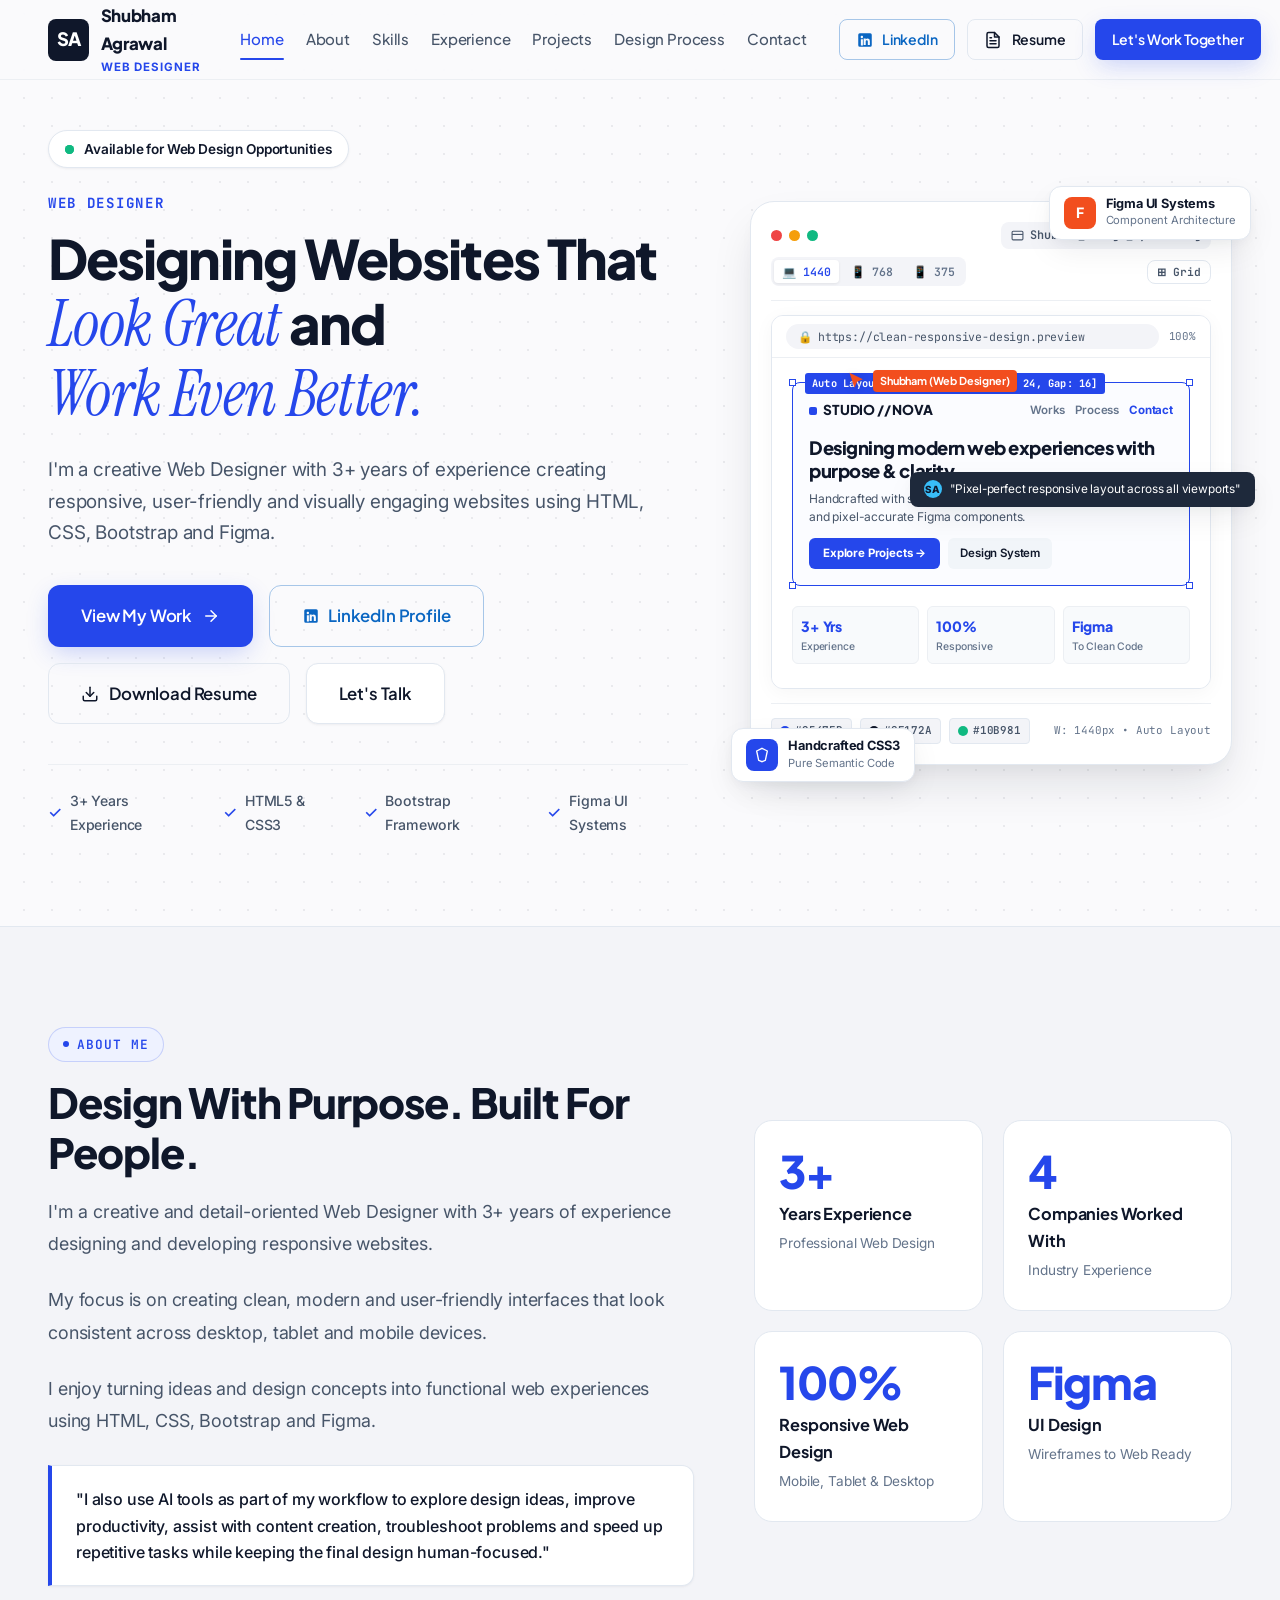
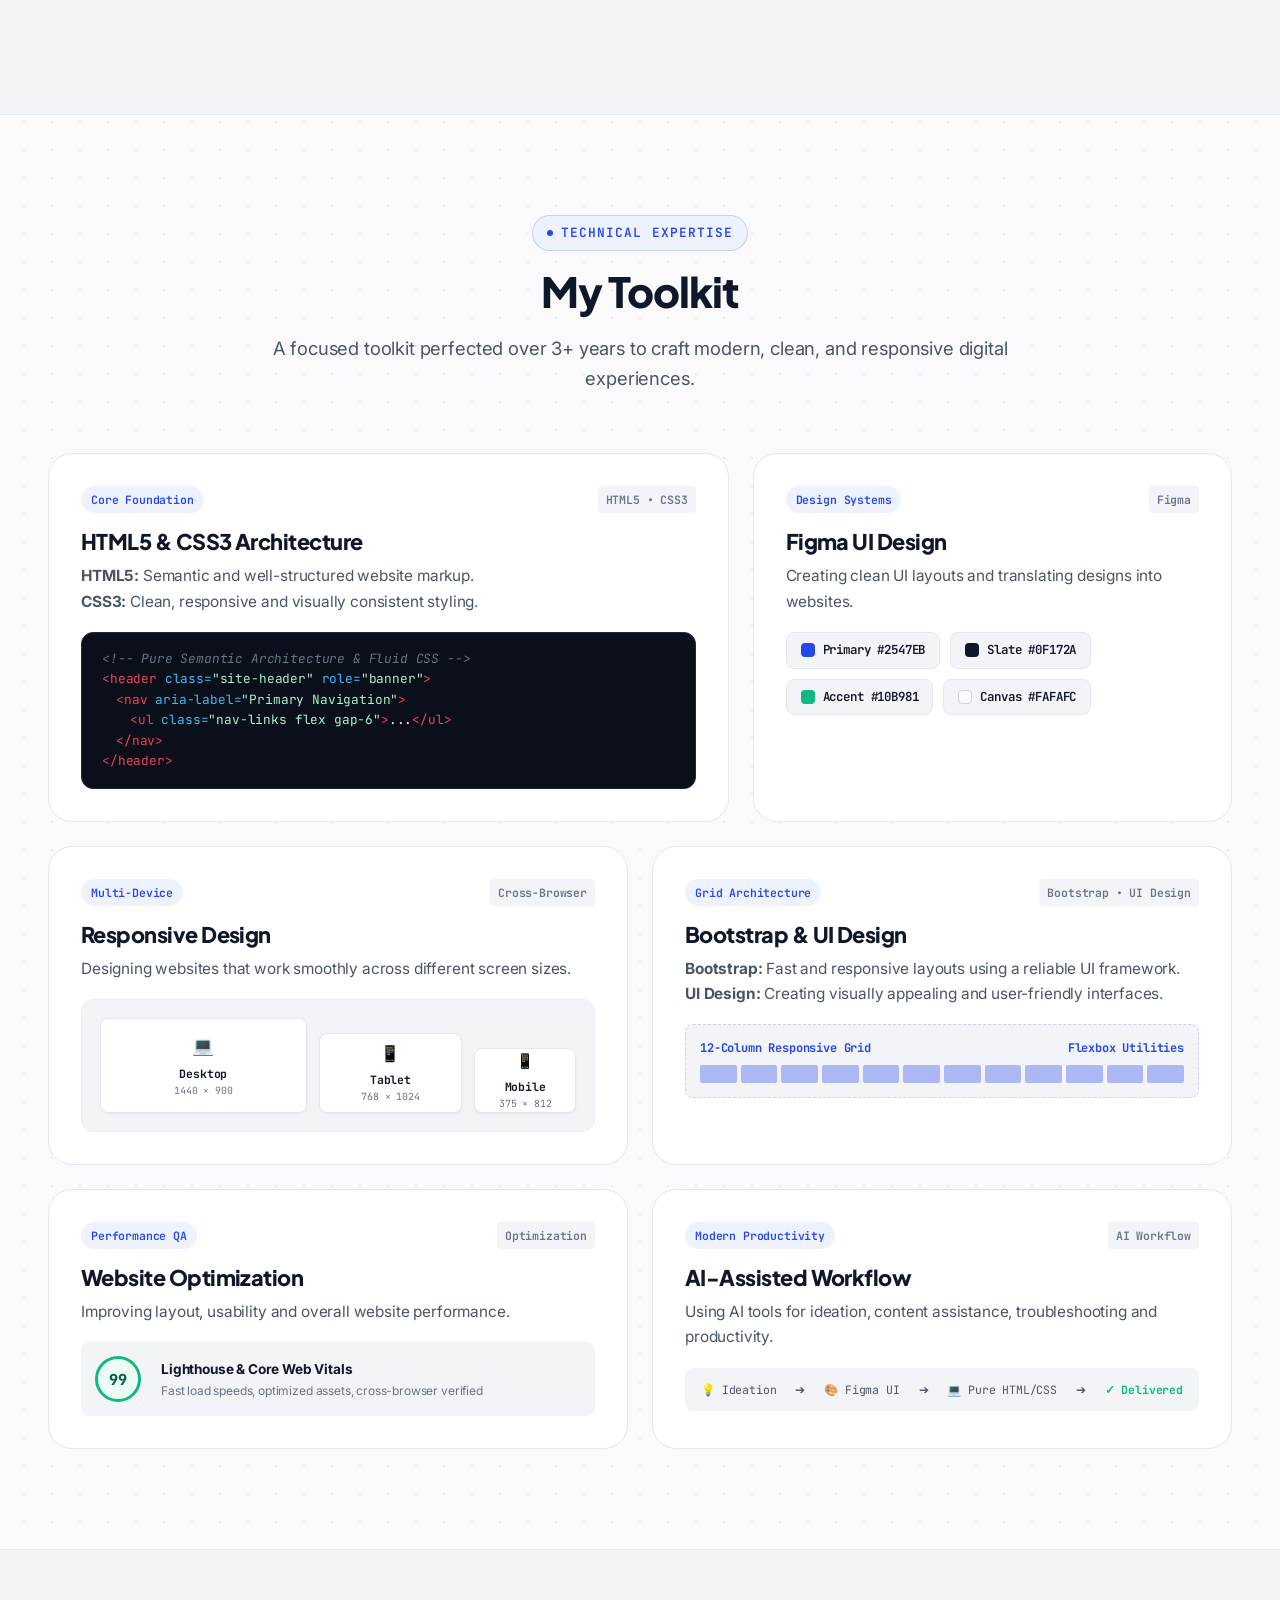
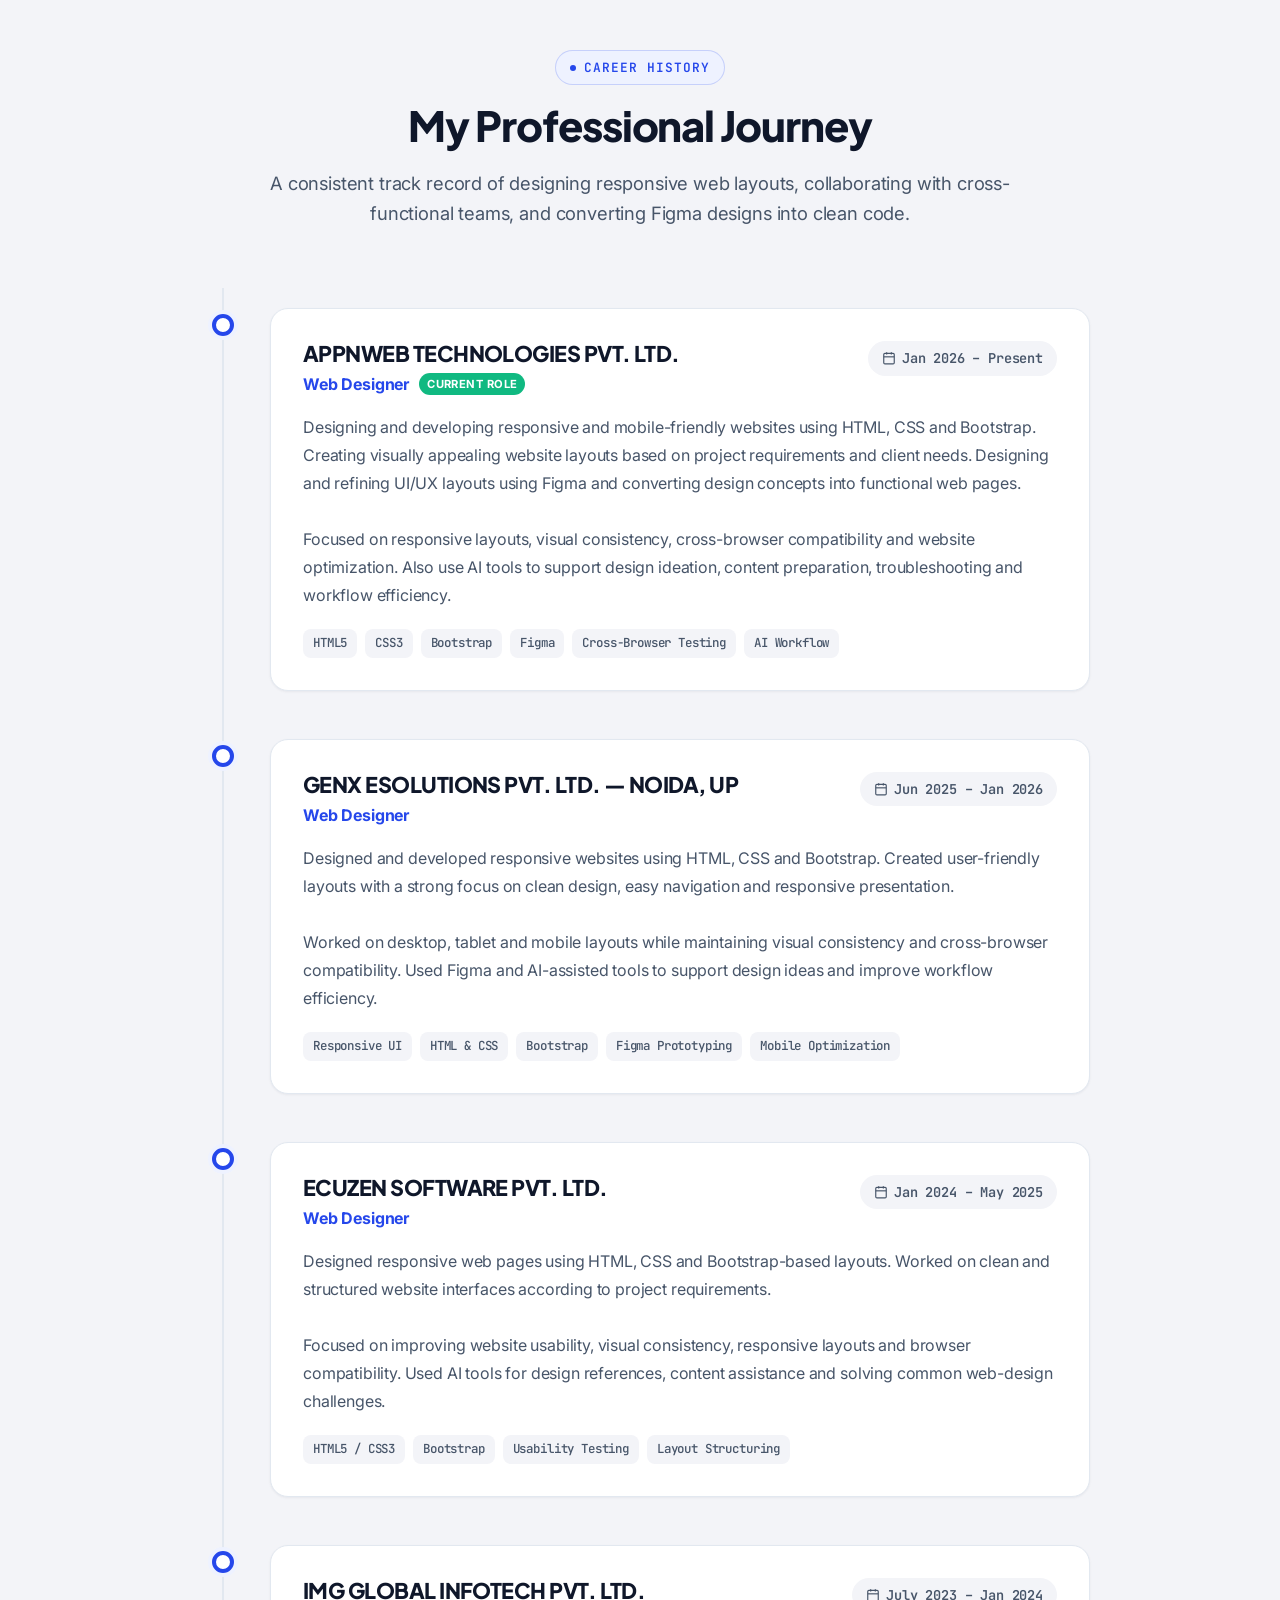
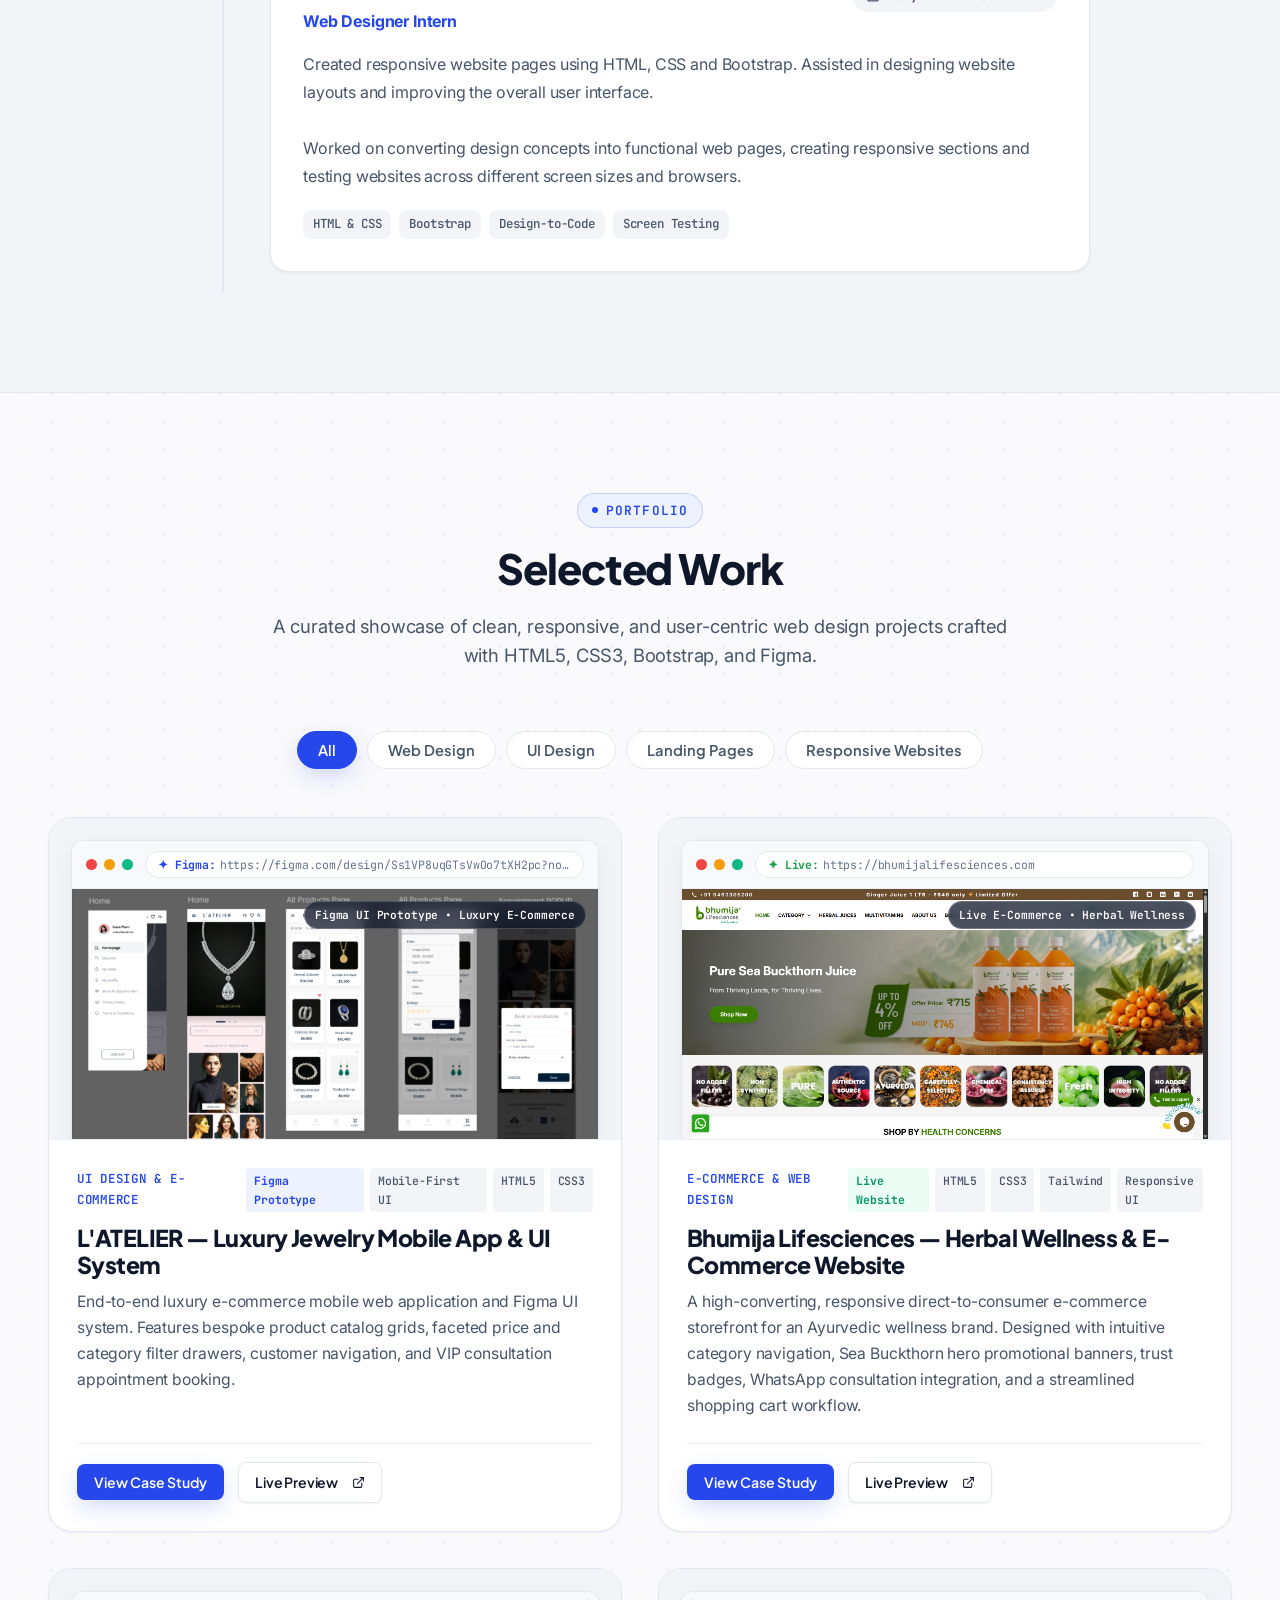
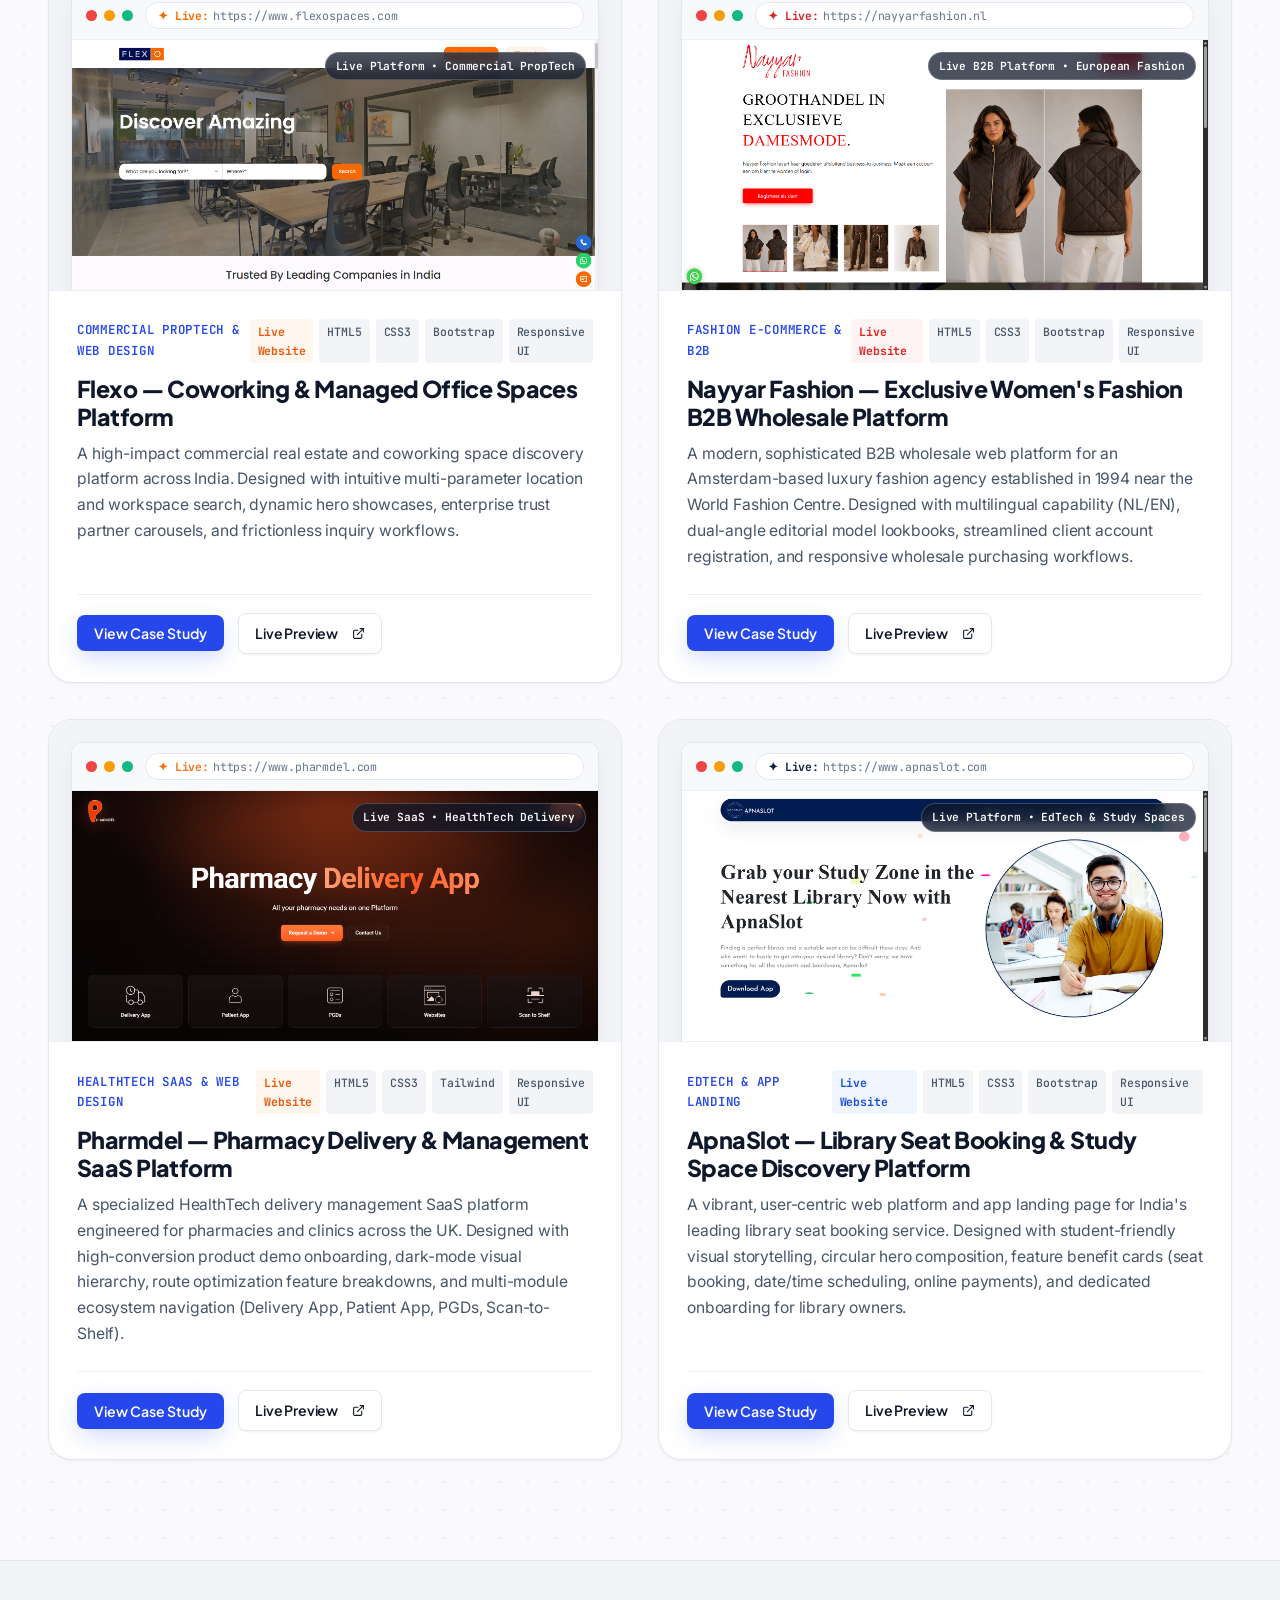
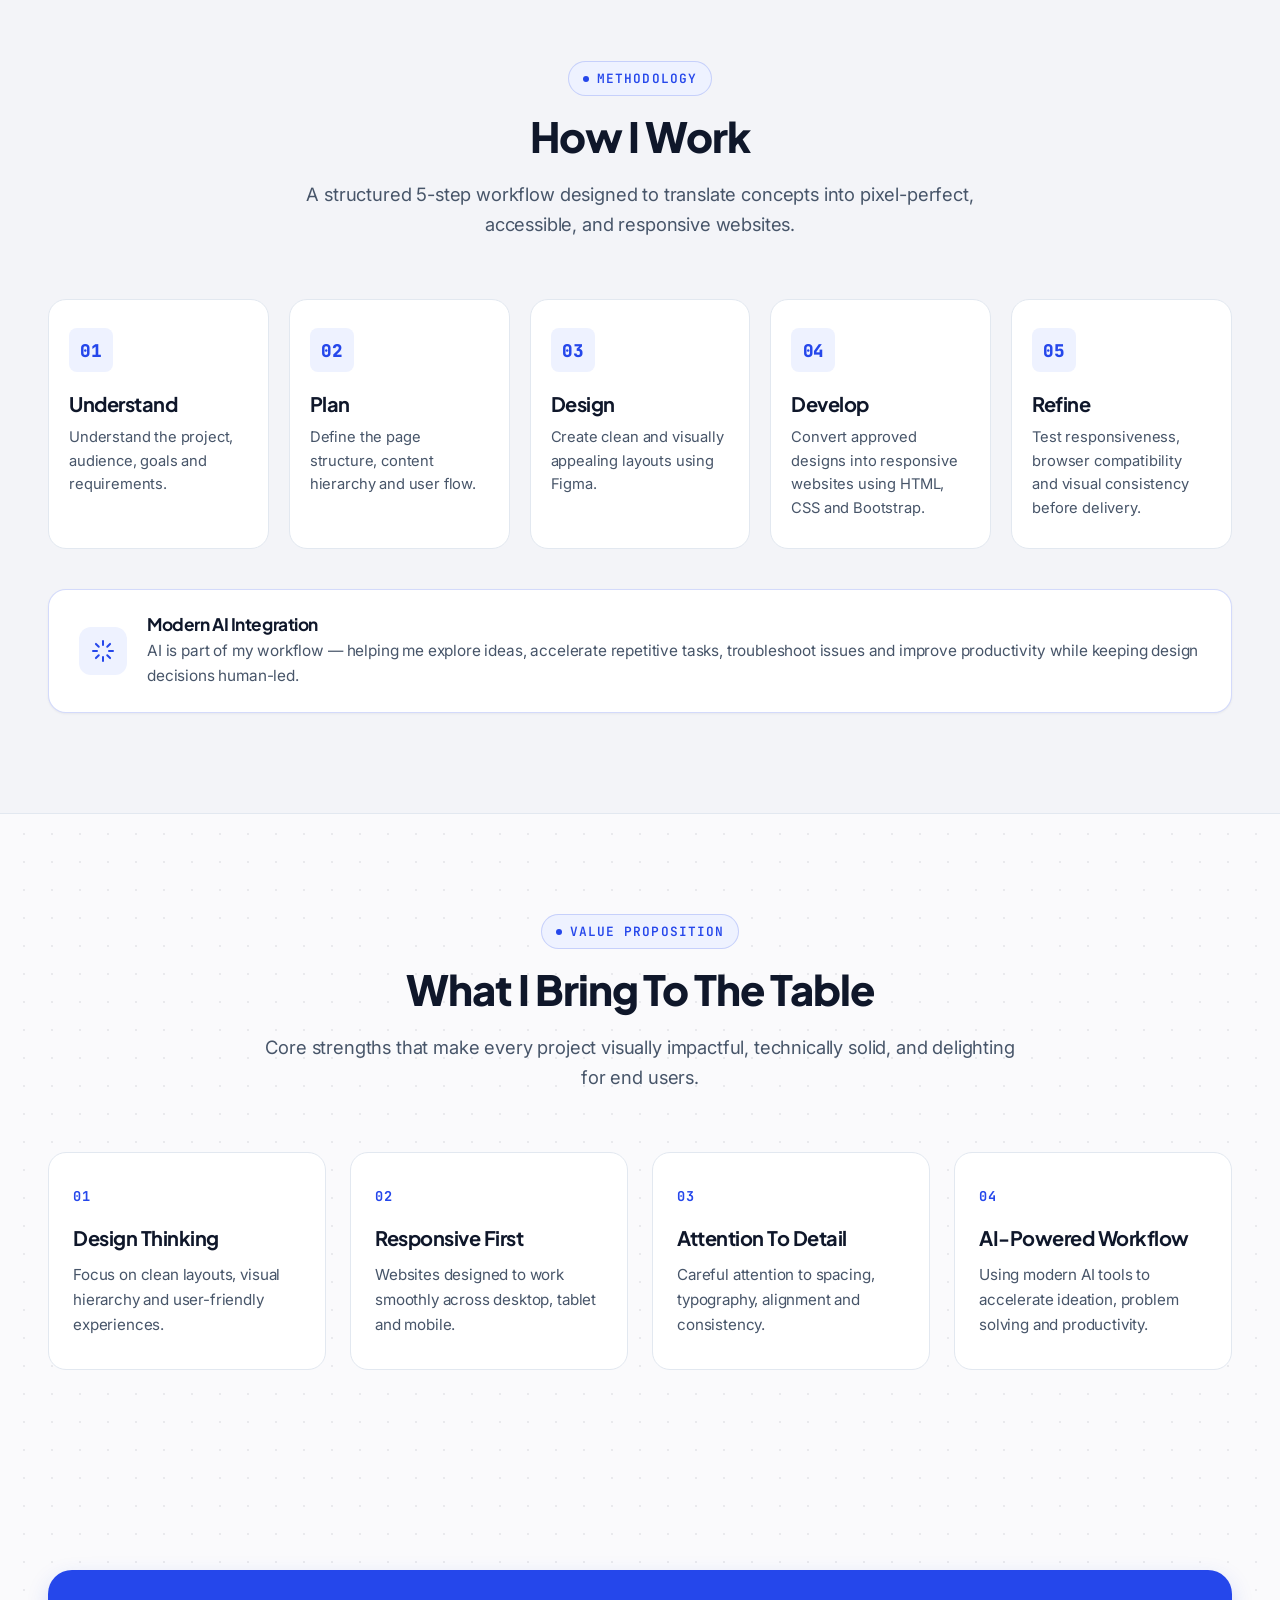
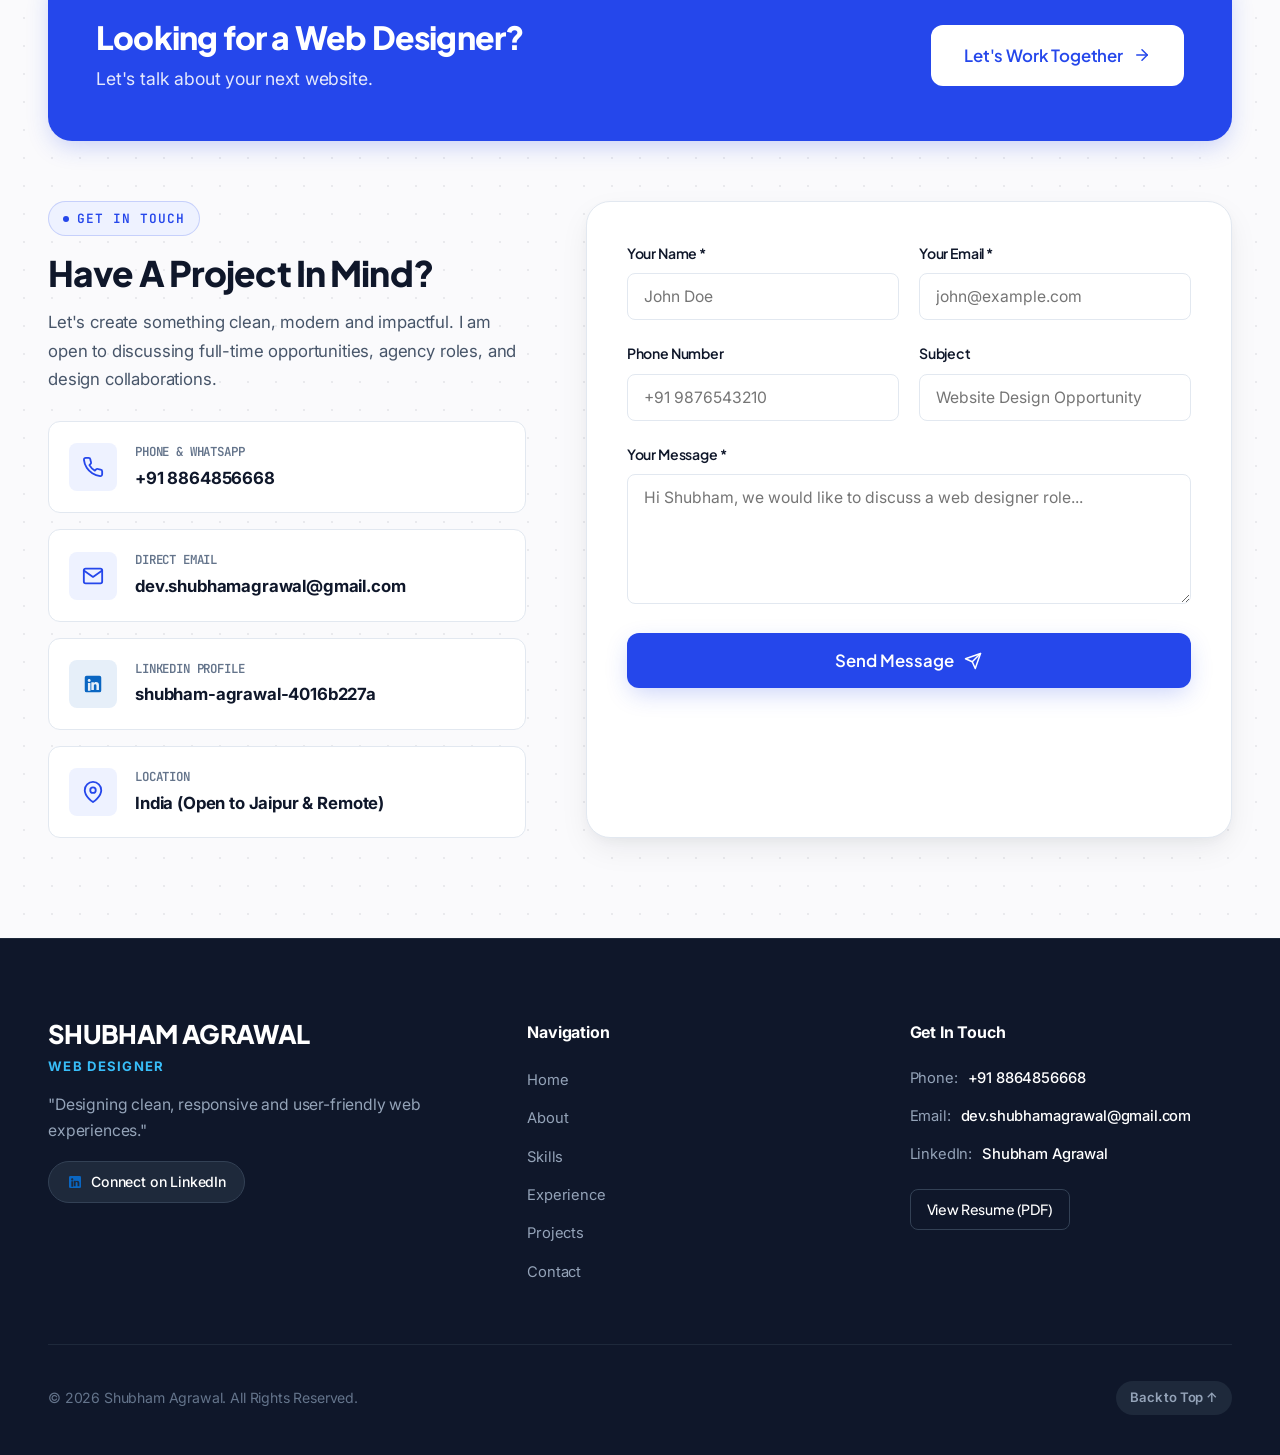
==== index.html @ fbd7af4f "jd" ====
<!DOCTYPE html>
<html lang="en">

<head>
  <meta charset="UTF-8">
  <meta name="viewport" content="width=device-width, initial-scale=1.0">

  <!-- Primary SEO Meta Tags -->
  <title>Shubham Agrawal | Web Designer</title>
  <meta name="title" content="Shubham Agrawal | Web Designer">
  <meta name="description"
    content="Shubham Agrawal is a Web Designer with 3+ years of experience creating responsive and user-friendly websites using HTML, CSS, Bootstrap and Figma.">
  <meta name="author" content="Shubham Agrawal">
  <meta name="robots" content="index, follow">

  <!-- Open Graph / Facebook -->
  <meta property="og:type" content="website">
  <meta property="og:url" content="https://shubhamagrawal.design/">
  <meta property="og:title" content="Shubham Agrawal | Web Designer">
  <meta property="og:description"
    content="Shubham Agrawal is a Web Designer with 3+ years of experience creating responsive and user-friendly websites using HTML, CSS, Bootstrap and Figma.">

  <!-- Favicon Icon SVG -->
  <link rel="icon" type="image/svg+xml"
    href="data:image/svg+xml,<svg xmlns='http://www.w3.org/2000/svg' viewBox='0 0 100 100'><rect width='100' height='100' rx='24' fill='%232547EB'/><text x='50%' y='55%' dominant-baseline='middle' text-anchor='middle' fill='%23FFFFFF' font-family='sans-serif' font-weight='800' font-size='42'>SA</text></svg>">

  <!-- Core Stylesheets -->
  <link rel="stylesheet" href="assets/css/style.css">
  <link rel="stylesheet" href="assets/css/responsive.css">

  <!-- Schema.org JSON-LD structured data -->
  <script type="application/ld+json">
  {
    "@context": "https://schema.org",
    "@type": "Person",
    "name": "Shubham Agrawal",
    "jobTitle": "Web Designer",
    "telephone": "+91 8864856668",
    "email": "dev.shubhamagrawal@gmail.com",
    "sameAs": [
      "https://www.linkedin.com/in/shubham-agrawal-4016b227a"
    ],
    "description": "Creative Web Designer with 3+ years of experience creating responsive, user-friendly and visually engaging websites using HTML, CSS, Bootstrap and Figma.",
    "knowsAbout": ["HTML5", "CSS3", "Bootstrap", "Figma", "Responsive Web Design", "UI Design", "Website Optimization", "Cross-Browser Compatibility", "AI-assisted design workflow"]
  }
  </script>
</head>

<body>

  <!-- ==========================================================================
       STICKY NAVIGATION BAR
       ========================================================================== -->
  <header class="site-header" id="siteHeader">
    <div class="container nav-container">
      <!-- Monogram Brand Logo -->
      <a href="#home" class="brand-logo" id="brandLogo" aria-label="Shubham Agrawal Web Designer">
        <div class="brand-symbol">SA</div>
        <div class="brand-text">
          <span class="brand-name">Shubham Agrawal</span>
          <span class="brand-role">Web Designer</span>
        </div>
      </a>

      <!-- Desktop & Drawer Navigation Links -->
      <div class="nav-links-wrapper" id="navLinksWrapper">
        <nav class="nav-links" aria-label="Main Navigation">
          <a href="#home" class="nav-link active">Home</a>
          <a href="#about" class="nav-link">About</a>
          <a href="#skills" class="nav-link">Skills</a>
          <a href="#experience" class="nav-link">Experience</a>
          <a href="#projects" class="nav-link">Projects</a>
          <a href="#process" class="nav-link">Design Process</a>
          <a href="#contact" class="nav-link">Contact</a>
        </nav>

        <div class="nav-actions">
          <a href="https://www.linkedin.com/in/shubham-agrawal-4016b227a" target="_blank" rel="noopener noreferrer"
            class="btn btn-outline btn-sm btn-linkedin" id="navLinkedInBtn" aria-label="LinkedIn Profile"
            title="Connect with Shubham on LinkedIn">
            <svg class="btn-icon" viewBox="0 0 24 24" fill="currentColor">
              <path
                d="M19 3a2 2 0 0 1 2 2v14a2 2 0 0 1-2 2H5a2 2 0 0 1-2-2V5a2 2 0 0 1 2-2h14m-.5 15.5v-5.3a3.26 3.26 0 0 0-3.26-3.26c-.85 0-1.84.52-2.28 1.3v-1.11h-2.79v8.37h2.79v-4.93c0-.77.62-1.4 1.39-1.4a1.4 1.4 0 0 1 1.4 1.4v4.93h2.75M6.46 10.9v8.37H9.2V10.9H6.46M7.83 6.45c-.9 0-1.63.73-1.63 1.63s.73 1.63 1.63 1.63 1.63-.73 1.63-1.63-.73-1.63-1.63-1.63z">
              </path>
            </svg>
            LinkedIn
          </a>
          <a href="resume.html" target="_blank" class="btn btn-outline btn-sm btn-resume" id="navResumeBtn">
            <svg class="btn-icon" viewBox="0 0 24 24" fill="none" stroke="currentColor" stroke-width="2"
              stroke-linecap="round" stroke-linejoin="round">
              <path d="M14 2H6a2 2 0 0 0-2 2v16a2 2 0 0 0 2 2h12a2 2 0 0 0 2-2V8z"></path>
              <polyline points="14 2 14 8 20 8"></polyline>
              <line x1="16" y1="13" x2="8" y2="13"></line>
              <line x1="16" y1="17" x2="8" y2="17"></line>
              <polyline points="10 9 9 9 8 9"></polyline>
            </svg>
            Resume
          </a>
          <a href="#contact" class="btn btn-primary btn-sm" id="navCtaBtn">
            Let's Work Together
          </a>
        </div>
      </div>

      <!-- Mobile Hamburger Toggle -->
      <button class="mobile-toggle" id="mobileToggle" aria-label="Toggle navigation menu" aria-expanded="false">
        <span class="hamburger-line"></span>
        <span class="hamburger-line"></span>
        <span class="hamburger-line"></span>
      </button>
    </div>
  </header>

  <!-- Mobile Drawer Backdrop Overlay -->
  <div class="nav-backdrop" id="navBackdrop"></div>

  <main>
    <!-- ==========================================================================
         HERO SECTION
         ========================================================================== -->
    <section class="section-wrapper hero-section" id="home">
      <div class="container">
        <div class="hero-grid">
          <!-- Left Content Column -->
          <div class="hero-content">
            <!-- Availability Badge -->
            <div class="hero-availability">
              <span class="pulse-indicator">
                <span class="dot"></span>
                <span class="pulse"></span>
              </span>
              <span>Available for Web Design Opportunities</span>
            </div>

            <!-- Small Role Label -->
            <div class="hero-role-label">WEB DESIGNER</div>

            <!-- Main Heading -->
            <h1 class="hero-title">
              Designing Websites That <span class="editorial-italic">Look Great</span> and <span
                class="editorial-italic">Work Even Better.</span>
            </h1>

            <!-- Supporting Text -->
            <p class="hero-description">
              I'm a creative Web Designer with 3+ years of experience creating responsive, user-friendly and visually
              engaging websites using HTML, CSS, Bootstrap and Figma.
            </p>

            <!-- CTA Buttons -->
            <div class="hero-cta-group">
              <a href="#projects" class="btn btn-primary btn-lg" id="heroViewWorkBtn">
                View My Work
                <svg class="btn-icon" viewBox="0 0 24 24" fill="none" stroke="currentColor" stroke-width="2"
                  stroke-linecap="round" stroke-linejoin="round">
                  <line x1="5" y1="12" x2="19" y2="12"></line>
                  <polyline points="12 5 19 12 12 19"></polyline>
                </svg>
              </a>
              <a href="https://www.linkedin.com/in/shubham-agrawal-4016b227a" target="_blank" rel="noopener noreferrer"
                class="btn btn-outline btn-lg btn-linkedin" id="heroLinkedInBtn" title="Connect on LinkedIn">
                <svg class="btn-icon" viewBox="0 0 24 24" fill="currentColor">
                  <path
                    d="M19 3a2 2 0 0 1 2 2v14a2 2 0 0 1-2 2H5a2 2 0 0 1-2-2V5a2 2 0 0 1 2-2h14m-.5 15.5v-5.3a3.26 3.26 0 0 0-3.26-3.26c-.85 0-1.84.52-2.28 1.3v-1.11h-2.79v8.37h2.79v-4.93c0-.77.62-1.4 1.39-1.4a1.4 1.4 0 0 1 1.4 1.4v4.93h2.75M6.46 10.9v8.37H9.2V10.9H6.46M7.83 6.45c-.9 0-1.63.73-1.63 1.63s.73 1.63 1.63 1.63 1.63-.73 1.63-1.63-.73-1.63-1.63-1.63z">
                  </path>
                </svg>
                LinkedIn Profile
              </a>
              <a href="resume.html" target="_blank" class="btn btn-outline btn-lg btn-resume" id="heroResumeBtn">
                <svg class="btn-icon" viewBox="0 0 24 24" fill="none" stroke="currentColor" stroke-width="2"
                  stroke-linecap="round" stroke-linejoin="round">
                  <path d="M21 15v4a2 2 0 0 1-2 2H5a2 2 0 0 1-2-2v-4"></path>
                  <polyline points="7 10 12 15 17 10"></polyline>
                  <line x1="12" y1="15" x2="12" y2="3"></line>
                </svg>
                Download Resume
              </a>
              <a href="#contact" class="btn btn-secondary btn-lg" id="heroLetsTalkBtn">
                Let's Talk
              </a>
            </div>

            <!-- Trust Bar -->
            <div class="hero-trust-bar">
              <div class="trust-item">
                <span class="trust-icon">✓</span>
                <span>3+ Years Experience</span>
              </div>
              <div class="trust-item">
                <span class="trust-icon">✓</span>
                <span>HTML5 &amp; CSS3</span>
              </div>
              <div class="trust-item">
                <span class="trust-icon">✓</span>
                <span>Bootstrap Framework</span>
              </div>
              <div class="trust-item">
                <span class="trust-icon">✓</span>
                <span>Figma UI Systems</span>
              </div>
            </div>
          </div>

          <!-- Right Creative Visual Representation (Interactive Figma Studio Workbench) -->
          <div class="hero-visual-wrapper">
            <div class="designer-canvas-stage">
              <!-- Figma Canvas Toolbar Header -->
              <div class="canvas-header">
                <div class="window-dots">
                  <span class="window-dot red"></span>
                  <span class="window-dot yellow"></span>
                  <span class="window-dot green"></span>
                </div>
                <div class="canvas-file-badge">
                  <svg width="13" height="13" viewBox="0 0 24 24" fill="none" stroke="currentColor" stroke-width="2">
                    <path d="M4 4h16c1.1 0 2 .9 2 2v12c0 1.1-.9 2-2 2H4c-1.1 0-2-.9-2-2V6c0-1.1.9-2 2-2z"></path>
                    <line x1="2" y1="10" x2="22" y2="10"></line>
                  </svg>
                  <span>Shubham_Design_System.fig</span>
                </div>
                <div class="canvas-device-controls">
                  <button class="canvas-device-btn active" data-viewport="desktop" title="Preview Desktop Viewport">💻
                    1440</button>
                  <button class="canvas-device-btn" data-viewport="tablet" title="Preview Tablet Viewport">📱
                    768</button>
                  <button class="canvas-device-btn" data-viewport="mobile" title="Preview Mobile Viewport">📱
                    375</button>
                </div>
                <button class="canvas-grid-toggle" id="canvasGridToggle" title="Toggle 12-Column Layout Grid">⊞
                  Grid</button>
              </div>

              <!-- Figma Artboard Viewport Frame -->
              <div class="artboard-viewport" id="heroArtboard">
                <!-- 12-Column Pink Layout Grid Overlay -->
                <div class="figma-grid-overlay" id="figmaGridOverlay">
                  <div class="grid-col-stripe"></div>
                  <div class="grid-col-stripe"></div>
                  <div class="grid-col-stripe"></div>
                  <div class="grid-col-stripe"></div>
                  <div class="grid-col-stripe"></div>
                  <div class="grid-col-stripe"></div>
                  <div class="grid-col-stripe"></div>
                  <div class="grid-col-stripe"></div>
                  <div class="grid-col-stripe"></div>
                  <div class="grid-col-stripe"></div>
                  <div class="grid-col-stripe"></div>
                  <div class="grid-col-stripe"></div>
                </div>

                <!-- Browser Chrome Bar -->
                <div class="artboard-browser-bar">
                  <div class="artboard-url-pill">
                    <span style="color:#10B981;">🔒</span>
                    <span>https://clean-responsive-design.preview</span>
                  </div>
                  <span style="font-size:0.68rem; font-family:var(--font-mono); color:var(--text-muted);">100%</span>
                </div>

                <!-- Realistic Web Design Layout inside Artboard -->
                <div class="artboard-content">
                  <div class="figma-selection-box">
                    <span class="figma-frame-tag">Auto Layout: Hero_Container [Pad: 24, Gap: 16]</span>
                    <span class="figma-selection-handle handle-tl"></span>
                    <span class="figma-selection-handle handle-tr"></span>
                    <span class="figma-selection-handle handle-bl"></span>
                    <span class="figma-selection-handle handle-br"></span>

                    <div class="artboard-site-nav">
                      <span class="artboard-brand-name">
                        <span
                          style="display:inline-block; width:8px; height:8px; background:#2547EB; border-radius:2px;"></span>
                        STUDIO // NOVA
                      </span>
                      <div class="artboard-nav-links">
                        <span>Works</span>
                        <span>Process</span>
                        <span style="color:#2547EB; font-weight:700;">Contact</span>
                      </div>
                    </div>

                    <h4 class="artboard-hero-title">Designing modern web experiences with purpose &amp; clarity.</h4>
                    <p class="artboard-hero-p">Handcrafted with semantic HTML5, clean CSS3, Bootstrap grid, and
                      pixel-accurate Figma components.</p>

                    <div class="artboard-cta-row">
                      <span class="artboard-btn-primary">Explore Projects →</span>
                      <span class="artboard-btn-secondary">Design System</span>
                    </div>
                  </div>

                  <div class="artboard-features-row">
                    <div class="artboard-feature-mini">
                      <div class="feature-mini-val">3+ Yrs</div>
                      <div class="feature-mini-lbl">Experience</div>
                    </div>
                    <div class="artboard-feature-mini">
                      <div class="feature-mini-val">100%</div>
                      <div class="feature-mini-lbl">Responsive</div>
                    </div>
                    <div class="artboard-feature-mini">
                      <div class="feature-mini-val">Figma</div>
                      <div class="feature-mini-lbl">To Clean Code</div>
                    </div>
                  </div>
                </div>
              </div>

              <!-- Color Palette Swatches on Canvas -->
              <div class="canvas-swatches-bar">
                <div class="swatches-cluster">
                  <span class="swatch-chip" data-copy="#2547EB" title="Click to copy HEX">
                    <span class="color-preview-circle" style="background:#2547EB;"></span>
                    #2547EB
                  </span>
                  <span class="swatch-chip" data-copy="#0F172A" title="Click to copy HEX">
                    <span class="color-preview-circle" style="background:#0F172A;"></span>
                    #0F172A
                  </span>
                  <span class="swatch-chip" data-copy="#10B981" title="Click to copy HEX">
                    <span class="color-preview-circle" style="background:#10B981;"></span>
                    #10B981
                  </span>
                </div>
                <span class="canvas-specs-pill">W: 1440px • Auto Layout</span>
              </div>

              <!-- Floating Badges -->
              <div class="floating-badge badge-top-right">
                <div class="badge-icon-box figma-brand">F</div>
                <div>
                  <div class="badge-info-title">Figma UI Systems</div>
                  <div class="badge-info-desc">Component Architecture</div>
                </div>
              </div>

              <div class="floating-badge badge-bottom-left">
                <div class="badge-icon-box css-brand">
                  <svg width="16" height="16" viewBox="0 0 24 24" fill="none" stroke="currentColor" stroke-width="2">
                    <path d="M12 2l8 4-3 14-5 2-5-2-3-14 8-4z"></path>
                  </svg>
                </div>
                <div>
                  <div class="badge-info-title">Handcrafted CSS3</div>
                  <div class="badge-info-desc">Pure Semantic Code</div>
                </div>
              </div>

              <!-- Figma Review Comment Bubble -->
              <div class="figma-comment-bubble">
                <span class="comment-avatar">SA</span>
                <span>"Pixel-perfect responsive layout across all viewports"</span>
              </div>

              <!-- Figma Designer Cursor -->
              <div class="figma-cursor">
                <svg viewBox="0 0 24 24" fill="#F24E1E">
                  <path d="M3 2l6 18 3-7 7-3L3 2z" />
                </svg>
                <div class="figma-cursor-tag">Shubham (Web Designer)</div>
              </div>
            </div>
          </div>
        </div>
      </div>
    </section>

    <!-- ==========================================================================
         ABOUT SECTION
         ========================================================================== -->
    <section class="section-wrapper bg-alt" id="about">
      <div class="container">
        <div class="about-grid">
          <!-- Left Text Narrative -->
          <div>
            <div class="badge-tag">
              <span class="badge-dot"></span>
              About Me
            </div>
            <h2 class="section-title">Design With Purpose. Built For People.</h2>

            <p class="about-text">
              I'm a creative and detail-oriented Web Designer with 3+ years of experience designing and developing
              responsive websites.
            </p>
            <p class="about-text">
              My focus is on creating clean, modern and user-friendly interfaces that look consistent across desktop,
              tablet and mobile devices.
            </p>
            <p class="about-text">
              I enjoy turning ideas and design concepts into functional web experiences using HTML, CSS, Bootstrap and
              Figma.
            </p>

            <!-- AI Workflow Emphasis Box -->
            <div class="about-highlight-box">
              <p>
                "I also use AI tools as part of my workflow to explore design ideas, improve productivity, assist with
                content creation, troubleshoot problems and speed up repetitive tasks while keeping the final design
                human-focused."
              </p>
            </div>
          </div>

          <!-- Right Statistics Grid -->
          <div class="stats-grid">
            <div class="stat-card">
              <div class="stat-number">3+</div>
              <div class="stat-label">Years Experience</div>
              <div class="stat-sublabel">Professional Web Design</div>
            </div>

            <div class="stat-card">
              <div class="stat-number">4</div>
              <div class="stat-label">Companies Worked With</div>
              <div class="stat-sublabel">Industry Experience</div>
            </div>

            <div class="stat-card">
              <div class="stat-number">100%</div>
              <div class="stat-label">Responsive Web Design</div>
              <div class="stat-sublabel">Mobile, Tablet &amp; Desktop</div>
            </div>

            <div class="stat-card">
              <div class="stat-number">Figma</div>
              <div class="stat-label">UI Design</div>
              <div class="stat-sublabel">Wireframes to Web Ready</div>
            </div>
          </div>
        </div>
      </div>
    </section>

    <!-- ==========================================================================
         SKILLS SECTION ("MY TOOLKIT")
         ========================================================================== -->
    <section class="section-wrapper" id="skills">
      <div class="container">
        <div class="section-header">
          <div class="badge-tag">
            <span class="badge-dot"></span>
            Technical Expertise
          </div>
          <h2 class="section-title">My Toolkit</h2>
          <p class="section-subtitle">
            A focused toolkit perfected over 3+ years to craft modern, clean, and responsive digital experiences.
          </p>
        </div>

        <!-- Editorial Designer Bento Grid Toolkit -->
        <div class="skills-bento-grid">

          <!-- Bento 1: HTML5 & CSS3 (Span 7) - Code Craftsmanship -->
          <div class="bento-card bento-span-7">
            <div class="bento-header">
              <span class="bento-badge">Core Foundation</span>
              <span class="skill-tag">HTML5 • CSS3</span>
            </div>
            <h3 class="bento-title">HTML5 &amp; CSS3 Architecture</h3>
            <p class="bento-desc">
              <strong>HTML5:</strong> Semantic and well-structured website markup. <br>
              <strong>CSS3:</strong> Clean, responsive and visually consistent styling.
            </p>
            <!-- Syntax-Highlighted Semantic Code Window -->
            <div class="code-window">
              <div><span class="code-token-comment">&lt;!-- Pure Semantic Architecture &amp; Fluid CSS --&gt;</span>
              </div>
              <div><span class="code-token-tag">&lt;header</span> <span class="code-token-attr">class=</span><span
                  class="code-token-val">"site-header"</span> <span class="code-token-attr">role=</span><span
                  class="code-token-val">"banner"</span><span class="code-token-tag">&gt;</span></div>
              <div style="padding-left: 14px;"><span class="code-token-tag">&lt;nav</span> <span
                  class="code-token-attr">aria-label=</span><span class="code-token-val">"Primary
                  Navigation"</span><span class="code-token-tag">&gt;</span></div>
              <div style="padding-left: 28px;"><span class="code-token-tag">&lt;ul</span> <span
                  class="code-token-attr">class=</span><span class="code-token-val">"nav-links flex gap-6"</span><span
                  class="code-token-tag">&gt;</span>...<span class="code-token-tag">&lt;/ul&gt;</span></div>
              <div style="padding-left: 14px;"><span class="code-token-tag">&lt;/nav&gt;</span></div>
              <div><span class="code-token-tag">&lt;/header&gt;</span></div>
            </div>
          </div>

          <!-- Bento 2: Figma UI Systems (Span 5) - Design Tokens -->
          <div class="bento-card bento-span-5">
            <div class="bento-header">
              <span class="bento-badge">Design Systems</span>
              <span class="skill-tag">Figma</span>
            </div>
            <h3 class="bento-title">Figma UI Design</h3>
            <p class="bento-desc">
              Creating clean UI layouts and translating designs into websites.
            </p>
            <!-- Interactive Design Token Swatches -->
            <div class="design-token-chips">
              <span class="token-chip" data-copy="#2547EB" title="Click to copy HEX">
                <span class="token-color-dot" style="background:#2547EB;"></span>
                Primary #2547EB
              </span>
              <span class="token-chip" data-copy="#0F172A" title="Click to copy HEX">
                <span class="token-color-dot" style="background:#0F172A;"></span>
                Slate #0F172A
              </span>
              <span class="token-chip" data-copy="#10B981" title="Click to copy HEX">
                <span class="token-color-dot" style="background:#10B981;"></span>
                Accent #10B981
              </span>
              <span class="token-chip" data-copy="#FAFAFC" title="Click to copy HEX">
                <span class="token-color-dot" style="background:#FAFAFC; border:1px solid #CBD5E1;"></span>
                Canvas #FAFAFC
              </span>
            </div>
          </div>

          <!-- Bento 3: Responsive Design First (Span 6) -->
          <div class="bento-card bento-span-6">
            <div class="bento-header">
              <span class="bento-badge">Multi-Device</span>
              <span class="skill-tag">Cross-Browser</span>
            </div>
            <h3 class="bento-title">Responsive Design</h3>
            <p class="bento-desc">
              Designing websites that work smoothly across different screen sizes.
            </p>
            <!-- Fluid Viewport Preview -->
            <div class="responsive-fluid-viewport">
              <div class="viewport-device-card desktop">
                <span style="font-size:1.1rem;">💻</span>
                <span class="viewport-device-label">Desktop</span>
                <span class="viewport-device-res">1440 × 900</span>
              </div>
              <div class="viewport-device-card tablet">
                <span style="font-size:1rem;">📱</span>
                <span class="viewport-device-label">Tablet</span>
                <span class="viewport-device-res">768 × 1024</span>
              </div>
              <div class="viewport-device-card mobile">
                <span style="font-size:0.9rem;">📱</span>
                <span class="viewport-device-label">Mobile</span>
                <span class="viewport-device-res">375 × 812</span>
              </div>
            </div>
          </div>

          <!-- Bento 4: Bootstrap Framework & UI Design (Span 6) -->
          <div class="bento-card bento-span-6">
            <div class="bento-header">
              <span class="bento-badge">Grid Architecture</span>
              <span class="skill-tag">Bootstrap • UI Design</span>
            </div>
            <h3 class="bento-title">Bootstrap &amp; UI Design</h3>
            <p class="bento-desc">
              <strong>Bootstrap:</strong> Fast and responsive layouts using a reliable UI framework. <br>
              <strong>UI Design:</strong> Creating visually appealing and user-friendly interfaces.
            </p>
            <div
              style="margin-top:18px; padding:14px; background:var(--bg-secondary); border-radius:var(--radius-sm); border:1px dashed var(--accent-border);">
              <div
                style="display:flex; justify-content:space-between; font-family:var(--font-mono); font-size:0.75rem; color:var(--accent); font-weight:700; margin-bottom:6px;">
                <span>12-Column Responsive Grid</span>
                <span>Flexbox Utilities</span>
              </div>
              <div style="display:grid; grid-template-columns:repeat(12, 1fr); gap:4px; height:18px;">
                <div style="background:var(--accent); opacity:0.35; border-radius:2px;"></div>
                <div style="background:var(--accent); opacity:0.35; border-radius:2px;"></div>
                <div style="background:var(--accent); opacity:0.35; border-radius:2px;"></div>
                <div style="background:var(--accent); opacity:0.35; border-radius:2px;"></div>
                <div style="background:var(--accent); opacity:0.35; border-radius:2px;"></div>
                <div style="background:var(--accent); opacity:0.35; border-radius:2px;"></div>
                <div style="background:var(--accent); opacity:0.35; border-radius:2px;"></div>
                <div style="background:var(--accent); opacity:0.35; border-radius:2px;"></div>
                <div style="background:var(--accent); opacity:0.35; border-radius:2px;"></div>
                <div style="background:var(--accent); opacity:0.35; border-radius:2px;"></div>
                <div style="background:var(--accent); opacity:0.35; border-radius:2px;"></div>
                <div style="background:var(--accent); opacity:0.35; border-radius:2px;"></div>
              </div>
            </div>
          </div>

          <!-- Bento 5: Website Optimization (Span 6) -->
          <div class="bento-card bento-span-6">
            <div class="bento-header">
              <span class="bento-badge">Performance QA</span>
              <span class="skill-tag">Optimization</span>
            </div>
            <h3 class="bento-title">Website Optimization</h3>
            <p class="bento-desc">
              Improving layout, usability and overall website performance.
            </p>
            <div
              style="display:flex; align-items:center; gap:20px; margin-top:18px; padding:14px; background:var(--bg-secondary); border-radius:var(--radius-sm);">
              <div
                style="width:46px; height:46px; border-radius:50%; background:#ECFDF5; border:3px solid #10B981; display:flex; align-items:center; justify-content:center; font-family:var(--font-mono); font-weight:800; color:#065F46; font-size:0.95rem;">
                99</div>
              <div>
                <div style="font-size:0.85rem; font-weight:700; color:var(--text-primary);">Lighthouse &amp; Core Web
                  Vitals</div>
                <div style="font-size:0.75rem; color:var(--text-muted);">Fast load speeds, optimized assets,
                  cross-browser verified</div>
              </div>
            </div>
          </div>

          <!-- Bento 6: AI-Assisted Workflow (Span 6) -->
          <div class="bento-card bento-span-6">
            <div class="bento-header">
              <span class="bento-badge">Modern Productivity</span>
              <span class="skill-tag">AI Workflow</span>
            </div>
            <h3 class="bento-title">AI-Assisted Workflow</h3>
            <p class="bento-desc">
              Using AI tools for ideation, content assistance, troubleshooting and productivity.
            </p>
            <div
              style="display:flex; align-items:center; justify-content:space-between; margin-top:18px; padding:12px 16px; background:var(--bg-secondary); border-radius:var(--radius-sm); font-family:var(--font-mono); font-size:0.72rem; color:var(--text-secondary);">
              <span>💡 Ideation</span>
              <span>➔</span>
              <span>🎨 Figma UI</span>
              <span>➔</span>
              <span>💻 Pure HTML/CSS</span>
              <span>➔</span>
              <span style="color:#10B981; font-weight:700;">✓ Delivered</span>
            </div>
          </div>

        </div>
      </div>
    </section>

    <!-- ==========================================================================
         EXPERIENCE SECTION (VERTICAL TIMELINE)
         ========================================================================== -->
    <section class="section-wrapper bg-alt" id="experience">
      <div class="container">
        <div class="section-header">
          <div class="badge-tag">
            <span class="badge-dot"></span>
            Career History
          </div>
          <h2 class="section-title">My Professional Journey</h2>
          <p class="section-subtitle">
            A consistent track record of designing responsive web layouts, collaborating with cross-functional teams,
            and converting Figma designs into clean code.
          </p>
        </div>

        <div class="timeline-wrapper">
          <!-- Position 1: APPNWEB -->
          <div class="timeline-item">
            <div class="timeline-dot"></div>
            <article class="timeline-card">
              <div class="timeline-header">
                <div>
                  <h3 class="timeline-company">APPNWEB TECHNOLOGIES PVT. LTD.</h3>
                  <div class="timeline-role-row">
                    <span class="timeline-role">Web Designer</span>
                    <span class="timeline-badge-current">Current Role</span>
                  </div>
                </div>
                <div class="timeline-period">
                  <svg width="14" height="14" viewBox="0 0 24 24" fill="none" stroke="currentColor" stroke-width="2">
                    <rect x="3" y="4" width="18" height="18" rx="2" ry="2"></rect>
                    <line x1="16" y1="2" x2="16" y2="6"></line>
                    <line x1="8" y1="2" x2="8" y2="6"></line>
                    <line x1="3" y1="10" x2="21" y2="10"></line>
                  </svg>
                  <span>Jan 2026 – Present</span>
                </div>
              </div>
              <p class="timeline-description">
                Designing and developing responsive and mobile-friendly websites using HTML, CSS and Bootstrap. Creating
                visually appealing website layouts based on project requirements and client needs. Designing and
                refining UI/UX layouts using Figma and converting design concepts into functional web pages.
                <br><br>
                Focused on responsive layouts, visual consistency, cross-browser compatibility and website optimization.
                Also use AI tools to support design ideation, content preparation, troubleshooting and workflow
                efficiency.
              </p>
              <div class="timeline-tags">
                <span class="timeline-tag">HTML5</span>
                <span class="timeline-tag">CSS3</span>
                <span class="timeline-tag">Bootstrap</span>
                <span class="timeline-tag">Figma</span>
                <span class="timeline-tag">Cross-Browser Testing</span>
                <span class="timeline-tag">AI Workflow</span>
              </div>
            </article>
          </div>

          <!-- Position 2: GENX ESOLUTIONS -->
          <div class="timeline-item">
            <div class="timeline-dot"></div>
            <article class="timeline-card">
              <div class="timeline-header">
                <div>
                  <h3 class="timeline-company">GENX ESOLUTIONS PVT. LTD. — NOIDA, UP</h3>
                  <div class="timeline-role-row">
                    <span class="timeline-role">Web Designer</span>
                  </div>
                </div>
                <div class="timeline-period">
                  <svg width="14" height="14" viewBox="0 0 24 24" fill="none" stroke="currentColor" stroke-width="2">
                    <rect x="3" y="4" width="18" height="18" rx="2" ry="2"></rect>
                    <line x1="16" y1="2" x2="16" y2="6"></line>
                    <line x1="8" y1="2" x2="8" y2="6"></line>
                    <line x1="3" y1="10" x2="21" y2="10"></line>
                  </svg>
                  <span>Jun 2025 – Jan 2026</span>
                </div>
              </div>
              <p class="timeline-description">
                Designed and developed responsive websites using HTML, CSS and Bootstrap. Created user-friendly layouts
                with a strong focus on clean design, easy navigation and responsive presentation.
                <br><br>
                Worked on desktop, tablet and mobile layouts while maintaining visual consistency and cross-browser
                compatibility. Used Figma and AI-assisted tools to support design ideas and improve workflow efficiency.
              </p>
              <div class="timeline-tags">
                <span class="timeline-tag">Responsive UI</span>
                <span class="timeline-tag">HTML &amp; CSS</span>
                <span class="timeline-tag">Bootstrap</span>
                <span class="timeline-tag">Figma Prototyping</span>
                <span class="timeline-tag">Mobile Optimization</span>
              </div>
            </article>
          </div>

          <!-- Position 3: ECUZEN SOFTWARE -->
          <div class="timeline-item">
            <div class="timeline-dot"></div>
            <article class="timeline-card">
              <div class="timeline-header">
                <div>
                  <h3 class="timeline-company">ECUZEN SOFTWARE PVT. LTD.</h3>
                  <div class="timeline-role-row">
                    <span class="timeline-role">Web Designer</span>
                  </div>
                </div>
                <div class="timeline-period">
                  <svg width="14" height="14" viewBox="0 0 24 24" fill="none" stroke="currentColor" stroke-width="2">
                    <rect x="3" y="4" width="18" height="18" rx="2" ry="2"></rect>
                    <line x1="16" y1="2" x2="16" y2="6"></line>
                    <line x1="8" y1="2" x2="8" y2="6"></line>
                    <line x1="3" y1="10" x2="21" y2="10"></line>
                  </svg>
                  <span>Jan 2024 – May 2025</span>
                </div>
              </div>
              <p class="timeline-description">
                Designed responsive web pages using HTML, CSS and Bootstrap-based layouts. Worked on clean and
                structured website interfaces according to project requirements.
                <br><br>
                Focused on improving website usability, visual consistency, responsive layouts and browser
                compatibility. Used AI tools for design references, content assistance and solving common web-design
                challenges.
              </p>
              <div class="timeline-tags">
                <span class="timeline-tag">HTML5 / CSS3</span>
                <span class="timeline-tag">Bootstrap</span>
                <span class="timeline-tag">Usability Testing</span>
                <span class="timeline-tag">Layout Structuring</span>
              </div>
            </article>
          </div>

          <!-- Position 4: IMG GLOBAL INFOTECH -->
          <div class="timeline-item">
            <div class="timeline-dot"></div>
            <article class="timeline-card">
              <div class="timeline-header">
                <div>
                  <h3 class="timeline-company">IMG GLOBAL INFOTECH PVT. LTD.</h3>
                  <div class="timeline-role-row">
                    <span class="timeline-role">Web Designer Intern</span>
                  </div>
                </div>
                <div class="timeline-period">
                  <svg width="14" height="14" viewBox="0 0 24 24" fill="none" stroke="currentColor" stroke-width="2">
                    <rect x="3" y="4" width="18" height="18" rx="2" ry="2"></rect>
                    <line x1="16" y1="2" x2="16" y2="6"></line>
                    <line x1="8" y1="2" x2="8" y2="6"></line>
                    <line x1="3" y1="10" x2="21" y2="10"></line>
                  </svg>
                  <span>July 2023 – Jan 2024</span>
                </div>
              </div>
              <p class="timeline-description">
                Created responsive website pages using HTML, CSS and Bootstrap. Assisted in designing website layouts
                and improving the overall user interface.
                <br><br>
                Worked on converting design concepts into functional web pages, creating responsive sections and testing
                websites across different screen sizes and browsers.
              </p>
              <div class="timeline-tags">
                <span class="timeline-tag">HTML &amp; CSS</span>
                <span class="timeline-tag">Bootstrap</span>
                <span class="timeline-tag">Design-to-Code</span>
                <span class="timeline-tag">Screen Testing</span>
              </div>
            </article>
          </div>
        </div>
      </div>
    </section>

    <!-- ==========================================================================
         PROJECTS SECTION ("SELECTED WORK")
         ========================================================================== -->
    <section class="section-wrapper" id="projects">
      <div class="container">
        <div class="section-header">
          <div class="badge-tag">
            <span class="badge-dot"></span>
            Portfolio
          </div>
          <h2 class="section-title">Selected Work</h2>
          <p class="section-subtitle">
            A curated showcase of clean, responsive, and user-centric web design projects crafted with HTML5, CSS3,
            Bootstrap, and Figma.
          </p>
        </div>

        <!-- Filter Controls -->
        <div class="projects-filter-bar">
          <button class="filter-btn active" data-filter="all">All</button>
          <button class="filter-btn" data-filter="Web Design">Web Design</button>
          <button class="filter-btn" data-filter="UI Design">UI Design</button>
          <button class="filter-btn" data-filter="Landing Pages">Landing Pages</button>
          <button class="filter-btn" data-filter="Responsive Websites">Responsive Websites</button>
        </div>

        <!-- Projects Grid -->
        <div class="projects-grid" id="projectsGrid">

          <!-- Project 1: L'ATELIER Luxury Jewelry Mobile Web App -->
          <article class="project-card" data-category="UI Design"
            data-tags="UI Design Web Design Mobile Web App E-Commerce Figma Responsive Websites">
            <div class="project-mockup-wrapper">
              <div class="project-browser-frame">
                <div class="project-browser-top">
                  <div class="window-dots">
                    <span class="window-dot red"></span>
                    <span class="window-dot yellow"></span>
                    <span class="window-dot green"></span>
                  </div>
                  <div class="project-url-preview">
                    <span style="color:#2547EB; font-weight:700; margin-right:4px;">✦
                      Figma:</span>https://figma.com/design/Ss1VP8uqGTsVwOo7tXH2pc?node-id=499-4958
                  </div>
                </div>
                <div class="project-preview-canvas" style="background-color:#1B1C22;">
                  <span class="project-tag-pill">Figma UI Prototype • Luxury E-Commerce</span>
                  <a href="https://www.figma.com/design/Ss1VP8uqGTsVwOo7tXH2pc/Untitled?node-id=499-4958&t=cGJ9xKxOJ8Jehy4Z-1"
                    target="_blank" rel="noopener noreferrer" style="display:block; width:100%; height:100%;">
                    <img src="assets/images/project-latelier-jewelry.png"
                      alt="L'ATELIER Luxury Jewelry Mobile Web App UI Design" class="project-img-screenshot"
                      style="object-fit: cover; object-position: center;" loading="lazy">
                  </a>
                </div>
              </div>
            </div>
            <div class="project-content">
              <div class="project-meta-top">
                <span class="project-category">UI Design &amp; E-Commerce</span>
                <div class="project-tech-badges">
                  <span class="tech-badge" style="background:#EEF2FF; color:#2547EB; font-weight:700;">Figma
                    Prototype</span>
                  <span class="tech-badge">Mobile-First UI</span>
                  <span class="tech-badge">HTML5</span>
                  <span class="tech-badge">CSS3</span>
                </div>
              </div>
              <h3 class="project-title">
                <a href="https://www.figma.com/design/Ss1VP8uqGTsVwOo7tXH2pc/Untitled?node-id=499-4958&t=cGJ9xKxOJ8Jehy4Z-1"
                  target="_blank" rel="noopener noreferrer" style="color:inherit; text-decoration:none;">
                  L'ATELIER — Luxury Jewelry Mobile App &amp; UI System
                </a>
              </h3>
              <p class="project-description">
                End-to-end luxury e-commerce mobile web application and Figma UI system. Features bespoke product
                catalog grids, faceted price and category filter drawers, customer navigation, and VIP consultation
                appointment booking.
              </p>
              <div class="project-actions">
                <button class="btn btn-primary btn-sm btn-case-study" data-project="latelier-jewelry"
                  onclick="if(window.openCaseStudy){window.openCaseStudy('latelier-jewelry');}">
                  View Case Study
                </button>
                <a href="https://www.figma.com/design/Ss1VP8uqGTsVwOo7tXH2pc/Untitled?node-id=499-4958&t=cGJ9xKxOJ8Jehy4Z-1"
                  target="_blank" rel="noopener noreferrer" class="btn btn-secondary btn-sm btn-live-preview"
                  data-project="latelier-jewelry">
                  Live Preview
                  <svg class="btn-icon" viewBox="0 0 24 24" fill="none" stroke="currentColor" stroke-width="2"
                    stroke-linecap="round" stroke-linejoin="round" style="width:13px; height:13px; margin-left:4px;">
                    <path d="M18 13v6a2 2 0 0 1-2 2H5a2 2 0 0 1-2-2V8a2 2 0 0 1 2-2h6"></path>
                    <polyline points="15 3 21 3 21 9"></polyline>
                    <line x1="10" y1="14" x2="21" y2="3"></line>
                  </svg>
                </a>
              </div>
            </div>
          </article>

          <!-- Project 2: Bhumija Lifesciences Herbal Wellness & E-Commerce -->
          <article class="project-card" data-category="Web Design"
            data-tags="Web Design Responsive Websites Landing Pages E-Commerce Ayurvedic Healthcare">
            <div class="project-mockup-wrapper">
              <div class="project-browser-frame">
                <div class="project-browser-top">
                  <div class="window-dots">
                    <span class="window-dot red"></span>
                    <span class="window-dot yellow"></span>
                    <span class="window-dot green"></span>
                  </div>
                  <div class="project-url-preview">
                    <span style="color:#16a34a; font-weight:700; margin-right:4px;">✦
                      Live:</span>https://bhumijalifesciences.com
                  </div>
                </div>
                <div class="project-preview-canvas" style="background-color:#0d1810;">
                  <span class="project-tag-pill">Live E-Commerce • Herbal Wellness</span>
                  <a href="https://bhumijalifesciences.com/" target="_blank" rel="noopener noreferrer"
                    style="display:block; width:100%; height:100%;">
                    <img src="assets/images/project-bhumija-lifesciences.png"
                      alt="Bhumija Lifesciences Herbal Juices and Ayurvedic E-Commerce Website Design"
                      class="project-img-screenshot" style="object-fit: cover; object-position: center;" loading="lazy">
                  </a>
                </div>
              </div>
            </div>
            <div class="project-content">
              <div class="project-meta-top">
                <span class="project-category">E-Commerce &amp; Web Design</span>
                <div class="project-tech-badges">
                  <span class="tech-badge" style="background:#ECFDF5; color:#059669; font-weight:700;">Live
                    Website</span>
                  <span class="tech-badge">HTML5</span>
                  <span class="tech-badge">CSS3</span>
                  <span class="tech-badge">Tailwind</span>
                  <span class="tech-badge">Responsive UI</span>
                </div>
              </div>
              <h3 class="project-title">
                <a href="https://bhumijalifesciences.com/" target="_blank" rel="noopener noreferrer"
                  style="color:inherit; text-decoration:none;">
                  Bhumija Lifesciences — Herbal Wellness &amp; E-Commerce Website
                </a>
              </h3>
              <p class="project-description">
                A high-converting, responsive direct-to-consumer e-commerce storefront for an Ayurvedic wellness brand.
                Designed with intuitive category navigation, Sea Buckthorn hero promotional banners, trust badges,
                WhatsApp consultation integration, and a streamlined shopping cart workflow.
              </p>
              <div class="project-actions">
                <button class="btn btn-primary btn-sm btn-case-study" data-project="bhumija-lifesciences"
                  onclick="if(window.openCaseStudy){window.openCaseStudy('bhumija-lifesciences');}">
                  View Case Study
                </button>
                <a href="https://bhumijalifesciences.com/" target="_blank" rel="noopener noreferrer"
                  class="btn btn-secondary btn-sm btn-live-preview" data-project="bhumija-lifesciences">
                  Live Preview
                  <svg class="btn-icon" viewBox="0 0 24 24" fill="none" stroke="currentColor" stroke-width="2"
                    stroke-linecap="round" stroke-linejoin="round" style="width:13px; height:13px; margin-left:4px;">
                    <path d="M18 13v6a2 2 0 0 1-2 2H5a2 2 0 0 1-2-2V8a2 2 0 0 1 2-2h6"></path>
                    <polyline points="15 3 21 3 21 9"></polyline>
                    <line x1="10" y1="14" x2="21" y2="3"></line>
                  </svg>
                </a>
              </div>
            </div>
          </article>

          <!-- Project 3: Flexo Spaces Coworking & Office Discovery Platform -->
          <article class="project-card" data-category="Responsive Websites"
            data-tags="Responsive Websites Web Design Commercial PropTech Coworking Search Discovery">
            <div class="project-mockup-wrapper">
              <div class="project-browser-frame">
                <div class="project-browser-top">
                  <div class="window-dots">
                    <span class="window-dot red"></span>
                    <span class="window-dot yellow"></span>
                    <span class="window-dot green"></span>
                  </div>
                  <div class="project-url-preview">
                    <span style="color:#f76900; font-weight:700; margin-right:4px;">✦
                      Live:</span>https://www.flexospaces.com
                  </div>
                </div>
                <div class="project-preview-canvas" style="background-color:#161616;">
                  <span class="project-tag-pill">Live Platform • Commercial PropTech</span>
                  <a href="https://www.flexospaces.com/" target="_blank" rel="noopener noreferrer"
                    style="display:block; width:100%; height:100%;">
                    <img src="assets/images/project-flexo-spaces.png"
                      alt="Flexo Spaces Coworking and Managed Office Platform Design" class="project-img-screenshot"
                      style="object-fit: cover; object-position: center;" loading="lazy">
                  </a>
                </div>
              </div>
            </div>
            <div class="project-content">
              <div class="project-meta-top">
                <span class="project-category">Commercial PropTech &amp; Web Design</span>
                <div class="project-tech-badges">
                  <span class="tech-badge" style="background:#FFF7ED; color:#EA580C; font-weight:700;">Live
                    Website</span>
                  <span class="tech-badge">HTML5</span>
                  <span class="tech-badge">CSS3</span>
                  <span class="tech-badge">Bootstrap</span>
                  <span class="tech-badge">Responsive UI</span>
                </div>
              </div>
              <h3 class="project-title">
                <a href="https://www.flexospaces.com/" target="_blank" rel="noopener noreferrer"
                  style="color:inherit; text-decoration:none;">
                  Flexo — Coworking &amp; Managed Office Spaces Platform
                </a>
              </h3>
              <p class="project-description">
                A high-impact commercial real estate and coworking space discovery platform across India. Designed with
                intuitive multi-parameter location and workspace search, dynamic hero showcases, enterprise trust
                partner carousels, and frictionless inquiry workflows.
              </p>
              <div class="project-actions">
                <button class="btn btn-primary btn-sm btn-case-study" data-project="flexo-spaces"
                  onclick="if(window.openCaseStudy){window.openCaseStudy('flexo-spaces');}">
                  View Case Study
                </button>
                <a href="https://www.flexospaces.com/" target="_blank" rel="noopener noreferrer"
                  class="btn btn-secondary btn-sm btn-live-preview" data-project="flexo-spaces">
                  Live Preview
                  <svg class="btn-icon" viewBox="0 0 24 24" fill="none" stroke="currentColor" stroke-width="2"
                    stroke-linecap="round" stroke-linejoin="round" style="width:13px; height:13px; margin-left:4px;">
                    <path d="M18 13v6a2 2 0 0 1-2 2H5a2 2 0 0 1-2-2V8a2 2 0 0 1 2-2h6"></path>
                    <polyline points="15 3 21 3 21 9"></polyline>
                    <line x1="10" y1="14" x2="21" y2="3"></line>
                  </svg>
                </a>
              </div>
            </div>
          </article>

          <!-- Project 4: Nayyar Fashion B2B Wholesale Platform -->
          <article class="project-card" data-category="Web Design"
            data-tags="Web Design UI Design Responsive Websites E-Commerce Fashion B2B Wholesale">
            <div class="project-mockup-wrapper">
              <div class="project-browser-frame">
                <div class="project-browser-top">
                  <div class="window-dots">
                    <span class="window-dot red"></span>
                    <span class="window-dot yellow"></span>
                    <span class="window-dot green"></span>
                  </div>
                  <div class="project-url-preview">
                    <span style="color:#DC2626; font-weight:700; margin-right:4px;">✦
                      Live:</span>https://nayyarfashion.nl
                  </div>
                </div>
                <div class="project-preview-canvas" style="background-color:#F8F8F8;">
                  <span class="project-tag-pill">Live B2B Platform • European Fashion</span>
                  <a href="https://nayyarfashion.nl/" target="_blank" rel="noopener noreferrer"
                    style="display:block; width:100%; height:100%;">
                    <img src="assets/images/project-nayyar-fashion.png"
                      alt="Nayyar Fashion Exclusive Women's Fashion Wholesale Web Design" class="project-img-screenshot"
                      style="object-fit: cover; object-position: center;" loading="lazy">
                  </a>
                </div>
              </div>
            </div>
            <div class="project-content">
              <div class="project-meta-top">
                <span class="project-category">Fashion E-Commerce &amp; B2B</span>
                <div class="project-tech-badges">
                  <span class="tech-badge" style="background:#FEF2F2; color:#DC2626; font-weight:700;">Live
                    Website</span>
                  <span class="tech-badge">HTML5</span>
                  <span class="tech-badge">CSS3</span>
                  <span class="tech-badge">Bootstrap</span>
                  <span class="tech-badge">Responsive UI</span>
                </div>
              </div>
              <h3 class="project-title">
                <a href="https://nayyarfashion.nl/" target="_blank" rel="noopener noreferrer"
                  style="color:inherit; text-decoration:none;">
                  Nayyar Fashion — Exclusive Women's Fashion B2B Wholesale Platform
                </a>
              </h3>
              <p class="project-description">
                A modern, sophisticated B2B wholesale web platform for an Amsterdam-based luxury fashion agency
                established in 1994 near the World Fashion Centre. Designed with multilingual capability (NL/EN),
                dual-angle editorial model lookbooks, streamlined client account registration, and responsive wholesale
                purchasing workflows.
              </p>
              <div class="project-actions">
                <button class="btn btn-primary btn-sm btn-case-study" data-project="nayyar-fashion"
                  onclick="if(window.openCaseStudy){window.openCaseStudy('nayyar-fashion');}">
                  View Case Study
                </button>
                <a href="https://nayyarfashion.nl/" target="_blank" rel="noopener noreferrer"
                  class="btn btn-secondary btn-sm btn-live-preview" data-project="nayyar-fashion">
                  Live Preview
                  <svg class="btn-icon" viewBox="0 0 24 24" fill="none" stroke="currentColor" stroke-width="2"
                    stroke-linecap="round" stroke-linejoin="round" style="width:13px; height:13px; margin-left:4px;">
                    <path d="M18 13v6a2 2 0 0 1-2 2H5a2 2 0 0 1-2-2V8a2 2 0 0 1 2-2h6"></path>
                    <polyline points="15 3 21 3 21 9"></polyline>
                    <line x1="10" y1="14" x2="21" y2="3"></line>
                  </svg>
                </a>
              </div>
            </div>
          </article>

          <!-- Project 5: Pharmdel HealthTech Delivery SaaS Platform -->
          <article class="project-card" data-category="Landing Pages"
            data-tags="Landing Pages Web Design Responsive Websites HealthTech SaaS Healthcare">
            <div class="project-mockup-wrapper">
              <div class="project-browser-frame">
                <div class="project-browser-top">
                  <div class="window-dots">
                    <span class="window-dot red"></span>
                    <span class="window-dot yellow"></span>
                    <span class="window-dot green"></span>
                  </div>
                  <div class="project-url-preview">
                    <span style="color:#F97316; font-weight:700; margin-right:4px;">✦
                      Live:</span>https://www.pharmdel.com
                  </div>
                </div>
                <div class="project-preview-canvas" style="background-color:#0E0907;">
                  <span class="project-tag-pill">Live SaaS • HealthTech Delivery</span>
                  <a href="https://www.pharmdel.com/" target="_blank" rel="noopener noreferrer"
                    style="display:block; width:100%; height:100%;">
                    <img src="assets/images/project-pharmdel.png"
                      alt="Pharmdel Pharmacy Delivery and Logistics SaaS Platform Web Design"
                      class="project-img-screenshot" style="object-fit: cover; object-position: center;" loading="lazy">
                  </a>
                </div>
              </div>
            </div>
            <div class="project-content">
              <div class="project-meta-top">
                <span class="project-category">HealthTech SaaS &amp; Web Design</span>
                <div class="project-tech-badges">
                  <span class="tech-badge" style="background:#FFF7ED; color:#EA580C; font-weight:700;">Live
                    Website</span>
                  <span class="tech-badge">HTML5</span>
                  <span class="tech-badge">CSS3</span>
                  <span class="tech-badge">Tailwind</span>
                  <span class="tech-badge">Responsive UI</span>
                </div>
              </div>
              <h3 class="project-title">
                <a href="https://www.pharmdel.com/" target="_blank" rel="noopener noreferrer"
                  style="color:inherit; text-decoration:none;">
                  Pharmdel — Pharmacy Delivery &amp; Management SaaS Platform
                </a>
              </h3>
              <p class="project-description">
                A specialized HealthTech delivery management SaaS platform engineered for pharmacies and clinics across
                the UK. Designed with high-conversion product demo onboarding, dark-mode visual hierarchy, route
                optimization feature breakdowns, and multi-module ecosystem navigation (Delivery App, Patient App, PGDs,
                Scan-to-Shelf).
              </p>
              <div class="project-actions">
                <button class="btn btn-primary btn-sm btn-case-study" data-project="pharmdel-saas"
                  onclick="if(window.openCaseStudy){window.openCaseStudy('pharmdel-saas');}">
                  View Case Study
                </button>
                <a href="https://www.pharmdel.com/" target="_blank" rel="noopener noreferrer"
                  class="btn btn-secondary btn-sm btn-live-preview" data-project="pharmdel-saas">
                  Live Preview
                  <svg class="btn-icon" viewBox="0 0 24 24" fill="none" stroke="currentColor" stroke-width="2"
                    stroke-linecap="round" stroke-linejoin="round" style="width:13px; height:13px; margin-left:4px;">
                    <path d="M18 13v6a2 2 0 0 1-2 2H5a2 2 0 0 1-2-2V8a2 2 0 0 1 2-2h6"></path>
                    <polyline points="15 3 21 3 21 9"></polyline>
                    <line x1="10" y1="14" x2="21" y2="3"></line>
                  </svg>
                </a>
              </div>
            </div>
          </article>

          <!-- Project 6: ApnaSlot Library Seat Booking Platform -->
          <article class="project-card" data-category="Landing Pages"
            data-tags="Landing Pages Web Design Responsive Websites EdTech Mobile App Landing Booking Platform">
            <div class="project-mockup-wrapper">
              <div class="project-browser-frame">
                <div class="project-browser-top">
                  <div class="window-dots">
                    <span class="window-dot red"></span>
                    <span class="window-dot yellow"></span>
                    <span class="window-dot green"></span>
                  </div>
                  <div class="project-url-preview">
                    <span style="color:#0C2340; font-weight:700; margin-right:4px;">✦
                      Live:</span>https://www.apnaslot.com
                  </div>
                </div>
                <div class="project-preview-canvas" style="background-color:#FFFFFF;">
                  <span class="project-tag-pill">Live Platform • EdTech &amp; Study Spaces</span>
                  <a href="https://www.apnaslot.com/" target="_blank" rel="noopener noreferrer"
                    style="display:block; width:100%; height:100%;">
                    <img src="assets/images/project-apnaslot.png"
                      alt="ApnaSlot Library Seat Booking and Study Space Platform Web Design"
                      class="project-img-screenshot" style="object-fit: cover; object-position: center;" loading="lazy">
                  </a>
                </div>
              </div>
            </div>
            <div class="project-content">
              <div class="project-meta-top">
                <span class="project-category">EdTech &amp; App Landing</span>
                <div class="project-tech-badges">
                  <span class="tech-badge" style="background:#EFF6FF; color:#1D4ED8; font-weight:700;">Live
                    Website</span>
                  <span class="tech-badge">HTML5</span>
                  <span class="tech-badge">CSS3</span>
                  <span class="tech-badge">Bootstrap</span>
                  <span class="tech-badge">Responsive UI</span>
                </div>
              </div>
              <h3 class="project-title">
                <a href="https://www.apnaslot.com/" target="_blank" rel="noopener noreferrer"
                  style="color:inherit; text-decoration:none;">
                  ApnaSlot — Library Seat Booking &amp; Study Space Discovery Platform
                </a>
              </h3>
              <p class="project-description">
                A vibrant, user-centric web platform and app landing page for India's leading library seat booking
                service. Designed with student-friendly visual storytelling, circular hero composition, feature benefit
                cards (seat booking, date/time scheduling, online payments), and dedicated onboarding for library
                owners.
              </p>
              <div class="project-actions">
                <button class="btn btn-primary btn-sm btn-case-study" data-project="apnaslot-platform"
                  onclick="if(window.openCaseStudy){window.openCaseStudy('apnaslot-platform');}">
                  View Case Study
                </button>
                <a href="https://www.apnaslot.com/" target="_blank" rel="noopener noreferrer"
                  class="btn btn-secondary btn-sm btn-live-preview" data-project="apnaslot-platform">
                  Live Preview
                  <svg class="btn-icon" viewBox="0 0 24 24" fill="none" stroke="currentColor" stroke-width="2"
                    stroke-linecap="round" stroke-linejoin="round" style="width:13px; height:13px; margin-left:4px;">
                    <path d="M18 13v6a2 2 0 0 1-2 2H5a2 2 0 0 1-2-2V8a2 2 0 0 1 2-2h6"></path>
                    <polyline points="15 3 21 3 21 9"></polyline>
                    <line x1="10" y1="14" x2="21" y2="3"></line>
                  </svg>
                </a>
              </div>
            </div>
          </article>

        </div>
      </div>
    </section>

    <!-- ==========================================================================
         DESIGN PROCESS SECTION ("HOW I WORK")
         ========================================================================== -->
    <section class="section-wrapper bg-alt" id="process">
      <div class="container">
        <div class="section-header">
          <div class="badge-tag">
            <span class="badge-dot"></span>
            Methodology
          </div>
          <h2 class="section-title">How I Work</h2>
          <p class="section-subtitle">
            A structured 5-step workflow designed to translate concepts into pixel-perfect, accessible, and responsive
            websites.
          </p>
        </div>

        <div class="process-steps-grid">
          <!-- Step 1 -->
          <div class="process-step-card">
            <div class="process-step-number">01</div>
            <h3 class="process-step-title">Understand</h3>
            <p class="process-step-desc">
              Understand the project, audience, goals and requirements.
            </p>
          </div>

          <!-- Step 2 -->
          <div class="process-step-card">
            <div class="process-step-number">02</div>
            <h3 class="process-step-title">Plan</h3>
            <p class="process-step-desc">
              Define the page structure, content hierarchy and user flow.
            </p>
          </div>

          <!-- Step 3 -->
          <div class="process-step-card">
            <div class="process-step-number">03</div>
            <h3 class="process-step-title">Design</h3>
            <p class="process-step-desc">
              Create clean and visually appealing layouts using Figma.
            </p>
          </div>

          <!-- Step 4 -->
          <div class="process-step-card">
            <div class="process-step-number">04</div>
            <h3 class="process-step-title">Develop</h3>
            <p class="process-step-desc">
              Convert approved designs into responsive websites using HTML, CSS and Bootstrap.
            </p>
          </div>

          <!-- Step 5 -->
          <div class="process-step-card">
            <div class="process-step-number">05</div>
            <h3 class="process-step-title">Refine</h3>
            <p class="process-step-desc">
              Test responsiveness, browser compatibility and visual consistency before delivery.
            </p>
          </div>
        </div>

        <!-- AI Workflow Callout -->
        <div class="ai-workflow-banner">
          <div class="ai-workflow-icon">
            <svg width="24" height="24" viewBox="0 0 24 24" fill="none" stroke="currentColor" stroke-width="2"
              stroke-linecap="round" stroke-linejoin="round">
              <path
                d="M12 2v4M12 18v4M4.93 4.93l2.83 2.83M16.24 16.24l2.83 2.83M2 12h4M18 12h4M4.93 19.07l2.83-2.83M16.24 7.76l2.83-2.83">
              </path>
            </svg>
          </div>
          <div class="ai-workflow-text">
            <h4>Modern AI Integration</h4>
            <p>
              AI is part of my workflow — helping me explore ideas, accelerate repetitive tasks, troubleshoot issues and
              improve productivity while keeping design decisions human-led.
            </p>
          </div>
        </div>
      </div>
    </section>

    <!-- ==========================================================================
         WHY WORK WITH ME ("WHAT I BRING TO THE TABLE")
         ========================================================================== -->
    <section class="section-wrapper" id="why-me">
      <div class="container">
        <div class="section-header">
          <div class="badge-tag">
            <span class="badge-dot"></span>
            Value Proposition
          </div>
          <h2 class="section-title">What I Bring To The Table</h2>
          <p class="section-subtitle">
            Core strengths that make every project visually impactful, technically solid, and delighting for end users.
          </p>
        </div>

        <div class="why-grid">
          <!-- Card 1 -->
          <div class="why-card">
            <span class="why-number">01</span>
            <h3 class="why-title">Design Thinking</h3>
            <p class="why-desc">
              Focus on clean layouts, visual hierarchy and user-friendly experiences.
            </p>
          </div>

          <!-- Card 2 -->
          <div class="why-card">
            <span class="why-number">02</span>
            <h3 class="why-title">Responsive First</h3>
            <p class="why-desc">
              Websites designed to work smoothly across desktop, tablet and mobile.
            </p>
          </div>

          <!-- Card 3 -->
          <div class="why-card">
            <span class="why-number">03</span>
            <h3 class="why-title">Attention To Detail</h3>
            <p class="why-desc">
              Careful attention to spacing, typography, alignment and consistency.
            </p>
          </div>

          <!-- Card 4 -->
          <div class="why-card">
            <span class="why-number">04</span>
            <h3 class="why-title">AI-Powered Workflow</h3>
            <p class="why-desc">
              Using modern AI tools to accelerate ideation, problem solving and productivity.
            </p>
          </div>
        </div>
      </div>
    </section>

    <!-- ==========================================================================
         CONTACT SECTION
         ========================================================================== -->
    <section class="section-wrapper" id="contact">
      <div class="container">
        <!-- Prominent Banner CTA -->
        <div class="contact-banner-cta">
          <div>
            <h3>Looking for a Web Designer?</h3>
            <p>Let's talk about your next website.</p>
          </div>
          <a href="mailto:dev.shubhamagrawal@gmail.com" class="btn btn-lg">
            Let's Work Together
            <svg class="btn-icon" viewBox="0 0 24 24" fill="none" stroke="currentColor" stroke-width="2"
              stroke-linecap="round" stroke-linejoin="round">
              <line x1="5" y1="12" x2="19" y2="12"></line>
              <polyline points="12 5 19 12 12 19"></polyline>
            </svg>
          </a>
        </div>

        <div class="contact-grid">
          <!-- Left Contact Info -->
          <div class="contact-info-col">
            <div>
              <div class="badge-tag">
                <span class="badge-dot"></span>
                Get In Touch
              </div>
              <h2 class="contact-intro-title">Have A Project In Mind?</h2>
              <p class="contact-intro-desc">
                Let's create something clean, modern and impactful. I am open to discussing full-time opportunities,
                agency roles, and design collaborations.
              </p>
            </div>

            <div class="contact-methods">
              <!-- Phone -->
              <a href="tel:+918864856668" class="contact-item">
                <div class="contact-item-icon">
                  <svg width="22" height="22" viewBox="0 0 24 24" fill="none" stroke="currentColor" stroke-width="2"
                    stroke-linecap="round" stroke-linejoin="round">
                    <path
                      d="M22 16.92v3a2 2 0 0 1-2.18 2 19.79 19.79 0 0 1-8.63-3.07 19.5 19.5 0 0 1-6-6 19.79 19.79 0 0 1-3.07-8.67A2 2 0 0 1 4.11 2h3a2 2 0 0 1 2 1.72 12.84 12.84 0 0 0 .7 2.81 2 2 0 0 1-.45 2.11L8.09 9.91a16 16 0 0 0 6 6l1.27-1.27a2 2 0 0 1 2.11-.45 12.84 12.84 0 0 0 2.81.7A2 2 0 0 1 22 16.92z">
                    </path>
                  </svg>
                </div>
                <div>
                  <div class="contact-item-label">Phone &amp; WhatsApp</div>
                  <div class="contact-item-value">+91 8864856668</div>
                </div>
              </a>

              <!-- Email -->
              <a href="mailto:dev.shubhamagrawal@gmail.com" class="contact-item">
                <div class="contact-item-icon">
                  <svg width="22" height="22" viewBox="0 0 24 24" fill="none" stroke="currentColor" stroke-width="2"
                    stroke-linecap="round" stroke-linejoin="round">
                    <path d="M4 4h16c1.1 0 2 .9 2 2v12c0 1.1-.9 2-2 2H4c-1.1 0-2-.9-2-2V6c0-1.1.9-2 2-2z"></path>
                    <polyline points="22,6 12,13 2,6"></polyline>
                  </svg>
                </div>
                <div>
                  <div class="contact-item-label">Direct Email</div>
                  <div class="contact-item-value">dev.shubhamagrawal@gmail.com</div>
                </div>
              </a>

              <!-- LinkedIn -->
              <a href="https://www.linkedin.com/in/shubham-agrawal-4016b227a" target="_blank" rel="noopener noreferrer"
                class="contact-item">
                <div class="contact-item-icon" style="color: #0A66C2; background: rgba(10, 102, 194, 0.1);">
                  <svg width="22" height="22" viewBox="0 0 24 24" fill="currentColor">
                    <path
                      d="M19 3a2 2 0 0 1 2 2v14a2 2 0 0 1-2 2H5a2 2 0 0 1-2-2V5a2 2 0 0 1 2-2h14m-.5 15.5v-5.3a3.26 3.26 0 0 0-3.26-3.26c-.85 0-1.84.52-2.28 1.3v-1.11h-2.79v8.37h2.79v-4.93c0-.77.62-1.4 1.39-1.4a1.4 1.4 0 0 1 1.4 1.4v4.93h2.75M6.46 10.9v8.37H9.2V10.9H6.46M7.83 6.45c-.9 0-1.63.73-1.63 1.63s.73 1.63 1.63 1.63 1.63-.73 1.63-1.63-.73-1.63-1.63-1.63z">
                    </path>
                  </svg>
                </div>
                <div>
                  <div class="contact-item-label">LinkedIn Profile</div>
                  <div class="contact-item-value">shubham-agrawal-4016b227a</div>
                </div>
              </a>

              <!-- Location -->
              <div class="contact-item">
                <div class="contact-item-icon">
                  <svg width="22" height="22" viewBox="0 0 24 24" fill="none" stroke="currentColor" stroke-width="2"
                    stroke-linecap="round" stroke-linejoin="round">
                    <path d="M21 10c0 7-9 13-9 13s-9-6-9-13a9 9 0 0 1 18 0z"></path>
                    <circle cx="12" cy="10" r="3"></circle>
                  </svg>
                </div>
                <div>
                  <div class="contact-item-label">Location</div>
                  <div class="contact-item-value">India (Open to Jaipur &amp; Remote)</div>
                </div>
              </div>
            </div>
          </div>

          <!-- Right Contact Form -->
          <div class="contact-form-card">
            <form id="contactForm" novalidate>
              <div class="form-row-2">
                <div class="form-group">
                  <label for="contactName" class="form-label">Your Name *</label>
                  <input type="text" id="contactName" class="form-control" placeholder="John Doe" required>
                </div>

                <div class="form-group">
                  <label for="contactEmail" class="form-label">Your Email *</label>
                  <input type="email" id="contactEmail" class="form-control" placeholder="john@example.com" required>
                </div>
              </div>

              <div class="form-row-2">
                <div class="form-group">
                  <label for="contactPhone" class="form-label">Phone Number</label>
                  <input type="tel" id="contactPhone" class="form-control" placeholder="+91 9876543210">
                </div>

                <div class="form-group">
                  <label for="contactSubject" class="form-label">Subject</label>
                  <input type="text" id="contactSubject" class="form-control" placeholder="Website Design Opportunity">
                </div>
              </div>

              <div class="form-group">
                <label for="contactMessage" class="form-label">Your Message *</label>
                <textarea id="contactMessage" class="form-control"
                  placeholder="Hi Shubham, we would like to discuss a web designer role..." required></textarea>
              </div>

              <button type="submit" class="btn btn-primary btn-lg" style="width: 100%;">
                Send Message
                <svg class="btn-icon" viewBox="0 0 24 24" fill="none" stroke="currentColor" stroke-width="2"
                  stroke-linecap="round" stroke-linejoin="round">
                  <line x1="22" y1="2" x2="11" y2="13"></line>
                  <polygon points="22 2 15 22 11 13 2 9 22 2"></polygon>
                </svg>
              </button>

              <div class="form-toast" id="formToast">
                <svg width="20" height="20" viewBox="0 0 24 24" fill="none" stroke="currentColor" stroke-width="2">
                  <path d="M22 11.08V12a10 10 0 1 1-5.93-9.14"></path>
                  <polyline points="22 4 12 14.01 9 11.01"></polyline>
                </svg>
                <span>Thank you! Your message has been received. I will get back to you shortly.</span>
              </div>
            </form>
          </div>
        </div>
      </div>
    </section>
  </main>

  <!-- ==========================================================================
       FOOTER
       ========================================================================== -->
  <footer class="site-footer">
    <div class="container">
      <div class="footer-top">
        <!-- Brand / Identity -->
        <div class="footer-brand">
          <h4>SHUBHAM AGRAWAL</h4>
          <div class="footer-role">Web Designer</div>
          <p class="footer-quote">
            "Designing clean, responsive and user-friendly web experiences."
          </p>
          <div class="footer-social-links" style="margin-top: 18px;">
            <a href="https://www.linkedin.com/in/shubham-agrawal-4016b227a" target="_blank" rel="noopener noreferrer"
              class="footer-social-btn" aria-label="LinkedIn Profile">
              <svg width="16" height="16" viewBox="0 0 24 24">
                <path
                  d="M19 3a2 2 0 0 1 2 2v14a2 2 0 0 1-2 2H5a2 2 0 0 1-2-2V5a2 2 0 0 1 2-2h14m-.5 15.5v-5.3a3.26 3.26 0 0 0-3.26-3.26c-.85 0-1.84.52-2.28 1.3v-1.11h-2.79v8.37h2.79v-4.93c0-.77.62-1.4 1.39-1.4a1.4 1.4 0 0 1 1.4 1.4v4.93h2.75M6.46 10.9v8.37H9.2V10.9H6.46M7.83 6.45c-.9 0-1.63.73-1.63 1.63s.73 1.63 1.63 1.63 1.63-.73 1.63-1.63-.73-1.63-1.63-1.63z">
                </path>
              </svg>
              <span>Connect on LinkedIn</span>
            </a>
          </div>
        </div>

        <!-- Quick Links -->
        <div>
          <div class="footer-col-title">Navigation</div>
          <ul class="footer-nav">
            <li><a href="#home">Home</a></li>
            <li><a href="#about">About</a></li>
            <li><a href="#skills">Skills</a></li>
            <li><a href="#experience">Experience</a></li>
            <li><a href="#projects">Projects</a></li>
            <li><a href="#contact">Contact</a></li>
          </ul>
        </div>

        <!-- Direct Contact -->
        <div>
          <div class="footer-col-title">Get In Touch</div>
          <div class="footer-contact-list">
            <div class="footer-contact-item">
              <span>Phone:</span>
              <a href="tel:+918864856668">+91 8864856668</a>
            </div>
            <div class="footer-contact-item">
              <span>Email:</span>
              <a href="mailto:dev.shubhamagrawal@gmail.com">dev.shubhamagrawal@gmail.com</a>
            </div>
            <div class="footer-contact-item">
              <span>LinkedIn:</span>
              <a href="https://www.linkedin.com/in/shubham-agrawal-4016b227a" target="_blank" rel="noopener noreferrer">Shubham Agrawal</a>
            </div>
            <div class="footer-contact-item" style="margin-top: 8px;">
              <a href="resume.html" target="_blank" class="btn btn-outline btn-sm"
                style="color: #FFFFFF; border-color: #334155;">
                View Resume (PDF)
              </a>
            </div>
          </div>
        </div>
      </div>

      <div class="footer-bottom">
        <div>&copy; 2026 Shubham Agrawal. All Rights Reserved.</div>
        <a href="#home" class="back-to-top" id="backToTopBtn">
          Back to Top ↑
        </a>
      </div>
    </div>
  </footer>

  <!-- ==========================================================================
       PROJECT CASE STUDY MODAL DIALOG
       ========================================================================== -->
  <div class="modal-overlay" id="caseStudyModal" role="dialog" aria-modal="true" aria-labelledby="modalTitle">
    <div class="modal-window">
      <button class="modal-close-btn" id="modalCloseBtn" aria-label="Close Case Study">&times;</button>

      <div class="modal-header-banner">
        <div class="modal-project-badge" id="modalCategory">Case Study</div>
        <h2 class="modal-title" id="modalTitle">Project Title</h2>
        <div class="modal-meta-bar">
          <div class="modal-meta-item">
            <span class="modal-meta-label">Role:</span>
            <span class="modal-meta-val" id="modalRole">Web Designer</span>
          </div>
          <div class="modal-meta-item">
            <span class="modal-meta-label">Experience:</span>
            <span class="modal-meta-val">3+ Years</span>
          </div>
        </div>
      </div>

      <div class="modal-body">
        <!-- Overview -->
        <div class="modal-section-block">
          <h3 class="modal-section-heading">Overview</h3>
          <p class="modal-section-text" id="modalOverview"></p>
        </div>

        <!-- Design Approach -->
        <div class="modal-section-block">
          <h3 class="modal-section-heading">Design Approach</h3>
          <p class="modal-section-text" id="modalApproach"></p>
        </div>

        <!-- Tools Used -->
        <div class="modal-section-block">
          <h3 class="modal-section-heading">Tools</h3>
          <div class="modal-tools-tags" id="modalTools"></div>
        </div>

        <!-- Challenges -->
        <div class="modal-section-block">
          <h3 class="modal-section-heading">Challenges</h3>
          <p class="modal-section-text" id="modalChallenges"></p>
        </div>

        <!-- Solution -->
        <div class="modal-section-block">
          <h3 class="modal-section-heading">Solution</h3>
          <p class="modal-section-text" id="modalSolution"></p>
        </div>

        <!-- Responsive Design -->
        <div class="modal-section-block">
          <h3 class="modal-section-heading">Responsive Design</h3>
          <p class="modal-section-text" id="modalResponsive"></p>
        </div>

        <!-- Result -->
        <div class="modal-section-block">
          <h3 class="modal-section-heading">Result</h3>
          <p class="modal-section-text" id="modalResult"></p>
        </div>

        <!-- Live Design & Interactive Preview -->
        <div class="modal-section-block" id="modalPreviewBlock"
          style="margin-top: 28px; padding-top: 24px; border-top: 1px solid var(--border-subtle);">
          <h3 class="modal-section-heading">Live Design &amp; Prototype Preview</h3>
          <div id="modalPreviewContent" style="margin-top: 16px;"></div>
          <div id="modalPreviewActions" style="margin-top: 18px; display: flex; gap: 12px; flex-wrap: wrap;"></div>
        </div>
      </div>
    </div>
  </div>

  <!-- Scripts -->
  <script src="assets/js/main.js?v=20260904_09"></script>
</body>

</html>
---- assets/css/style.css ----
/* ==========================================================================
   SHUBHAM AGRAWAL - WEB DESIGNER PORTFOLIO
   Design System & Main Stylesheet
   Pure Vanilla CSS - Modern, Minimal, Creative, Premium
   ========================================================================== */

/* Google Fonts Import: Expressive Editorial Sans & Serif Pairing */
@import url('https://fonts.googleapis.com/css2?family=Instrument+Serif:ital@0;1&family=Inter:wght@300;400;500;600;700&family=Plus+Jakarta+Sans:wght@400;500;600;700;800&family=JetBrains+Mono:wght@400;500;600&display=swap');

/* --- CSS Variables & Design Tokens --- */
:root {
  /* Color Palette - Premium Light Theme */
  --bg-primary: #FAFAFC;
  --bg-secondary: #F3F4F8;
  --bg-card: #FFFFFF;
  --bg-card-subtle: #F8F9FD;
  --bg-overlay: rgba(15, 23, 42, 0.6);

  /* Primary Accent: Electric Royal Indigo */
  --accent: #2547EB;
  --accent-hover: #1A39D4;
  --accent-light: #EEF2FF;
  --accent-soft: rgba(37, 71, 235, 0.08);
  --accent-border: rgba(37, 71, 235, 0.2);

  /* Neutrals & Text */
  --text-primary: #0F172A;
  --text-secondary: #475569;
  --text-muted: #64748B;
  --text-light: #94A3B8;
  --text-white: #FFFFFF;

  /* Borders & Dividers */
  --border-subtle: #E2E8F0;
  --border-light: #ECEFF3;
  --border-focus: #2547EB;

  /* Shadows - Sophisticated Diffuse Elevation */
  --shadow-sm: 0 1px 3px rgba(15, 23, 42, 0.04), 0 1px 2px rgba(15, 23, 42, 0.02);
  --shadow-md: 0 4px 16px -2px rgba(15, 23, 42, 0.06), 0 2px 6px -2px rgba(15, 23, 42, 0.03);
  --shadow-lg: 0 12px 32px -4px rgba(15, 23, 42, 0.08), 0 4px 12px -2px rgba(15, 23, 42, 0.04);
  --shadow-xl: 0 24px 48px -8px rgba(15, 23, 42, 0.12), 0 8px 16px -4px rgba(15, 23, 42, 0.04);
  --shadow-accent: 0 8px 24px -4px rgba(37, 71, 235, 0.25);

  /* Typography */
  --font-display: 'Plus Jakarta Sans', -apple-system, BlinkMacSystemFont, sans-serif;
  --font-body: 'Inter', -apple-system, BlinkMacSystemFont, sans-serif;
  --font-serif: 'Instrument Serif', Georgia, serif;
  --font-mono: 'JetBrains Mono', monospace;

  /* Layout & Spacing */
  --container-max-width: 1240px;
  --section-spacing-y: 100px;
  --nav-height: 80px;

  /* Border Radii */
  --radius-xs: 4px;
  --radius-sm: 8px;
  --radius-md: 12px;
  --radius-lg: 18px;
  --radius-xl: 24px;
  --radius-pill: 9999px;

  /* Transitions */
  --transition-fast: 0.18s cubic-bezier(0.16, 1, 0.3, 1);
  --transition-base: 0.28s cubic-bezier(0.16, 1, 0.3, 1);
  --transition-smooth: 0.45s cubic-bezier(0.16, 1, 0.3, 1);
}

/* --- Base & Reset Styles --- */
*, *::before, *::after {
  box-sizing: border-box;
  margin: 0;
  padding: 0;
}

html {
  scroll-behavior: smooth;
  scroll-padding-top: var(--nav-height);
  font-size: 16px;
  -webkit-text-size-adjust: 100%;
}

body {
  font-family: var(--font-body);
  background-color: var(--bg-primary);
  background-image: radial-gradient(rgba(15, 23, 42, 0.07) 1px, transparent 1px);
  background-size: 28px 28px;
  background-position: center top;
  color: var(--text-primary);
  line-height: 1.65;
  letter-spacing: -0.01em;
  overflow-x: hidden;
  -webkit-font-smoothing: antialiased;
  -moz-osx-font-smoothing: grayscale;
}

/* Editorial Serif Accent */
.editorial-italic {
  font-family: var(--font-serif);
  font-style: italic;
  font-weight: 400;
  font-size: 1.16em;
  letter-spacing: -0.01em;
  color: var(--accent);
  display: inline-block;
}

/* Selection Color */
::selection {
  background-color: var(--accent-light);
  color: var(--accent);
}

/* Headings */
h1, h2, h3, h4, h5, h6 {
  font-family: var(--font-display);
  color: var(--text-primary);
  font-weight: 700;
  line-height: 1.2;
  letter-spacing: -0.025em;
}

p {
  color: var(--text-secondary);
  font-size: 1.05rem;
}

a {
  color: inherit;
  text-decoration: none;
  transition: color var(--transition-fast);
}

img, svg {
  display: block;
  max-width: 100%;
  height: auto;
}

button, input, textarea, select {
  font-family: inherit;
  font-size: inherit;
}

ul, ol {
  list-style: none;
}

/* --- Global Utilities --- */
.container {
  width: 100%;
  max-width: var(--container-max-width);
  margin-left: auto;
  margin-right: auto;
  padding-left: 28px;
  padding-right: 28px;
}

.section-wrapper {
  padding-top: var(--section-spacing-y);
  padding-bottom: var(--section-spacing-y);
  position: relative;
}

.section-wrapper.bg-alt {
  background-color: var(--bg-secondary);
  border-top: 1px solid var(--border-subtle);
  border-bottom: 1px solid var(--border-subtle);
}

/* Section Headers */
.section-header {
  text-align: center;
  max-width: 760px;
  margin: 0 auto 60px;
}

.section-header.text-left {
  text-align: left;
  margin-left: 0;
}

.badge-tag {
  display: inline-flex;
  align-items: center;
  gap: 8px;
  background-color: var(--accent-light);
  color: var(--accent);
  font-family: var(--font-mono);
  font-size: 0.8rem;
  font-weight: 600;
  text-transform: uppercase;
  letter-spacing: 0.08em;
  padding: 6px 14px;
  border-radius: var(--radius-pill);
  border: 1px solid var(--accent-border);
  margin-bottom: 16px;
}

.badge-tag .badge-dot {
  width: 6px;
  height: 6px;
  background-color: var(--accent);
  border-radius: 50%;
}

.section-title {
  font-size: 2.6rem;
  font-weight: 800;
  margin-bottom: 18px;
}

.section-subtitle {
  font-size: 1.15rem;
  color: var(--text-secondary);
  line-height: 1.6;
}

/* Buttons & CTAs */
.btn {
  display: inline-flex;
  align-items: center;
  justify-content: center;
  gap: 10px;
  font-family: var(--font-display);
  font-weight: 600;
  font-size: 0.98rem;
  padding: 13px 26px;
  border-radius: var(--radius-sm);
  cursor: pointer;
  transition: all var(--transition-base);
  border: 1px solid transparent;
  white-space: nowrap;
  user-select: none;
}

.btn-primary {
  background-color: var(--accent);
  color: var(--text-white);
  box-shadow: var(--shadow-accent);
}

.btn-primary:hover {
  background-color: var(--accent-hover);
  transform: translateY(-2px);
  box-shadow: 0 10px 28px -2px rgba(37, 71, 235, 0.35);
  color: var(--text-white);
}

.btn-secondary {
  background-color: var(--bg-card);
  color: var(--text-primary);
  border-color: var(--border-subtle);
  box-shadow: var(--shadow-sm);
}

.btn-secondary:hover {
  border-color: var(--text-primary);
  background-color: #FAFAFA;
  transform: translateY(-2px);
  box-shadow: var(--shadow-md);
}

.btn-outline {
  background-color: transparent;
  color: var(--text-primary);
  border: 1px solid var(--border-subtle);
}

.btn-outline:hover {
  background-color: var(--accent-light);
  border-color: var(--accent-border);
  color: var(--accent);
}

.btn-sm {
  padding: 8px 16px;
  font-size: 0.88rem;
}

.btn-lg {
  padding: 16px 32px;
  font-size: 1.05rem;
  border-radius: var(--radius-md);
}

.btn-icon {
  width: 18px;
  height: 18px;
  transition: transform var(--transition-fast);
}

.btn:hover .btn-icon {
  transform: translateX(3px);
}

.btn-linkedin {
  display: inline-flex;
  align-items: center;
  gap: 8px;
  color: #0A66C2;
  border-color: rgba(10, 102, 194, 0.35);
  background: transparent;
}

.btn-linkedin svg {
  color: #0A66C2;
  fill: currentColor;
  transition: all var(--transition-fast);
}

.btn-linkedin:hover {
  background-color: #0A66C2;
  border-color: #0A66C2;
  color: #FFFFFF;
}

.btn-linkedin:hover svg {
  color: #FFFFFF;
  fill: #FFFFFF;
}

/* ==========================================================================
   NAVIGATION BAR
   ========================================================================== */
.site-header {
  position: sticky;
  top: 0;
  left: 0;
  right: 0;
  height: var(--nav-height);
  background-color: rgba(250, 250, 252, 0.88);
  backdrop-filter: blur(14px);
  -webkit-backdrop-filter: blur(14px);
  border-bottom: 1px solid var(--border-light);
  z-index: 1000;
  transition: background-color var(--transition-base), box-shadow var(--transition-base);
}

.site-header.scrolled {
  box-shadow: 0 4px 20px rgba(15, 23, 42, 0.05);
  background-color: rgba(255, 255, 255, 0.95);
}

.nav-container {
  display: flex;
  align-items: center;
  justify-content: space-between;
  height: 100%;
}

/* Brand Logo */
.brand-logo {
  display: flex;
  align-items: center;
  gap: 12px;
  text-decoration: none;
}

.brand-symbol {
  width: 42px;
  height: 42px;
  background-color: var(--text-primary);
  color: var(--text-white);
  border-radius: var(--radius-sm);
  display: flex;
  align-items: center;
  justify-content: center;
  font-family: var(--font-display);
  font-weight: 800;
  font-size: 1.15rem;
  letter-spacing: -0.05em;
  transition: background-color var(--transition-fast), transform var(--transition-fast);
}

.brand-logo:hover .brand-symbol {
  background-color: var(--accent);
  transform: scale(1.04);
}

.brand-text {
  display: flex;
  flex-direction: column;
}

.brand-name {
  font-family: var(--font-display);
  font-weight: 800;
  font-size: 1.05rem;
  letter-spacing: -0.02em;
  color: var(--text-primary);
}

.brand-role {
  font-size: 0.72rem;
  text-transform: uppercase;
  letter-spacing: 0.08em;
  color: var(--accent);
  font-weight: 700;
}

/* Nav Links & Actions Wrapper */
.nav-links-wrapper {
  display: flex;
  align-items: center;
  gap: 32px;
}

/* Nav Links */
.nav-links {
  display: flex;
  align-items: center;
  gap: 22px;
}

.nav-link {
  font-family: var(--font-display);
  font-size: 0.94rem;
  font-weight: 500;
  color: var(--text-secondary);
  position: relative;
  padding: 8px 0;
  transition: color var(--transition-fast);
  white-space: nowrap;
}

.nav-link:hover,
.nav-link.active {
  color: var(--accent);
}

.nav-link::after {
  content: '';
  position: absolute;
  bottom: 0;
  left: 0;
  width: 0;
  height: 2px;
  background-color: var(--accent);
  border-radius: 2px;
  transition: width var(--transition-base);
}

.nav-link:hover::after,
.nav-link.active::after {
  width: 100%;
}

/* Nav Actions */
.nav-actions {
  display: flex;
  align-items: center;
  gap: 12px;
  flex-shrink: 0;
}

/* Mobile Toggle */
.mobile-toggle {
  display: none;
  background: none;
  border: none;
  cursor: pointer;
  padding: 8px;
  color: var(--text-primary);
}

.hamburger-line {
  display: block;
  width: 24px;
  height: 2px;
  background-color: var(--text-primary);
  margin: 5px 0;
  transition: transform var(--transition-fast), opacity var(--transition-fast);
}

/* ==========================================================================
   HERO SECTION
   ========================================================================== */
.hero-section {
  padding-top: 50px;
  padding-bottom: 90px;
  position: relative;
  overflow: hidden;
}

.hero-grid {
  display: grid;
  grid-template-columns: 1.15fr 0.85fr;
  gap: 50px;
  align-items: center;
}

/* Hero Content */
.hero-content {
  max-width: 640px;
}

.hero-availability {
  display: inline-flex;
  align-items: center;
  gap: 10px;
  padding: 7px 16px;
  background-color: #FFFFFF;
  border: 1px solid var(--border-subtle);
  border-radius: var(--radius-pill);
  font-size: 0.85rem;
  font-weight: 600;
  color: var(--text-primary);
  box-shadow: var(--shadow-sm);
  margin-bottom: 24px;
}

.pulse-indicator {
  position: relative;
  width: 9px;
  height: 9px;
}

.pulse-indicator .dot {
  width: 9px;
  height: 9px;
  background-color: #10B981;
  border-radius: 50%;
  position: absolute;
  top: 0;
  left: 0;
}

.pulse-indicator .pulse {
  width: 9px;
  height: 9px;
  background-color: #10B981;
  border-radius: 50%;
  position: absolute;
  top: 0;
  left: 0;
  animation: pulse-ring 2s cubic-bezier(0.215, 0.61, 0.355, 1) infinite;
}

@keyframes pulse-ring {
  0% {
    transform: scale(0.95);
    opacity: 0.8;
  }
  50% {
    transform: scale(2.2);
    opacity: 0;
  }
  100% {
    transform: scale(0.95);
    opacity: 0;
  }
}

.hero-role-label {
  font-family: var(--font-mono);
  font-size: 0.88rem;
  font-weight: 700;
  color: var(--accent);
  letter-spacing: 0.12em;
  text-transform: uppercase;
  margin-bottom: 12px;
}

.hero-title {
  font-size: 3.4rem;
  font-weight: 800;
  line-height: 1.12;
  letter-spacing: -0.035em;
  color: var(--text-primary);
  margin-bottom: 24px;
}

.hero-title .text-highlight {
  color: var(--accent);
  position: relative;
  display: inline-block;
}

.hero-description {
  font-size: 1.18rem;
  color: var(--text-secondary);
  line-height: 1.68;
  margin-bottom: 36px;
}

.hero-cta-group {
  display: flex;
  align-items: center;
  flex-wrap: wrap;
  gap: 16px;
  margin-bottom: 40px;
}

/* Hero Trust Bar */
.hero-trust-bar {
  display: flex;
  align-items: center;
  gap: 20px;
  padding-top: 24px;
  border-top: 1px solid var(--border-light);
}

.trust-item {
  display: flex;
  align-items: center;
  gap: 8px;
  font-size: 0.88rem;
  color: var(--text-secondary);
  font-weight: 500;
}

.trust-icon {
  color: var(--accent);
  font-size: 1rem;
}

/* ==========================================================================
   HERO VISUAL SHOWCASE - INTERACTIVE FIGMA STUDIO WORKBENCH
   ========================================================================== */
.hero-visual-wrapper {
  position: relative;
  width: 100%;
  display: flex;
  justify-content: center;
}

.designer-canvas-stage {
  position: relative;
  width: 100%;
  max-width: 540px;
  background: var(--bg-card);
  border: 1px solid var(--border-subtle);
  border-radius: var(--radius-xl);
  box-shadow: var(--shadow-xl);
  padding: 20px;
  overflow: visible;
  transition: all var(--transition-base);
}

/* Figma Studio Toolbar Header */
.canvas-header {
  display: flex;
  align-items: center;
  justify-content: space-between;
  padding-bottom: 14px;
  margin-bottom: 14px;
  border-bottom: 1px solid var(--border-light);
  flex-wrap: wrap;
  gap: 8px;
}

.window-dots {
  display: flex;
  gap: 7px;
  align-items: center;
}

.window-dot {
  width: 11px;
  height: 11px;
  border-radius: 50%;
}
.window-dot.red { background-color: #EF4444; }
.window-dot.yellow { background-color: #F59E0B; }
.window-dot.green { background-color: #10B981; }

.canvas-file-badge {
  display: inline-flex;
  align-items: center;
  gap: 6px;
  font-family: var(--font-mono);
  font-size: 0.74rem;
  font-weight: 600;
  color: var(--text-secondary);
  background: var(--bg-secondary);
  padding: 4px 10px;
  border-radius: var(--radius-sm);
}

/* Interactive Device Viewport Switcher */
.canvas-device-controls {
  display: flex;
  align-items: center;
  gap: 4px;
  background: var(--bg-secondary);
  padding: 3px;
  border-radius: var(--radius-sm);
}

.canvas-device-btn {
  background: transparent;
  border: none;
  font-family: var(--font-mono);
  font-size: 0.72rem;
  font-weight: 600;
  padding: 4px 8px;
  border-radius: 4px;
  color: var(--text-muted);
  cursor: pointer;
  transition: all var(--transition-fast);
}

.canvas-device-btn:hover {
  color: var(--text-primary);
}

.canvas-device-btn.active {
  background: #FFFFFF;
  color: var(--accent);
  box-shadow: 0 1px 3px rgba(0, 0, 0, 0.08);
}

.canvas-grid-toggle {
  background: transparent;
  border: 1px solid var(--border-subtle);
  font-family: var(--font-mono);
  font-size: 0.7rem;
  font-weight: 600;
  color: var(--text-secondary);
  padding: 4px 9px;
  border-radius: var(--radius-sm);
  cursor: pointer;
  transition: all var(--transition-fast);
}

.canvas-grid-toggle.active {
  background: #FEE2E2;
  border-color: #F87171;
  color: #DC2626;
}

/* Figma Artboard Container */
.artboard-viewport {
  position: relative;
  background: #FAFAFC;
  border: 1px solid var(--border-subtle);
  border-radius: var(--radius-md);
  overflow: hidden;
  box-shadow: 0 4px 20px rgba(0, 0, 0, 0.04);
  transition: max-width 0.4s cubic-bezier(0.16, 1, 0.3, 1), margin 0.4s ease;
  margin: 0 auto;
  width: 100%;
}

.artboard-viewport.mode-tablet {
  max-width: 400px;
}

.artboard-viewport.mode-mobile {
  max-width: 280px;
}

/* 12-Column Layout Grid Overlay */
.figma-grid-overlay {
  display: none;
  position: absolute;
  top: 0;
  left: 0;
  right: 0;
  bottom: 0;
  grid-template-columns: repeat(12, 1fr);
  gap: 8px;
  padding: 0 16px;
  pointer-events: none;
  z-index: 20;
}

.figma-grid-overlay.active {
  display: grid;
}

.grid-col-stripe {
  background: rgba(239, 68, 68, 0.08);
  border-left: 1px dashed rgba(239, 68, 68, 0.25);
  border-right: 1px dashed rgba(239, 68, 68, 0.25);
  height: 100%;
}

/* Realistic Mockup UI Inside Artboard */
.artboard-browser-bar {
  background: #FFFFFF;
  padding: 8px 14px;
  border-bottom: 1px solid var(--border-light);
  display: flex;
  align-items: center;
  justify-content: space-between;
  gap: 10px;
}

.artboard-url-pill {
  background: var(--bg-secondary);
  border-radius: var(--radius-pill);
  padding: 3px 12px;
  font-size: 0.72rem;
  font-family: var(--font-mono);
  color: var(--text-secondary);
  display: flex;
  align-items: center;
  gap: 6px;
  flex-grow: 1;
}

.artboard-content {
  padding: 24px 20px;
  display: flex;
  flex-direction: column;
  gap: 16px;
  background: #FFFFFF;
}

/* Selection Frame in Figma (blue bounding box) */
.figma-selection-box {
  border: 1.5px solid #2547EB;
  border-radius: 8px;
  padding: 16px;
  position: relative;
  background: rgba(37, 71, 235, 0.015);
}

.figma-selection-handle {
  position: absolute;
  width: 7px;
  height: 7px;
  background: #FFFFFF;
  border: 1.5px solid #2547EB;
}
.handle-tl { top: -4px; left: -4px; }
.handle-tr { top: -4px; right: -4px; }
.handle-bl { bottom: -4px; left: -4px; }
.handle-br { bottom: -4px; right: -4px; }

.figma-frame-tag {
  position: absolute;
  top: -10px;
  left: 12px;
  background: #2547EB;
  color: #FFFFFF;
  font-family: var(--font-mono);
  font-size: 0.65rem;
  font-weight: 700;
  padding: 2px 7px;
  border-radius: 3px;
  letter-spacing: 0.02em;
}

.artboard-site-nav {
  display: flex;
  align-items: center;
  justify-content: space-between;
  margin-bottom: 14px;
}

.artboard-brand-name {
  font-family: var(--font-display);
  font-weight: 800;
  font-size: 0.85rem;
  color: var(--text-primary);
  display: flex;
  align-items: center;
  gap: 6px;
}

.artboard-nav-links {
  display: flex;
  gap: 10px;
  font-size: 0.72rem;
  color: var(--text-muted);
  font-weight: 600;
}

.artboard-hero-title {
  font-family: var(--font-display);
  font-size: 1.15rem;
  font-weight: 800;
  color: var(--text-primary);
  line-height: 1.25;
  margin-bottom: 8px;
}

.artboard-hero-p {
  font-size: 0.75rem;
  color: var(--text-secondary);
  line-height: 1.5;
  margin-bottom: 12px;
}

.artboard-cta-row {
  display: flex;
  align-items: center;
  gap: 8px;
}

.artboard-btn-primary {
  background: var(--accent);
  color: #FFFFFF;
  font-size: 0.72rem;
  font-weight: 700;
  padding: 6px 14px;
  border-radius: 6px;
  display: inline-block;
}

.artboard-btn-secondary {
  background: #F1F5F9;
  color: var(--text-primary);
  font-size: 0.72rem;
  font-weight: 600;
  padding: 6px 12px;
  border-radius: 6px;
  display: inline-block;
}

/* Card metrics row inside artboard */
.artboard-features-row {
  display: grid;
  grid-template-columns: repeat(3, 1fr);
  gap: 8px;
  margin-top: 4px;
}

.artboard-feature-mini {
  background: #F8FAFC;
  border: 1px solid var(--border-light);
  border-radius: 6px;
  padding: 8px;
}

.feature-mini-val {
  font-family: var(--font-display);
  font-size: 0.88rem;
  font-weight: 800;
  color: var(--accent);
}

.feature-mini-lbl {
  font-size: 0.65rem;
  color: var(--text-muted);
  font-weight: 500;
}

/* Color Palette Swatches on Canvas */
.canvas-swatches-bar {
  display: flex;
  align-items: center;
  justify-content: space-between;
  padding-top: 14px;
  margin-top: 14px;
  border-top: 1px solid var(--border-light);
}

.swatches-cluster {
  display: flex;
  align-items: center;
  gap: 8px;
}

.swatch-chip {
  display: flex;
  align-items: center;
  gap: 5px;
  background: var(--bg-secondary);
  border: 1px solid var(--border-subtle);
  padding: 3px 8px;
  border-radius: 4px;
  font-family: var(--font-mono);
  font-size: 0.68rem;
  font-weight: 600;
  color: var(--text-secondary);
  cursor: pointer;
  transition: all var(--transition-fast);
}

.swatch-chip:hover {
  background: #FFFFFF;
  border-color: var(--accent);
  color: var(--accent);
  transform: translateY(-1px);
}

.swatch-chip .color-preview-circle {
  width: 10px;
  height: 10px;
  border-radius: 50%;
}

.canvas-specs-pill {
  font-family: var(--font-mono);
  font-size: 0.68rem;
  color: var(--text-muted);
}

/* Floating Badges */
.floating-badge {
  position: absolute;
  background: #FFFFFF;
  border: 1px solid var(--border-subtle);
  border-radius: var(--radius-md);
  padding: 9px 14px;
  box-shadow: var(--shadow-lg);
  display: flex;
  align-items: center;
  gap: 10px;
  z-index: 10;
  animation: float-subtle 4.5s ease-in-out infinite;
}

.floating-badge.badge-top-right {
  top: -16px;
  right: -20px;
  animation-delay: 0s;
}

.floating-badge.badge-bottom-left {
  bottom: -18px;
  left: -20px;
  animation-delay: 2.2s;
}

@keyframes float-subtle {
  0%, 100% { transform: translateY(0px); }
  50% { transform: translateY(-7px); }
}

.badge-icon-box {
  width: 32px;
  height: 32px;
  border-radius: var(--radius-sm);
  display: flex;
  align-items: center;
  justify-content: center;
  font-weight: 700;
  font-size: 0.9rem;
}

.badge-icon-box.figma-brand {
  background: #F24E1E;
  color: #FFFFFF;
}

.badge-icon-box.css-brand {
  background: var(--accent);
  color: #FFFFFF;
}

.badge-info-title {
  font-size: 0.8rem;
  font-weight: 700;
  color: var(--text-primary);
  line-height: 1.2;
}

.badge-info-desc {
  font-size: 0.7rem;
  color: var(--text-muted);
}

/* Figma Review Comment Bubble */
.figma-comment-bubble {
  position: absolute;
  top: 48%;
  right: -24px;
  background: #1E293B;
  color: #FFFFFF;
  padding: 8px 14px;
  border-radius: 8px;
  font-size: 0.74rem;
  box-shadow: var(--shadow-lg);
  display: flex;
  align-items: center;
  gap: 8px;
  z-index: 12;
  animation: float-subtle 5s ease-in-out infinite;
  animation-delay: 1.2s;
}

.comment-avatar {
  width: 18px;
  height: 18px;
  border-radius: 50%;
  background: #38BDF8;
  color: #0F172A;
  font-weight: 800;
  font-size: 0.62rem;
  display: flex;
  align-items: center;
  justify-content: center;
}

/* Figma Cursor Pointer Overlay */
.figma-cursor {
  position: absolute;
  top: 30%;
  left: 20%;
  display: flex;
  align-items: center;
  gap: 6px;
  z-index: 15;
  pointer-events: none;
  animation: cursor-float 6s ease-in-out infinite;
}

@keyframes cursor-float {
  0%, 100% { transform: translate(0, 0); }
  50% { transform: translate(16px, -12px); }
}

.figma-cursor svg {
  width: 20px;
  height: 20px;
  filter: drop-shadow(0 2px 4px rgba(0, 0, 0, 0.2));
}

.figma-cursor-tag {
  background: #F24E1E;
  color: #FFFFFF;
  font-size: 0.68rem;
  font-weight: 700;
  font-family: var(--font-display);
  padding: 2px 7px;
  border-radius: 4px;
  box-shadow: var(--shadow-sm);
}

/* ==========================================================================
   ABOUT SECTION
   ========================================================================== */
.about-grid {
  display: grid;
  grid-template-columns: 1.15fr 0.85fr;
  gap: 60px;
  align-items: center;
}

.about-text {
  font-size: 1.12rem;
  color: var(--text-secondary);
  line-height: 1.8;
  margin-bottom: 24px;
}

.about-highlight-box {
  background: var(--bg-card);
  border: 1px solid var(--border-subtle);
  border-left: 4px solid var(--accent);
  border-radius: 0 var(--radius-md) var(--radius-md) 0;
  padding: 20px 24px;
  margin: 28px 0;
  box-shadow: var(--shadow-sm);
}

.about-highlight-box p {
  font-size: 1rem;
  color: var(--text-primary);
  font-weight: 500;
  line-height: 1.65;
}

/* Statistics Grid */
.stats-grid {
  display: grid;
  grid-template-columns: repeat(2, 1fr);
  gap: 20px;
}

.stat-card {
  background: var(--bg-card);
  border: 1px solid var(--border-subtle);
  border-radius: var(--radius-lg);
  padding: 28px 24px;
  transition: transform var(--transition-base), border-color var(--transition-base), box-shadow var(--transition-base);
  position: relative;
  overflow: hidden;
}

.stat-card::before {
  content: '';
  position: absolute;
  top: 0;
  left: 0;
  width: 100%;
  height: 3px;
  background: linear-gradient(90deg, var(--accent), transparent);
  opacity: 0;
  transition: opacity var(--transition-base);
}

.stat-card:hover {
  transform: translateY(-4px);
  border-color: var(--accent-border);
  box-shadow: var(--shadow-md);
}

.stat-card:hover::before {
  opacity: 1;
}

.stat-number {
  font-family: var(--font-display);
  font-size: 2.8rem;
  font-weight: 800;
  color: var(--accent);
  line-height: 1;
  margin-bottom: 8px;
  letter-spacing: -0.03em;
}

.stat-label {
  font-family: var(--font-display);
  font-weight: 700;
  font-size: 1.02rem;
  color: var(--text-primary);
  margin-bottom: 4px;
}

.stat-sublabel {
  font-size: 0.85rem;
  color: var(--text-muted);
}

/* ==========================================================================
   SKILLS SECTION ("MY TOOLKIT")
   ========================================================================== */
.skills-grid {
  display: grid;
  grid-template-columns: repeat(4, 1fr);
  gap: 24px;
}

.skill-card {
  background: var(--bg-card);
  border: 1px solid var(--border-subtle);
  border-radius: var(--radius-lg);
  padding: 30px 24px;
  transition: all var(--transition-base);
  display: flex;
  flex-direction: column;
  position: relative;
}

.skill-card:hover {
  transform: translateY(-5px);
  border-color: var(--accent-border);
  box-shadow: var(--shadow-lg);
}

.skill-icon-header {
  display: flex;
  align-items: center;
  justify-content: space-between;
  margin-bottom: 20px;
}

.skill-icon-wrapper {
  width: 52px;
  height: 52px;
  border-radius: var(--radius-md);
  background: var(--accent-light);
  display: flex;
  align-items: center;
  justify-content: center;
  color: var(--accent);
  transition: background-color var(--transition-fast), color var(--transition-fast);
}

.skill-card:hover .skill-icon-wrapper {
  background: var(--accent);
  color: var(--text-white);
}

.skill-tag {
  font-family: var(--font-mono);
  font-size: 0.72rem;
  font-weight: 600;
  color: var(--text-muted);
  background: var(--bg-secondary);
  padding: 4px 8px;
  border-radius: var(--radius-xs);
}

.skill-name {
  font-size: 1.25rem;
  font-weight: 700;
  margin-bottom: 10px;
  color: var(--text-primary);
}

.skill-description {
  font-size: 0.95rem;
  color: var(--text-secondary);
  line-height: 1.6;
  flex-grow: 1;
}

/* ==========================================================================
   BENTO GRID LAYOUT FOR SKILLS & WORKFLOW
   ========================================================================== */
.skills-bento-grid {
  display: grid;
  grid-template-columns: repeat(12, 1fr);
  gap: 24px;
}

.bento-card {
  background: var(--bg-card);
  border: 1px solid var(--border-subtle);
  border-radius: var(--radius-xl);
  padding: 32px;
  position: relative;
  overflow: hidden;
  transition: all var(--transition-base);
  display: flex;
  flex-direction: column;
}

.bento-card:hover {
  border-color: var(--accent-border);
  box-shadow: var(--shadow-lg);
  transform: translateY(-4px);
}

.bento-span-12 { grid-column: span 12; }
.bento-span-8 { grid-column: span 8; }
.bento-span-7 { grid-column: span 7; }
.bento-span-6 { grid-column: span 6; }
.bento-span-5 { grid-column: span 5; }
.bento-span-4 { grid-column: span 4; }

.bento-header {
  display: flex;
  align-items: center;
  justify-content: space-between;
  margin-bottom: 16px;
}

.bento-badge {
  font-family: var(--font-mono);
  font-size: 0.72rem;
  font-weight: 600;
  color: var(--accent);
  background: var(--accent-light);
  padding: 4px 10px;
  border-radius: var(--radius-pill);
}

.bento-title {
  font-size: 1.35rem;
  font-weight: 800;
  color: var(--text-primary);
  margin-bottom: 8px;
}

.bento-desc {
  font-size: 0.96rem;
  color: var(--text-secondary);
  line-height: 1.65;
}

/* Real Code Window Preview Inside Bento */
.code-window {
  background: #0B0F19;
  border-radius: var(--radius-md);
  border: 1px solid #1E293B;
  padding: 16px 20px;
  font-family: var(--font-mono);
  font-size: 0.8rem;
  color: #E2E8F0;
  margin-top: 18px;
  line-height: 1.6;
  overflow-x: auto;
}

.code-token-tag { color: #F43F5E; }
.code-token-attr { color: #38BDF8; }
.code-token-val { color: #A7F3D0; }
.code-token-comment { color: #64748B; font-style: italic; }

/* Design Tokens Palette Bar in Bento Card */
.design-token-chips {
  display: flex;
  flex-wrap: wrap;
  gap: 10px;
  margin-top: 18px;
}

.token-chip {
  display: flex;
  align-items: center;
  gap: 8px;
  padding: 7px 14px;
  background: var(--bg-secondary);
  border: 1px solid var(--border-subtle);
  border-radius: var(--radius-sm);
  font-family: var(--font-mono);
  font-size: 0.78rem;
  font-weight: 600;
  cursor: pointer;
  transition: all var(--transition-fast);
}

.token-chip:hover {
  background: #FFFFFF;
  border-color: var(--accent);
  color: var(--accent);
  transform: translateY(-2px);
  box-shadow: var(--shadow-sm);
}

.token-color-dot {
  width: 14px;
  height: 14px;
  border-radius: 4px;
}

/* Responsive Fluid Viewport in Bento Card */
.responsive-fluid-viewport {
  display: flex;
  align-items: flex-end;
  gap: 12px;
  margin-top: 18px;
  background: var(--bg-secondary);
  padding: 18px;
  border-radius: var(--radius-md);
  border: 1px solid var(--border-light);
}

.viewport-device-card {
  background: #FFFFFF;
  border: 1px solid var(--border-subtle);
  border-radius: var(--radius-sm);
  display: flex;
  flex-direction: column;
  align-items: center;
  justify-content: center;
  padding: 10px 8px;
  box-shadow: var(--shadow-sm);
  transition: transform var(--transition-fast);
}

.viewport-device-card:hover {
  transform: translateY(-2px);
  border-color: var(--accent);
}

.viewport-device-card.desktop {
  flex: 1.8;
  height: 95px;
}

.viewport-device-card.tablet {
  flex: 1.2;
  height: 80px;
}

.viewport-device-card.mobile {
  flex: 0.8;
  height: 65px;
}

.viewport-device-label {
  font-family: var(--font-mono);
  font-size: 0.72rem;
  font-weight: 700;
  color: var(--text-primary);
  margin-top: 4px;
}

.viewport-device-res {
  font-family: var(--font-mono);
  font-size: 0.62rem;
  color: var(--text-muted);
}

/* ==========================================================================
   EXPERIENCE SECTION (VERTICAL TIMELINE)
   ========================================================================== */
.timeline-wrapper {
  max-width: 900px;
  margin: 0 auto;
  position: relative;
  padding: 20px 0;
}

.timeline-wrapper::before {
  content: '';
  position: absolute;
  top: 0;
  bottom: 0;
  left: 32px;
  width: 2px;
  background-color: var(--border-subtle);
}

.timeline-item {
  position: relative;
  padding-left: 80px;
  margin-bottom: 48px;
}

.timeline-item:last-child {
  margin-bottom: 0;
}

/* Timeline Indicator Dot */
.timeline-dot {
  position: absolute;
  top: 6px;
  left: 22px;
  width: 22px;
  height: 22px;
  border-radius: 50%;
  background: #FFFFFF;
  border: 4px solid var(--accent);
  box-shadow: 0 0 0 4px var(--accent-light);
  z-index: 2;
  transition: transform var(--transition-fast), background-color var(--transition-fast);
}

.timeline-item:hover .timeline-dot {
  transform: scale(1.25);
  background-color: var(--accent);
}

.timeline-card {
  background: var(--bg-card);
  border: 1px solid var(--border-subtle);
  border-radius: var(--radius-lg);
  padding: 32px;
  box-shadow: var(--shadow-sm);
  transition: all var(--transition-base);
}

.timeline-card:hover {
  border-color: var(--accent-border);
  box-shadow: var(--shadow-md);
  transform: translateY(-2px);
}

.timeline-header {
  display: flex;
  justify-content: space-between;
  align-items: flex-start;
  flex-wrap: wrap;
  gap: 12px;
  margin-bottom: 16px;
}

.timeline-company {
  font-size: 1.35rem;
  font-weight: 800;
  color: var(--text-primary);
  margin-bottom: 4px;
}

.timeline-role-row {
  display: flex;
  align-items: center;
  gap: 10px;
}

.timeline-role {
  font-size: 1rem;
  font-weight: 700;
  color: var(--accent);
}

.timeline-badge-current {
  display: inline-block;
  padding: 2px 8px;
  background: #10B981;
  color: #FFFFFF;
  border-radius: var(--radius-pill);
  font-size: 0.7rem;
  font-weight: 700;
  text-transform: uppercase;
  letter-spacing: 0.04em;
}

.timeline-period {
  display: inline-flex;
  align-items: center;
  gap: 6px;
  font-family: var(--font-mono);
  font-size: 0.85rem;
  font-weight: 600;
  color: var(--text-secondary);
  background: var(--bg-secondary);
  padding: 6px 14px;
  border-radius: var(--radius-pill);
}

.timeline-description {
  font-size: 1rem;
  color: var(--text-secondary);
  line-height: 1.75;
  margin-bottom: 20px;
}

.timeline-tags {
  display: flex;
  flex-wrap: wrap;
  gap: 8px;
}

.timeline-tag {
  font-family: var(--font-mono);
  font-size: 0.78rem;
  background: var(--bg-secondary);
  color: var(--text-secondary);
  padding: 4px 10px;
  border-radius: var(--radius-sm);
  font-weight: 500;
}

/* ==========================================================================
   PROJECTS SECTION ("SELECTED WORK")
   ========================================================================== */
.projects-filter-bar {
  display: flex;
  align-items: center;
  justify-content: center;
  flex-wrap: wrap;
  gap: 10px;
  margin-bottom: 48px;
}

.filter-btn {
  font-family: var(--font-display);
  font-size: 0.92rem;
  font-weight: 600;
  padding: 9px 20px;
  border-radius: var(--radius-pill);
  background: var(--bg-card);
  border: 1px solid var(--border-subtle);
  color: var(--text-secondary);
  cursor: pointer;
  transition: all var(--transition-fast);
}

.filter-btn:hover {
  color: var(--text-primary);
  border-color: var(--border-focus);
}

.filter-btn.active {
  background: var(--accent);
  color: var(--text-white);
  border-color: var(--accent);
  box-shadow: var(--shadow-accent);
}

.projects-grid {
  display: grid;
  grid-template-columns: repeat(2, 1fr);
  gap: 36px;
}

.project-card {
  background: var(--bg-card);
  border: 1px solid var(--border-subtle);
  border-radius: var(--radius-xl);
  overflow: hidden;
  box-shadow: var(--shadow-sm);
  transition: all var(--transition-smooth);
  display: flex;
  flex-direction: column;
}

.project-card:hover {
  transform: translateY(-6px);
  border-color: var(--accent-border);
  box-shadow: var(--shadow-xl);
}

/* Project Browser Mockup Frame */
.project-mockup-wrapper {
  background: var(--bg-secondary);
  border-bottom: 1px solid var(--border-light);
  padding: 22px 22px 0 22px;
  position: relative;
  overflow: hidden;
}

.project-browser-frame {
  background: #FFFFFF;
  border-radius: var(--radius-md) var(--radius-md) 0 0;
  border: 1px solid var(--border-subtle);
  border-bottom: none;
  box-shadow: 0 10px 25px rgba(0, 0, 0, 0.05);
  overflow: hidden;
  transition: transform var(--transition-smooth);
}

.project-card:hover .project-browser-frame {
  transform: translateY(-4px);
}

.project-browser-top {
  background: #F8F9FA;
  padding: 10px 14px;
  border-bottom: 1px solid var(--border-light);
  display: flex;
  align-items: center;
  gap: 12px;
}

.project-url-preview {
  background: #FFFFFF;
  border: 1px solid var(--border-subtle);
  border-radius: var(--radius-pill);
  padding: 3px 12px;
  font-size: 0.72rem;
  font-family: var(--font-mono);
  color: var(--text-muted);
  flex-grow: 1;
  text-overflow: ellipsis;
  overflow: hidden;
  white-space: nowrap;
}

.project-preview-canvas {
  height: 250px;
  position: relative;
  background-color: #0F172A;
  overflow: hidden;
}

.project-img-screenshot {
  width: 100%;
  height: 100%;
  object-fit: cover;
  object-position: top center;
  transition: transform 0.6s cubic-bezier(0.16, 1, 0.3, 1);
  display: block;
}

.project-card:hover .project-img-screenshot {
  transform: scale(1.05);
}

.project-tag-pill {
  position: absolute;
  top: 12px;
  right: 12px;
  background: rgba(15, 23, 42, 0.75);
  backdrop-filter: blur(8px);
  color: #FFFFFF;
  font-family: var(--font-mono);
  font-size: 0.7rem;
  font-weight: 600;
  padding: 4px 10px;
  border-radius: var(--radius-pill);
  border: 1px solid rgba(255, 255, 255, 0.2);
  z-index: 5;
}

/* Dynamic CSS Canvas for Realistic Mockups (Fallback/Rich vector) */
.preview-artwork {
  width: 100%;
  height: 100%;
  padding: 24px;
  display: flex;
  flex-direction: column;
  justify-content: space-between;
  box-sizing: border-box;
  transition: transform 0.5s ease;
}

.project-card:hover .preview-artwork {
  transform: scale(1.02);
}

.preview-artwork.design-corporate {
  background: linear-gradient(135deg, #1E293B 0%, #0F172A 100%);
  color: #FFFFFF;
}

.preview-artwork.design-saas {
  background: linear-gradient(135deg, #0B0F19 0%, #1E1B4B 100%);
  color: #FFFFFF;
}

.preview-artwork.design-healthcare {
  background: linear-gradient(135deg, #F0FDF4 0%, #DCFCE7 100%);
  color: #064E3B;
}

.preview-artwork.design-ecommerce {
  background: linear-gradient(135deg, #FDFBF7 0%, #F5EFEB 100%);
  color: #451A03;
  border-bottom: 1px solid #E6DFD5;
}

.preview-artwork.design-realestate {
  background: linear-gradient(135deg, #1E293B 0%, #334155 100%);
  color: #FFFFFF;
}

.preview-artwork.design-portfolio {
  background: linear-gradient(135deg, #090D16 0%, #1E1B4B 100%);
  color: #FFFFFF;
}

/* Project Card Info Content */
.project-content {
  padding: 28px;
  display: flex;
  flex-direction: column;
  flex-grow: 1;
}

.project-meta-top {
  display: flex;
  align-items: center;
  justify-content: space-between;
  margin-bottom: 12px;
}

.project-category {
  font-family: var(--font-mono);
  font-size: 0.78rem;
  font-weight: 600;
  text-transform: uppercase;
  letter-spacing: 0.06em;
  color: var(--accent);
}

.project-tech-badges {
  display: flex;
  gap: 6px;
}

.tech-badge {
  font-family: var(--font-mono);
  font-size: 0.72rem;
  background: var(--bg-secondary);
  color: var(--text-secondary);
  padding: 3px 8px;
  border-radius: var(--radius-xs);
  font-weight: 500;
}

.project-title {
  font-size: 1.45rem;
  font-weight: 800;
  color: var(--text-primary);
  margin-bottom: 10px;
}

.project-description {
  font-size: 0.98rem;
  color: var(--text-secondary);
  line-height: 1.65;
  margin-bottom: 24px;
  flex-grow: 1;
}

.project-actions {
  display: flex;
  align-items: center;
  gap: 14px;
  margin-top: auto;
  padding-top: 18px;
  border-top: 1px solid var(--border-light);
}

/* ==========================================================================
   DESIGN PROCESS SECTION ("HOW I WORK")
   ========================================================================== */
.process-steps-grid {
  display: grid;
  grid-template-columns: repeat(5, 1fr);
  gap: 20px;
  margin-bottom: 40px;
}

.process-step-card {
  background: var(--bg-card);
  border: 1px solid var(--border-subtle);
  border-radius: var(--radius-lg);
  padding: 28px 20px;
  position: relative;
  transition: all var(--transition-base);
  display: flex;
  flex-direction: column;
}

.process-step-card:hover {
  transform: translateY(-4px);
  border-color: var(--accent-border);
  box-shadow: var(--shadow-md);
}

.process-step-number {
  font-family: var(--font-mono);
  font-size: 1.1rem;
  font-weight: 800;
  color: var(--accent);
  background: var(--accent-light);
  width: 44px;
  height: 44px;
  border-radius: var(--radius-sm);
  display: flex;
  align-items: center;
  justify-content: center;
  margin-bottom: 20px;
}

.process-step-title {
  font-size: 1.25rem;
  font-weight: 700;
  color: var(--text-primary);
  margin-bottom: 10px;
}

.process-step-desc {
  font-size: 0.92rem;
  color: var(--text-secondary);
  line-height: 1.6;
}

/* AI Workflow Note Callout */
.ai-workflow-banner {
  background: #FFFFFF;
  border: 1px solid var(--accent-border);
  border-radius: var(--radius-lg);
  padding: 24px 30px;
  display: flex;
  align-items: center;
  gap: 20px;
  box-shadow: var(--shadow-sm);
}

.ai-workflow-icon {
  width: 48px;
  height: 48px;
  border-radius: var(--radius-md);
  background: var(--accent-light);
  color: var(--accent);
  display: flex;
  align-items: center;
  justify-content: center;
  flex-shrink: 0;
}

.ai-workflow-text h4 {
  font-size: 1.08rem;
  font-weight: 700;
  color: var(--text-primary);
  margin-bottom: 4px;
}

.ai-workflow-text p {
  font-size: 0.96rem;
  color: var(--text-secondary);
  line-height: 1.6;
}

/* ==========================================================================
   WHY WORK WITH ME ("WHAT I BRING TO THE TABLE")
   ========================================================================== */
.why-grid {
  display: grid;
  grid-template-columns: repeat(4, 1fr);
  gap: 24px;
}

.why-card {
  background: var(--bg-card);
  border: 1px solid var(--border-subtle);
  border-radius: var(--radius-lg);
  padding: 32px 24px;
  transition: all var(--transition-base);
  display: flex;
  flex-direction: column;
}

.why-card:hover {
  transform: translateY(-5px);
  border-color: var(--accent-border);
  box-shadow: var(--shadow-lg);
}

.why-number {
  font-family: var(--font-mono);
  font-size: 0.85rem;
  font-weight: 700;
  color: var(--accent);
  letter-spacing: 0.1em;
  margin-bottom: 18px;
}

.why-title {
  font-size: 1.25rem;
  font-weight: 700;
  color: var(--text-primary);
  margin-bottom: 12px;
}

.why-desc {
  font-size: 0.95rem;
  color: var(--text-secondary);
  line-height: 1.65;
}

/* ==========================================================================
   EDUCATION & PERSONAL (TWO COLUMNS)
   ========================================================================== */
.dual-section-grid {
  display: grid;
  grid-template-columns: 1.1fr 0.9fr;
  gap: 50px;
}

.education-list {
  display: flex;
  flex-direction: column;
  gap: 20px;
}

.education-card {
  background: var(--bg-card);
  border: 1px solid var(--border-subtle);
  border-radius: var(--radius-lg);
  padding: 26px;
  display: flex;
  align-items: flex-start;
  gap: 18px;
  transition: all var(--transition-base);
}

.education-card:hover {
  border-color: var(--accent-border);
  box-shadow: var(--shadow-md);
  transform: translateY(-2px);
}

.education-icon {
  width: 44px;
  height: 44px;
  border-radius: var(--radius-md);
  background: var(--accent-light);
  color: var(--accent);
  display: flex;
  align-items: center;
  justify-content: center;
  flex-shrink: 0;
}

.education-details {
  flex-grow: 1;
}

.education-degree {
  font-size: 1.2rem;
  font-weight: 700;
  color: var(--text-primary);
  margin-bottom: 4px;
}

.education-university {
  font-size: 0.95rem;
  color: var(--text-secondary);
  margin-bottom: 6px;
}

.education-year {
  font-family: var(--font-mono);
  font-size: 0.82rem;
  font-weight: 600;
  color: var(--accent);
}

.personal-card {
  background: var(--bg-card);
  border: 1px solid var(--border-subtle);
  border-radius: var(--radius-lg);
  padding: 34px;
  height: calc(100% - 68px);
  display: flex;
  flex-direction: column;
  justify-content: center;
}

.personal-quote-icon {
  color: var(--accent);
  margin-bottom: 16px;
}

.personal-text {
  font-size: 1.05rem;
  color: var(--text-secondary);
  line-height: 1.75;
  margin-bottom: 16px;
}

.personal-text:last-of-type {
  margin-bottom: 0;
}

/* ==========================================================================
   CONTACT SECTION
   ========================================================================== */
.contact-banner-cta {
  background: var(--accent);
  color: var(--text-white);
  border-radius: var(--radius-xl);
  padding: 48px;
  margin-bottom: 60px;
  display: flex;
  align-items: center;
  justify-content: space-between;
  flex-wrap: wrap;
  gap: 24px;
  box-shadow: var(--shadow-accent);
}

.contact-banner-cta h3 {
  color: var(--text-white);
  font-size: 2rem;
  font-weight: 800;
  margin-bottom: 8px;
}

.contact-banner-cta p {
  color: rgba(255, 255, 255, 0.88);
  font-size: 1.1rem;
}

.contact-banner-cta .btn {
  background: #FFFFFF;
  color: var(--accent);
}

.contact-banner-cta .btn:hover {
  background: #F8FAFC;
  transform: translateY(-2px);
  box-shadow: 0 8px 20px rgba(0, 0, 0, 0.15);
}

.contact-grid {
  display: grid;
  grid-template-columns: 0.85fr 1.15fr;
  gap: 60px;
}

/* Contact Info Column */
.contact-info-col {
  display: flex;
  flex-direction: column;
  gap: 28px;
}

.contact-intro-title {
  font-size: 2.2rem;
  font-weight: 800;
  line-height: 1.2;
  margin-bottom: 14px;
}

.contact-intro-desc {
  font-size: 1.05rem;
  color: var(--text-secondary);
  line-height: 1.68;
}

.contact-methods {
  display: flex;
  flex-direction: column;
  gap: 16px;
}

.contact-item {
  display: flex;
  align-items: center;
  gap: 18px;
  padding: 20px;
  background: var(--bg-card);
  border: 1px solid var(--border-subtle);
  border-radius: var(--radius-md);
  transition: all var(--transition-base);
}

.contact-item:hover {
  border-color: var(--accent-border);
  box-shadow: var(--shadow-md);
  transform: translateX(4px);
}

.contact-item-icon {
  width: 48px;
  height: 48px;
  border-radius: var(--radius-sm);
  background: var(--accent-light);
  color: var(--accent);
  display: flex;
  align-items: center;
  justify-content: center;
  flex-shrink: 0;
}

.contact-item-label {
  font-size: 0.78rem;
  font-family: var(--font-mono);
  font-weight: 600;
  text-transform: uppercase;
  color: var(--text-muted);
  margin-bottom: 2px;
}

.contact-item-value {
  font-size: 1.05rem;
  font-weight: 700;
  color: var(--text-primary);
}

/* Contact Form Column */
.contact-form-card {
  background: var(--bg-card);
  border: 1px solid var(--border-subtle);
  border-radius: var(--radius-xl);
  padding: 40px;
  box-shadow: var(--shadow-lg);
}

.form-row-2 {
  display: grid;
  grid-template-columns: repeat(2, 1fr);
  gap: 20px;
}

.form-group {
  margin-bottom: 22px;
}

.form-label {
  display: block;
  font-family: var(--font-display);
  font-size: 0.88rem;
  font-weight: 600;
  color: var(--text-primary);
  margin-bottom: 8px;
}

.form-control {
  width: 100%;
  padding: 13px 16px;
  border: 1px solid var(--border-subtle);
  border-radius: var(--radius-sm);
  background: #FFFFFF;
  color: var(--text-primary);
  font-size: 0.98rem;
  transition: all var(--transition-fast);
}

.form-control:focus {
  outline: none;
  border-color: var(--accent);
  box-shadow: 0 0 0 4px var(--accent-light);
}

textarea.form-control {
  min-height: 130px;
  resize: vertical;
}

/* Toast Notification */
.form-toast {
  display: none;
  padding: 16px 20px;
  background: #ECFDF5;
  border: 1px solid #10B981;
  color: #065F46;
  border-radius: var(--radius-sm);
  margin-top: 20px;
  font-weight: 600;
  font-size: 0.92rem;
  align-items: center;
  gap: 10px;
}

.form-toast.active {
  display: flex;
}

/* ==========================================================================
   FOOTER
   ========================================================================== */
.site-footer {
  background: #0F172A;
  color: #FFFFFF;
  padding-top: 80px;
  padding-bottom: 40px;
  border-top: 1px solid #1E293B;
}

.footer-top {
  display: grid;
  grid-template-columns: 1.3fr 1fr 1fr;
  gap: 60px;
  padding-bottom: 60px;
  border-bottom: 1px solid #1E293B;
}

.footer-brand h4 {
  color: #FFFFFF;
  font-size: 1.6rem;
  font-weight: 800;
  margin-bottom: 6px;
}

.footer-role {
  font-size: 0.82rem;
  color: #38BDF8;
  font-weight: 700;
  text-transform: uppercase;
  letter-spacing: 0.1em;
  margin-bottom: 14px;
}

.footer-quote {
  color: #94A3B8;
  font-size: 0.98rem;
  max-width: 380px;
  line-height: 1.65;
}

.footer-col-title {
  color: #FFFFFF;
  font-size: 1rem;
  font-weight: 700;
  margin-bottom: 20px;
  letter-spacing: -0.01em;
}

.footer-nav {
  display: flex;
  flex-direction: column;
  gap: 12px;
}

.footer-nav a {
  color: #94A3B8;
  font-size: 0.92rem;
  transition: color var(--transition-fast);
}

.footer-nav a:hover {
  color: #FFFFFF;
}

.footer-contact-list {
  display: flex;
  flex-direction: column;
  gap: 14px;
}

.footer-contact-item {
  color: #94A3B8;
  font-size: 0.92rem;
  display: flex;
  align-items: center;
  gap: 10px;
}

.footer-contact-item a {
  color: #FFFFFF;
  font-weight: 500;
}

.footer-contact-item a:hover {
  color: #38BDF8;
}

.footer-bottom {
  display: flex;
  align-items: center;
  justify-content: space-between;
  padding-top: 36px;
  color: #64748B;
  font-size: 0.88rem;
}

.back-to-top {
  display: inline-flex;
  align-items: center;
  gap: 6px;
  color: #94A3B8;
  background: #1E293B;
  padding: 6px 14px;
  border-radius: var(--radius-pill);
  font-size: 0.82rem;
  font-weight: 600;
  transition: all var(--transition-fast);
}

.back-to-top:hover {
  background: var(--accent);
  color: #FFFFFF;
}

.footer-social-btn {
  display: inline-flex;
  align-items: center;
  gap: 8px;
  color: #FFFFFF;
  background: #1E293B;
  border: 1px solid #334155;
  padding: 8px 18px;
  border-radius: var(--radius-pill);
  font-size: 0.88rem;
  font-weight: 500;
  text-decoration: none;
  transition: all var(--transition-fast);
}

.footer-social-btn svg {
  fill: #0A66C2;
  transition: fill var(--transition-fast);
}

.footer-social-btn:hover {
  background: #0A66C2;
  border-color: #0A66C2;
  color: #FFFFFF;
  transform: translateY(-2px);
  box-shadow: 0 4px 14px rgba(10, 102, 194, 0.35);
}

.footer-social-btn:hover svg {
  fill: #FFFFFF;
}

/* ==========================================================================
   CASE STUDY MODAL
   ========================================================================== */
.modal-overlay {
  position: fixed;
  top: 0;
  left: 0;
  right: 0;
  bottom: 0;
  background-color: rgba(15, 23, 42, 0.75);
  backdrop-filter: blur(8px);
  z-index: 2000;
  display: flex;
  align-items: center;
  justify-content: center;
  padding: 24px;
  opacity: 0;
  visibility: hidden;
  transition: all var(--transition-base);
}

.modal-overlay.active {
  opacity: 1;
  visibility: visible;
}

.modal-window {
  background: #FFFFFF;
  border-radius: var(--radius-xl);
  max-width: 860px;
  width: 100%;
  max-height: 90vh;
  overflow-y: auto;
  box-shadow: var(--shadow-xl);
  position: relative;
  transform: translateY(20px);
  transition: transform var(--transition-base);
  border: 1px solid var(--border-subtle);
}

.modal-overlay.active .modal-window {
  transform: translateY(0);
}

.modal-close-btn {
  position: absolute;
  top: 20px;
  right: 20px;
  width: 38px;
  height: 38px;
  border-radius: 50%;
  background: var(--bg-secondary);
  border: none;
  cursor: pointer;
  display: flex;
  align-items: center;
  justify-content: center;
  color: var(--text-primary);
  font-size: 1.2rem;
  transition: all var(--transition-fast);
  z-index: 10;
}

.modal-close-btn:hover {
  background: var(--text-primary);
  color: #FFFFFF;
}

.modal-header-banner {
  padding: 40px 40px 24px;
  border-bottom: 1px solid var(--border-light);
  background: var(--bg-card-subtle);
}

.modal-project-badge {
  font-family: var(--font-mono);
  font-size: 0.8rem;
  font-weight: 700;
  color: var(--accent);
  text-transform: uppercase;
  margin-bottom: 8px;
}

.modal-title {
  font-size: 2.2rem;
  font-weight: 800;
  color: var(--text-primary);
  margin-bottom: 16px;
}

.modal-meta-bar {
  display: flex;
  flex-wrap: wrap;
  gap: 20px;
  font-size: 0.92rem;
}

.modal-meta-item {
  display: flex;
  align-items: center;
  gap: 6px;
}

.modal-meta-label {
  color: var(--text-muted);
  font-weight: 500;
}

.modal-meta-val {
  color: var(--text-primary);
  font-weight: 700;
}

.modal-body {
  padding: 36px 40px 48px;
}

.modal-section-block {
  margin-bottom: 30px;
}

.modal-section-block:last-child {
  margin-bottom: 0;
}

.modal-section-heading {
  font-size: 1.15rem;
  font-weight: 700;
  color: var(--text-primary);
  margin-bottom: 10px;
  display: flex;
  align-items: center;
  gap: 8px;
}

.modal-section-heading::before {
  content: '';
  width: 4px;
  height: 16px;
  background-color: var(--accent);
  border-radius: 2px;
}

.modal-section-text {
  font-size: 1rem;
  color: var(--text-secondary);
  line-height: 1.7;
}

.modal-tools-tags {
  display: flex;
  flex-wrap: wrap;
  gap: 8px;
  margin-top: 10px;
}

.modal-tool-tag {
  font-family: var(--font-mono);
  font-size: 0.82rem;
  background: var(--accent-light);
  color: var(--accent);
  padding: 5px 12px;
  border-radius: var(--radius-sm);
  font-weight: 600;
}
---- assets/css/responsive.css ----
/* ==========================================================================
   SHUBHAM AGRAWAL - WEB DESIGNER PORTFOLIO
   Responsive Stylesheet for Mobile, Tablet & Large Screens
   ========================================================================== */

/* --- Tablet & Medium Screens (max-width: 1024px) --- */
@media (max-width: 1024px) {
  :root {
    --section-spacing-y: 80px;
  }

  .section-title {
    font-size: 2.25rem;
  }

  /* Hero Section */
  .hero-grid {
    grid-template-columns: 1fr;
    gap: 48px;
    text-align: left;
  }

  .hero-content {
    max-width: 100%;
  }

  .hero-visual-wrapper {
    max-width: 480px;
    margin: 0 auto;
  }

  /* About Grid */
  .about-grid {
    grid-template-columns: 1fr;
    gap: 40px;
  }

  /* Skills Grid */
  .skills-grid {
    grid-template-columns: repeat(2, 1fr);
    gap: 20px;
  }

  /* Process Grid */
  .process-steps-grid {
    grid-template-columns: repeat(3, 1fr);
    gap: 16px;
  }

  /* Why Grid */
  .why-grid {
    grid-template-columns: repeat(2, 1fr);
    gap: 20px;
  }

  /* Education & Personal */
  .dual-section-grid {
    grid-template-columns: 1fr;
    gap: 40px;
  }

  /* Contact Grid */
  .contact-grid {
    grid-template-columns: 1fr;
    gap: 40px;
  }

  /* Footer */
  .footer-top {
    grid-template-columns: 1fr 1fr;
    gap: 40px;
  }

  .footer-brand {
    grid-column: span 2;
  }
}

/* --- Compact Navigation for Medium Desktops (1025px - 1180px) --- */
@media (min-width: 1025px) and (max-width: 1180px) {
  .nav-links {
    gap: 16px;
  }
  .nav-link {
    font-size: 0.88rem;
  }
  .nav-links-wrapper {
    gap: 20px;
  }
  .btn-sm {
    padding: 8px 14px;
    font-size: 0.85rem;
  }
}

/* --- Mobile Navigation & Tablet Screens (max-width: 1024px) --- */
@media (max-width: 1024px) {
  :root {
    --section-spacing-y: 65px;
    --nav-height: 70px;
  }

  .hero-title {
    font-size: 2.5rem;
  }

  /* Mobile Hamburger & Nav Menu */
  .mobile-toggle {
    display: block;
    z-index: 1002;
  }

  .mobile-toggle.active .hamburger-line:nth-child(1) {
    transform: translateY(7px) rotate(45deg);
  }

  .mobile-toggle.active .hamburger-line:nth-child(2) {
    opacity: 0;
  }

  .mobile-toggle.active .hamburger-line:nth-child(3) {
    transform: translateY(-7px) rotate(-45deg);
  }

  .nav-links-wrapper {
    position: fixed;
    top: 0;
    right: -100%;
    width: 82%;
    max-width: 360px;
    height: 100vh;
    background-color: #FFFFFF;
    box-shadow: -10px 0 30px rgba(0, 0, 0, 0.15);
    padding: 90px 30px 40px;
    display: flex;
    flex-direction: column;
    justify-content: space-between;
    transition: right var(--transition-base);
    z-index: 1001;
    overflow-y: auto;
  }

  .nav-links-wrapper.active {
    right: 0;
  }

  .nav-links {
    flex-direction: column;
    align-items: flex-start;
    gap: 18px;
    width: 100%;
  }

  .nav-link {
    font-size: 1.12rem;
    font-weight: 600;
    width: 100%;
    padding: 8px 0;
    border-bottom: 1px solid var(--border-light);
  }

  .nav-actions {
    flex-direction: column;
    width: 100%;
    gap: 12px;
    padding-top: 24px;
  }

  .nav-actions .btn {
    width: 100%;
  }

  .nav-backdrop {
    display: none;
    position: fixed;
    top: 0;
    left: 0;
    width: 100vw;
    height: 100vh;
    background: rgba(15, 23, 42, 0.4);
    backdrop-filter: blur(4px);
    z-index: 1000;
  }

  .nav-backdrop.active {
    display: block;
  }

  /* Projects Grid */
  .projects-grid {
    grid-template-columns: 1fr;
    gap: 28px;
  }

  /* Process Steps */
  .process-steps-grid {
    grid-template-columns: repeat(2, 1fr);
  }

  /* Form Row */
  .form-row-2 {
    grid-template-columns: 1fr;
    gap: 0;
  }

  /* Skills Bento Grid Responsive */
  .skills-bento-grid {
    grid-template-columns: 1fr;
    gap: 20px;
  }

  .bento-span-12, .bento-span-8, .bento-span-7, .bento-span-6, .bento-span-5, .bento-span-4 {
    grid-column: span 1;
  }

  .figma-comment-bubble {
    display: none;
  }

  /* Contact Banner */
  .contact-banner-cta {
    padding: 32px 24px;
    text-align: left;
    flex-direction: column;
    align-items: flex-start;
  }

  .contact-banner-cta h3 {
    font-size: 1.6rem;
  }
}

/* --- Mobile Smartphones (max-width: 640px) --- */
@media (max-width: 640px) {
  :root {
    --section-spacing-y: 55px;
  }

  .container {
    padding-left: 20px;
    padding-right: 20px;
  }

  .hero-section {
    padding-top: 30px;
    padding-bottom: 60px;
  }

  .hero-title {
    font-size: 2.1rem;
    line-height: 1.18;
  }

  .hero-description {
    font-size: 1.02rem;
  }

  .hero-cta-group {
    flex-direction: column;
    width: 100%;
  }

  .hero-cta-group .btn {
    width: 100%;
  }

  .hero-trust-bar {
    flex-direction: column;
    align-items: flex-start;
    gap: 12px;
  }

  /* Floating Badges on Mobile */
  .floating-badge {
    padding: 6px 12px;
  }

  .floating-badge.badge-top-right {
    top: -12px;
    right: -10px;
  }

  .floating-badge.badge-bottom-left {
    bottom: -14px;
    left: -10px;
  }

  .floating-badge.badge-middle-left {
    display: none;
  }

  .badge-info-desc {
    display: none;
  }

  /* Section Titles */
  .section-title {
    font-size: 1.95rem;
  }

  .section-subtitle {
    font-size: 1rem;
  }

  /* Stats Grid */
  .stats-grid {
    grid-template-columns: 1fr;
    gap: 14px;
  }

  .stat-card {
    padding: 20px;
  }

  .stat-number {
    font-size: 2.2rem;
  }

  /* Skills Grid */
  .skills-grid {
    grid-template-columns: 1fr;
    gap: 16px;
  }

  /* Experience Timeline */
  .timeline-wrapper::before {
    left: 18px;
  }

  .timeline-item {
    padding-left: 48px;
    margin-bottom: 36px;
  }

  .timeline-dot {
    left: 9px;
    width: 18px;
    height: 18px;
  }

  .timeline-card {
    padding: 22px 18px;
  }

  .timeline-company {
    font-size: 1.15rem;
  }

  .timeline-header {
    flex-direction: column;
    gap: 6px;
  }

  .timeline-period {
    align-self: flex-start;
  }

  /* Projects Filter Bar */
  .projects-filter-bar {
    justify-content: flex-start;
    overflow-x: auto;
    white-space: nowrap;
    padding-bottom: 8px;
    margin-bottom: 30px;
    -webkit-overflow-scrolling: touch;
  }

  .filter-btn {
    font-size: 0.82rem;
    padding: 7px 16px;
  }

  .project-actions {
    flex-direction: column;
    width: 100%;
    gap: 10px;
  }

  .project-actions .btn {
    width: 100%;
  }

  /* Process Steps */
  .process-steps-grid {
    grid-template-columns: 1fr;
    gap: 14px;
  }

  /* Why Grid */
  .why-grid {
    grid-template-columns: 1fr;
    gap: 16px;
  }

  /* Contact Form */
  .contact-form-card {
    padding: 24px 20px;
  }

  .contact-item {
    padding: 16px;
  }

  .contact-item-value {
    font-size: 0.95rem;
    word-break: break-word;
  }

  /* Footer */
  .footer-top {
    grid-template-columns: 1fr;
    gap: 30px;
  }

  .footer-brand {
    grid-column: auto;
  }

  .footer-bottom {
    flex-direction: column;
    gap: 16px;
    text-align: center;
  }

  /* Modal */
  .modal-window {
    border-radius: var(--radius-lg);
  }

  .modal-header-banner {
    padding: 28px 20px 20px;
  }

  .modal-title {
    font-size: 1.5rem;
  }

  .modal-body {
    padding: 24px 20px 32px;
  }

  .modal-meta-bar {
    flex-direction: column;
    gap: 8px;
  }
}
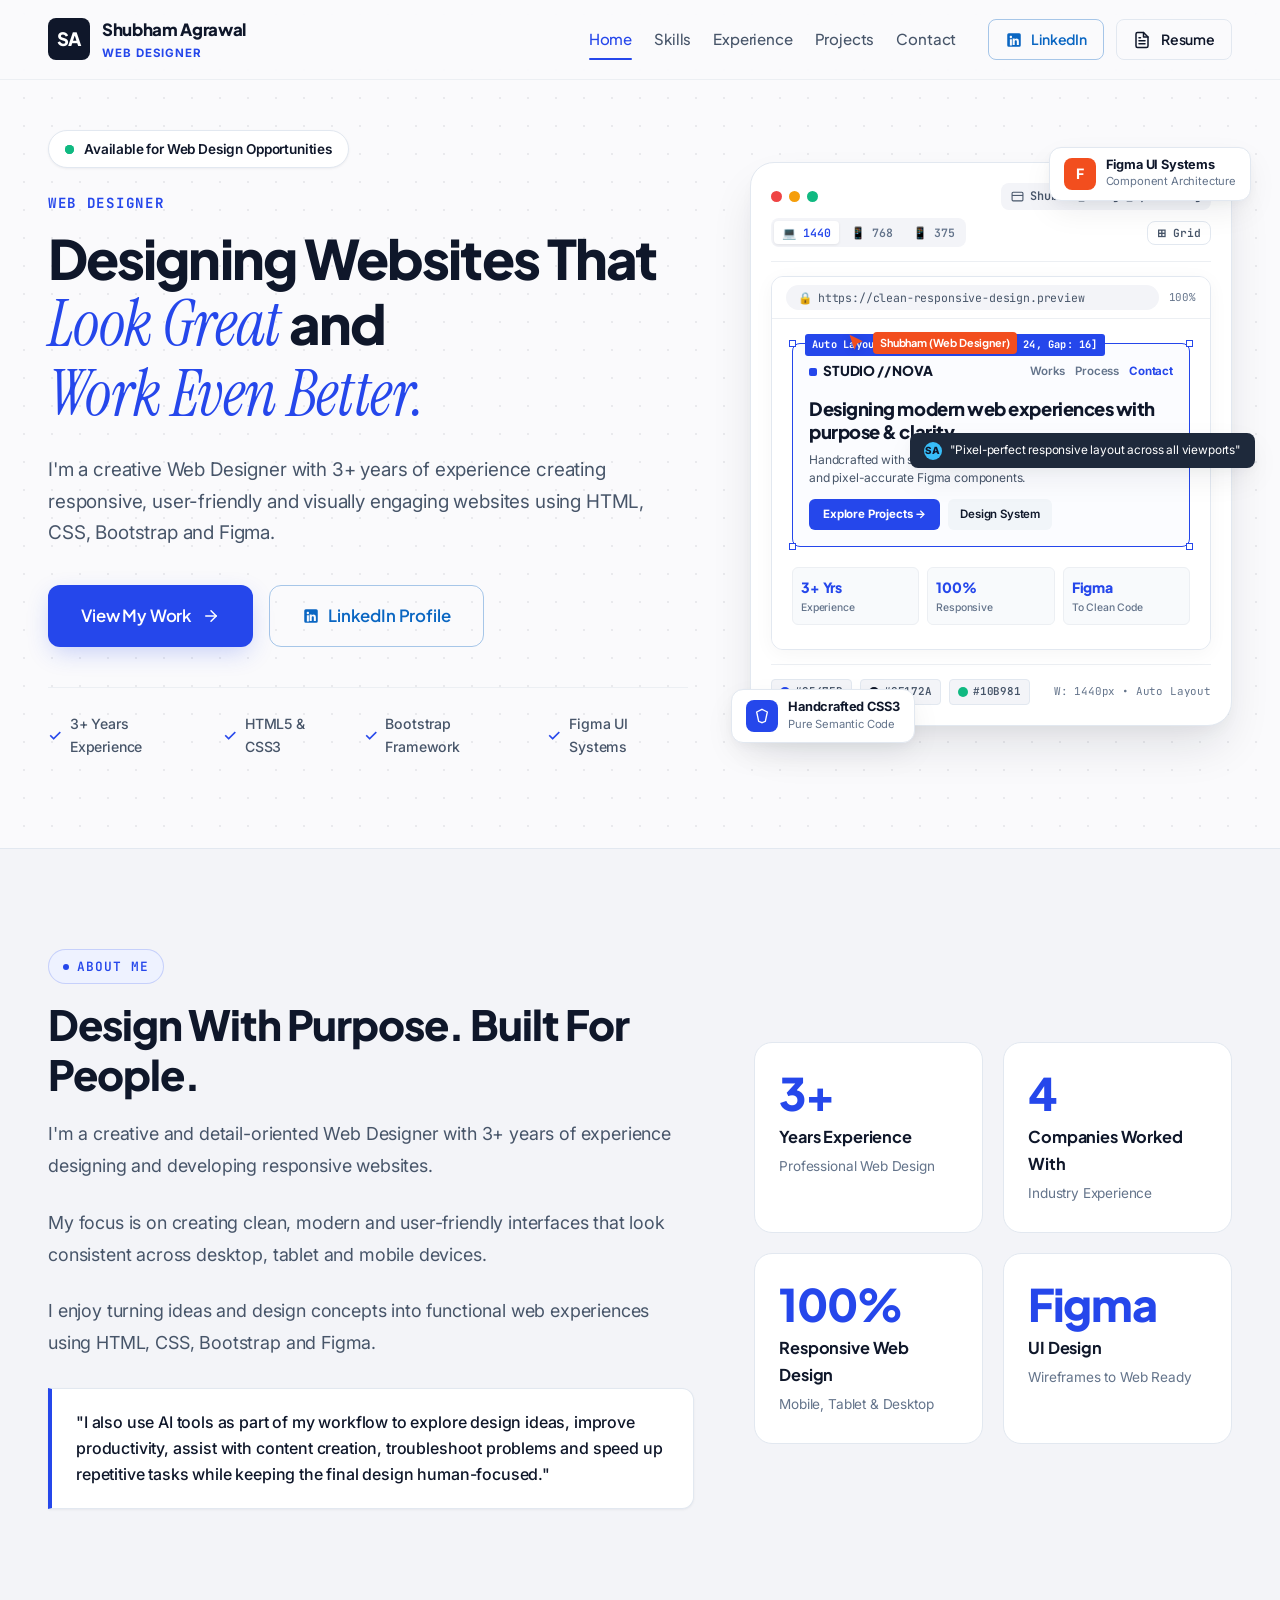
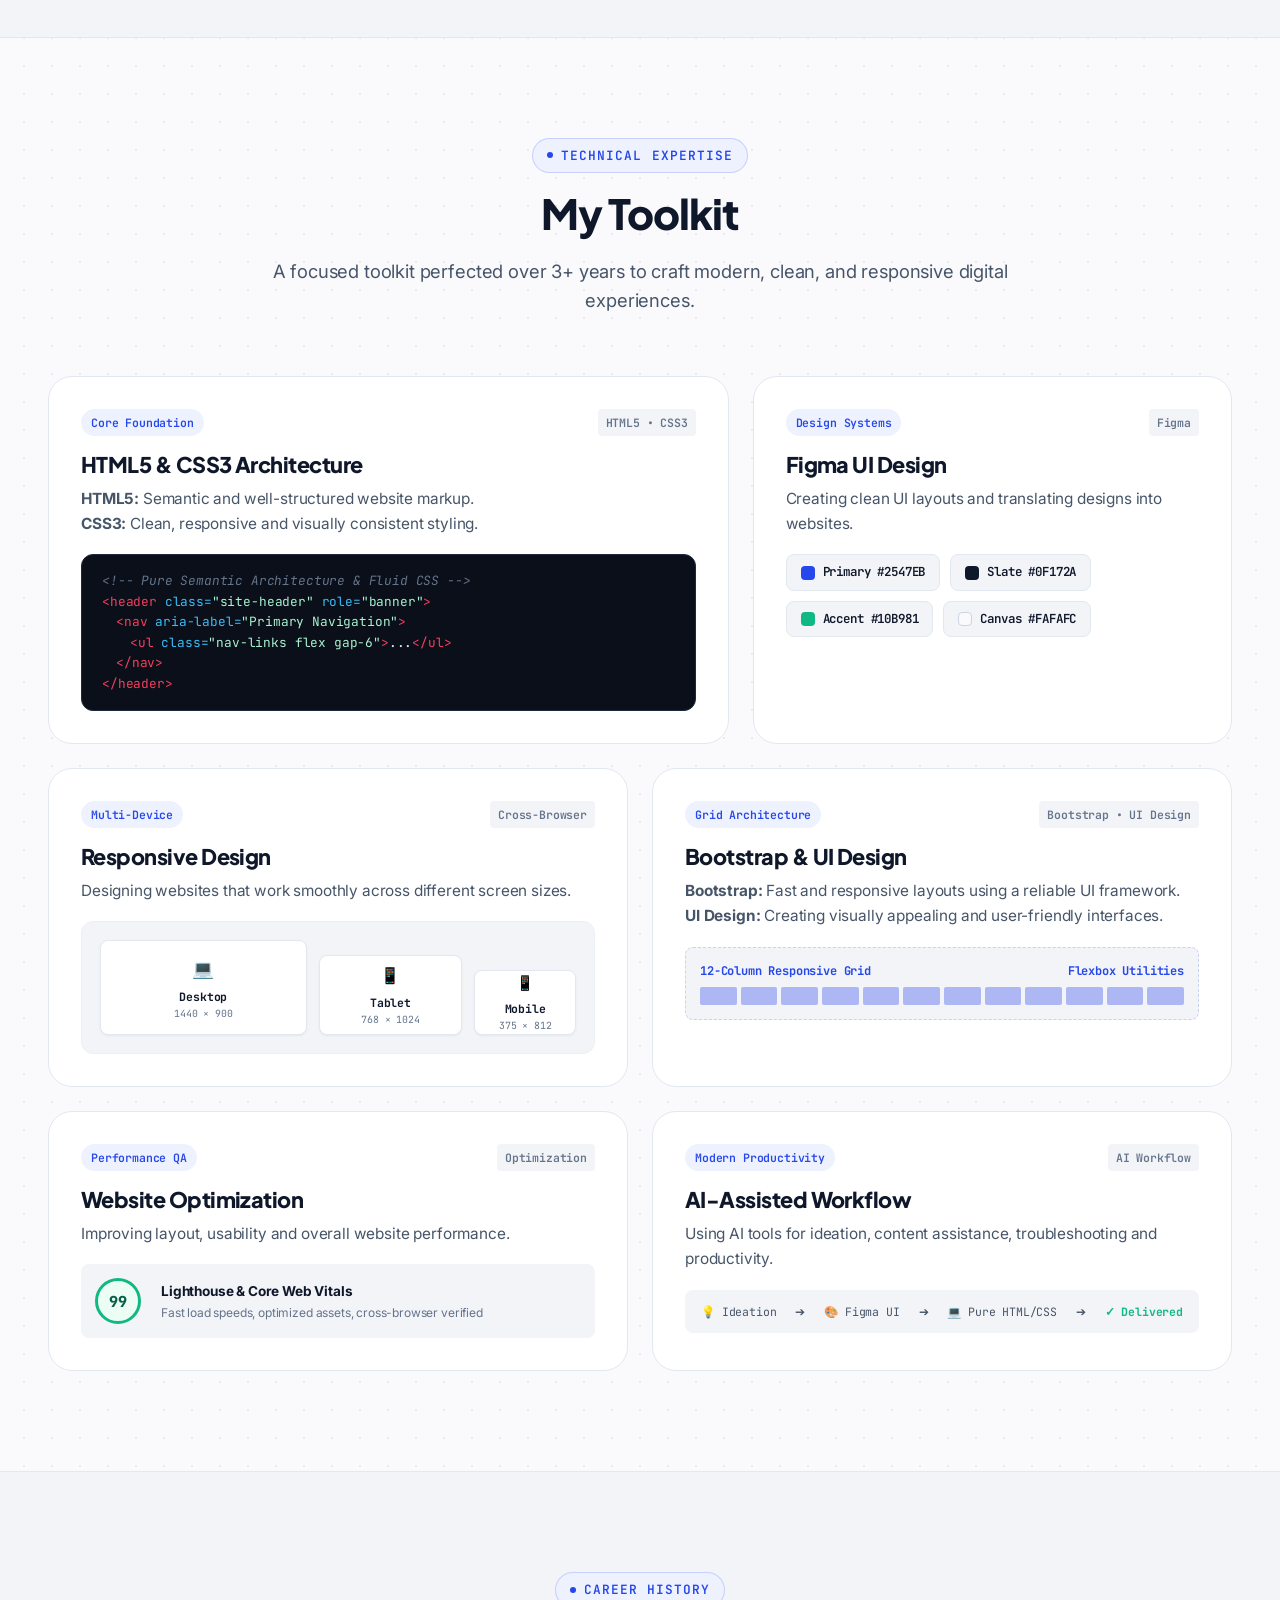
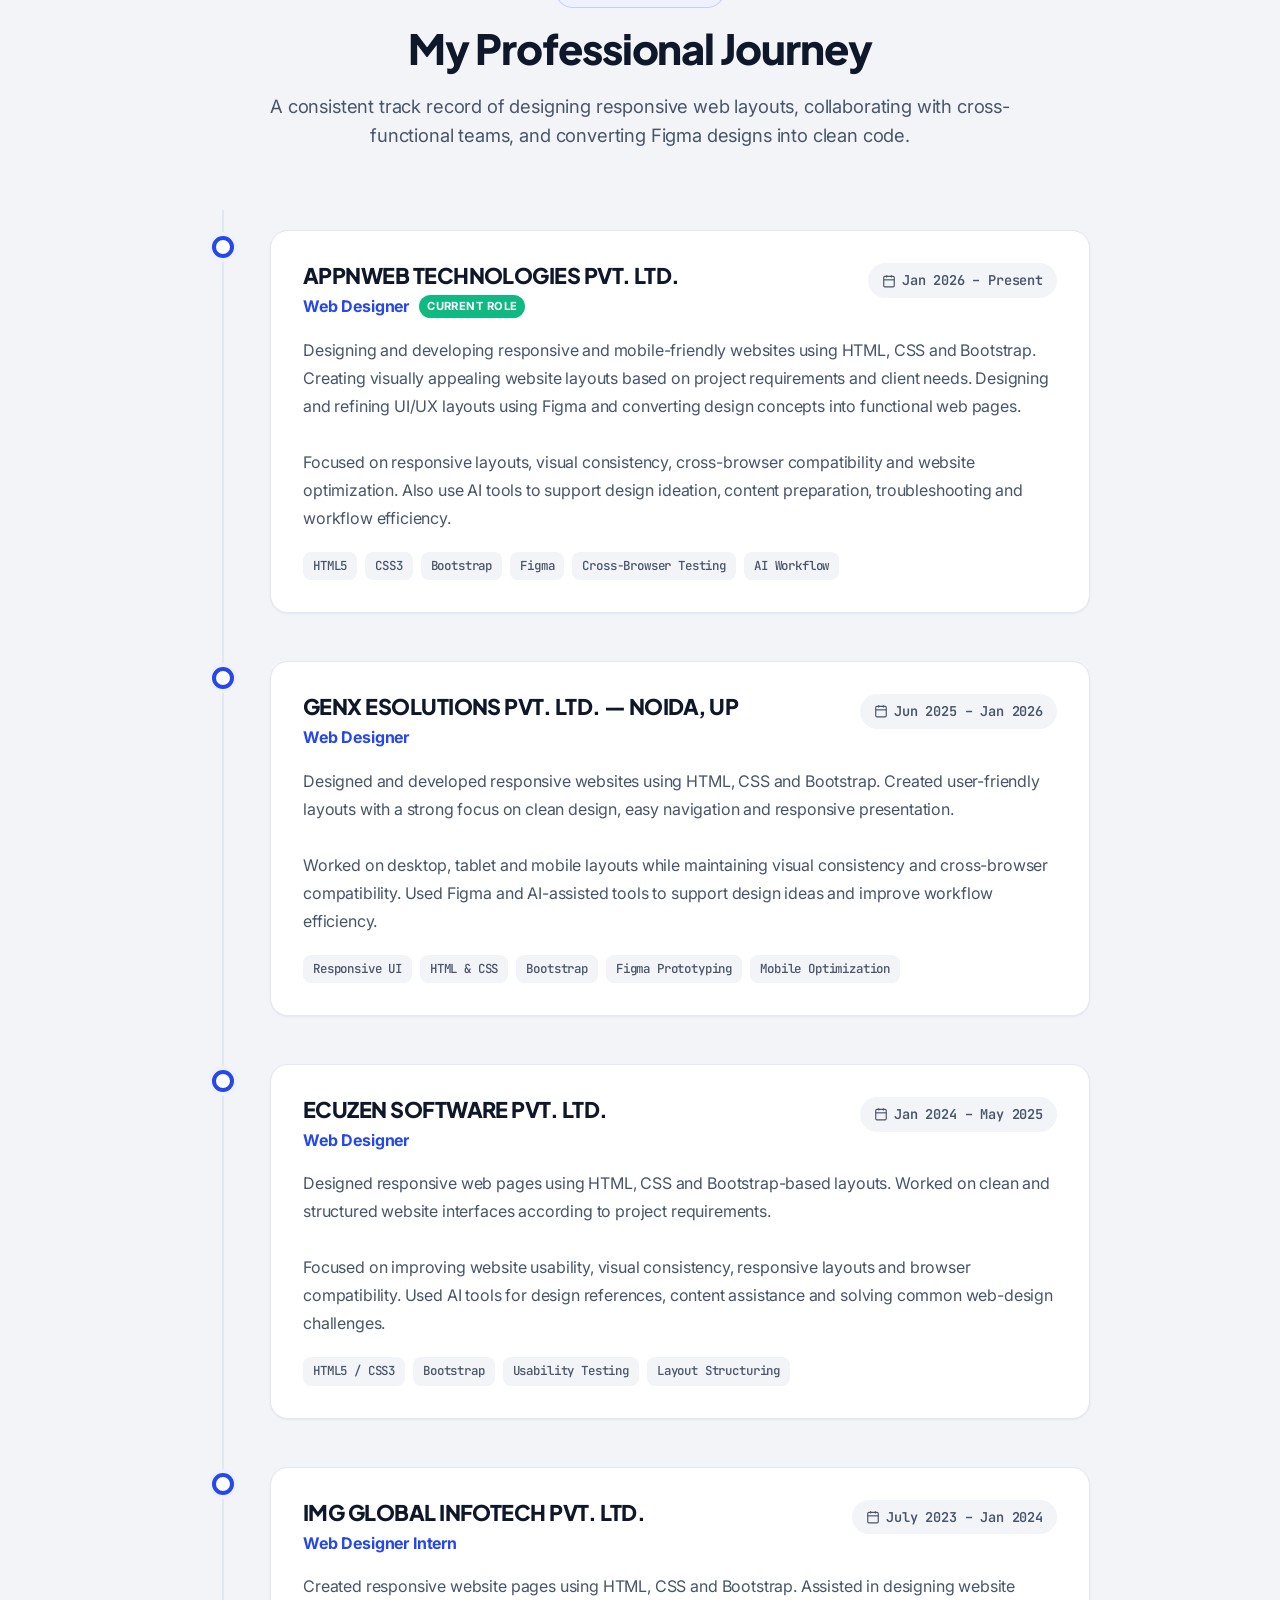
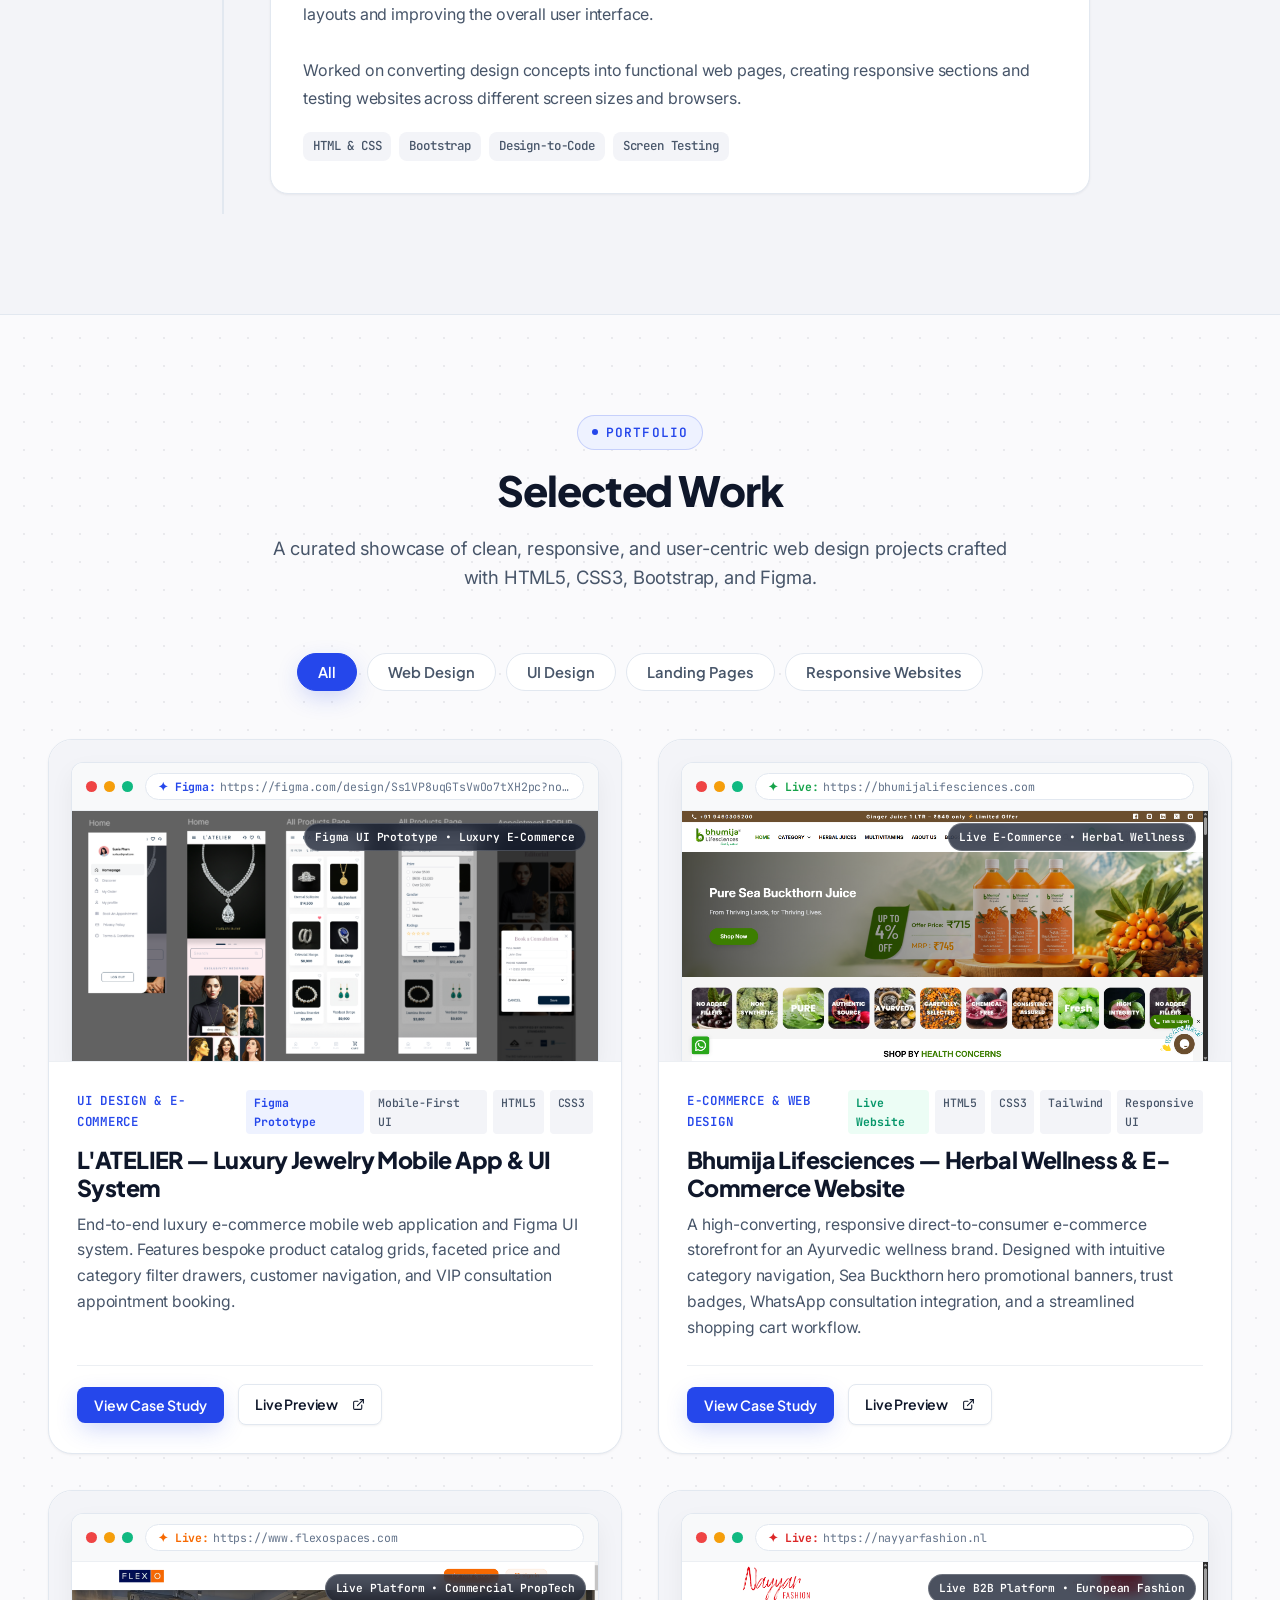
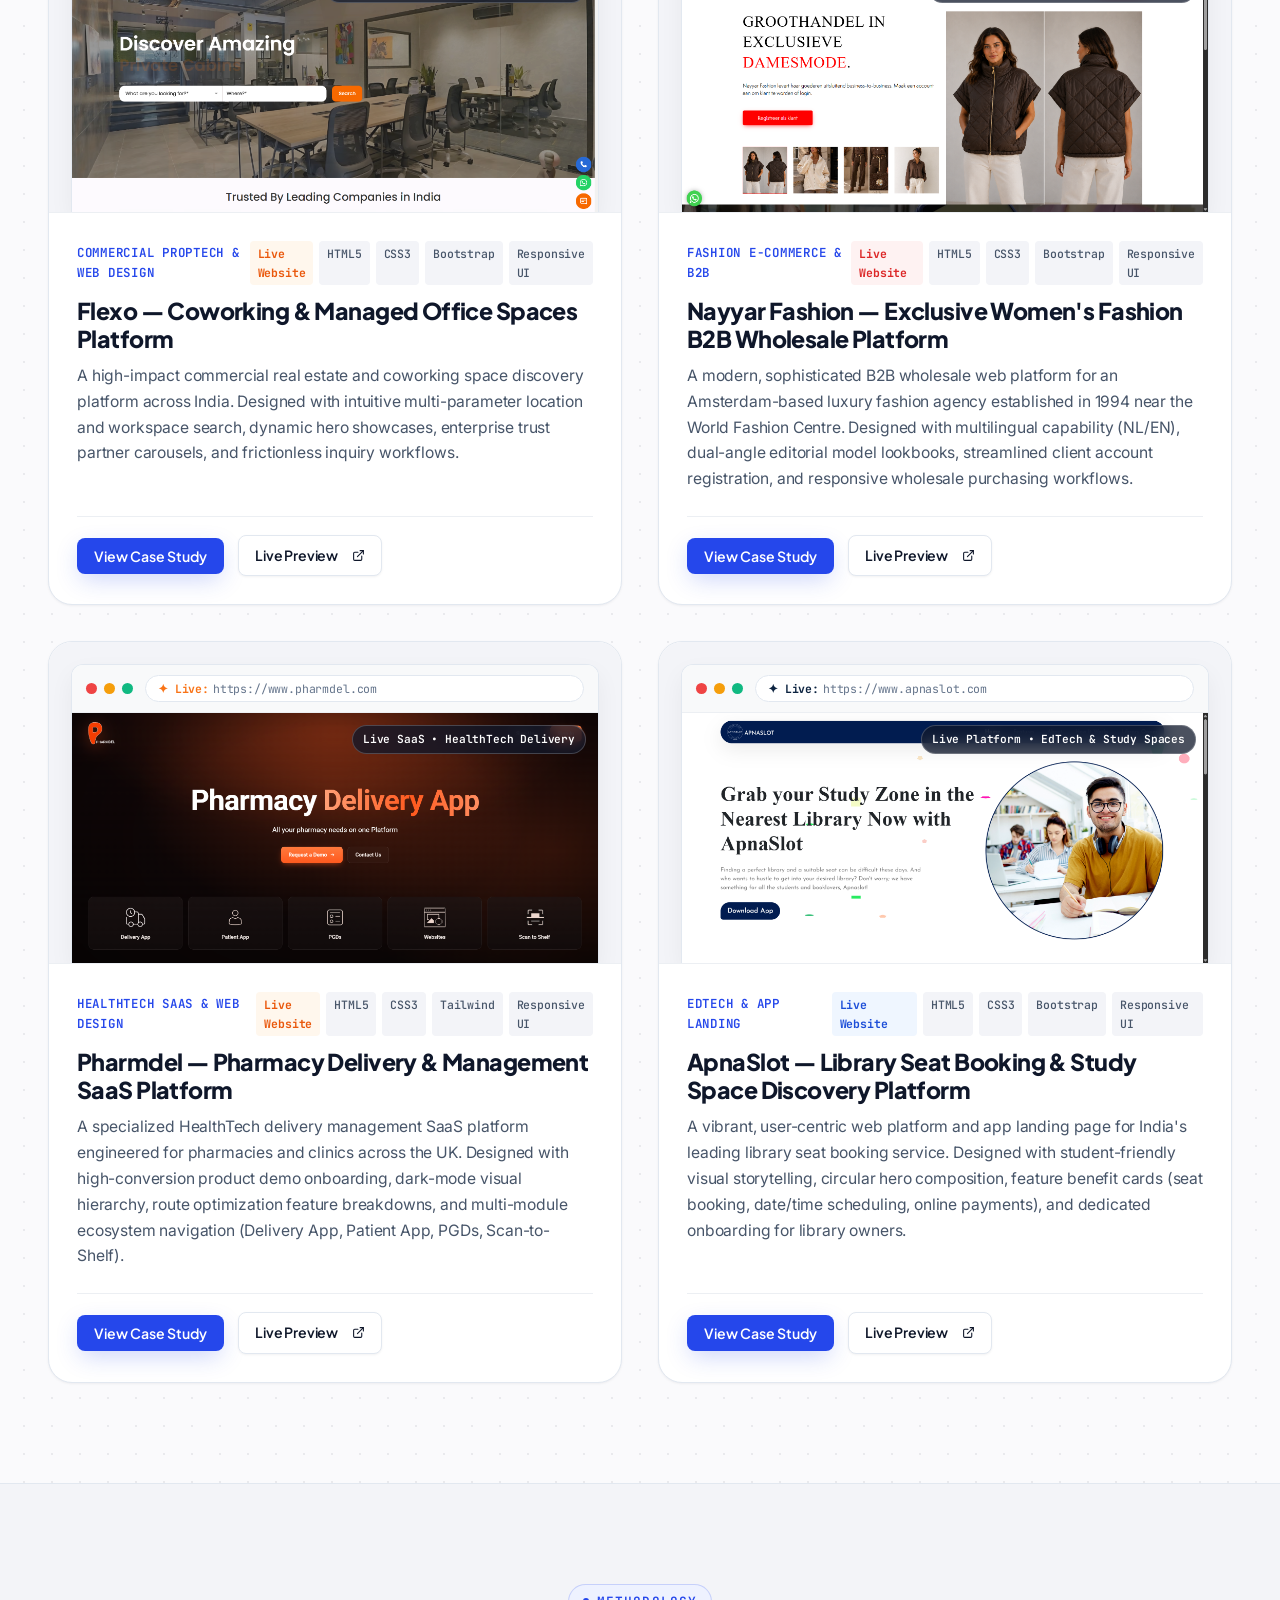
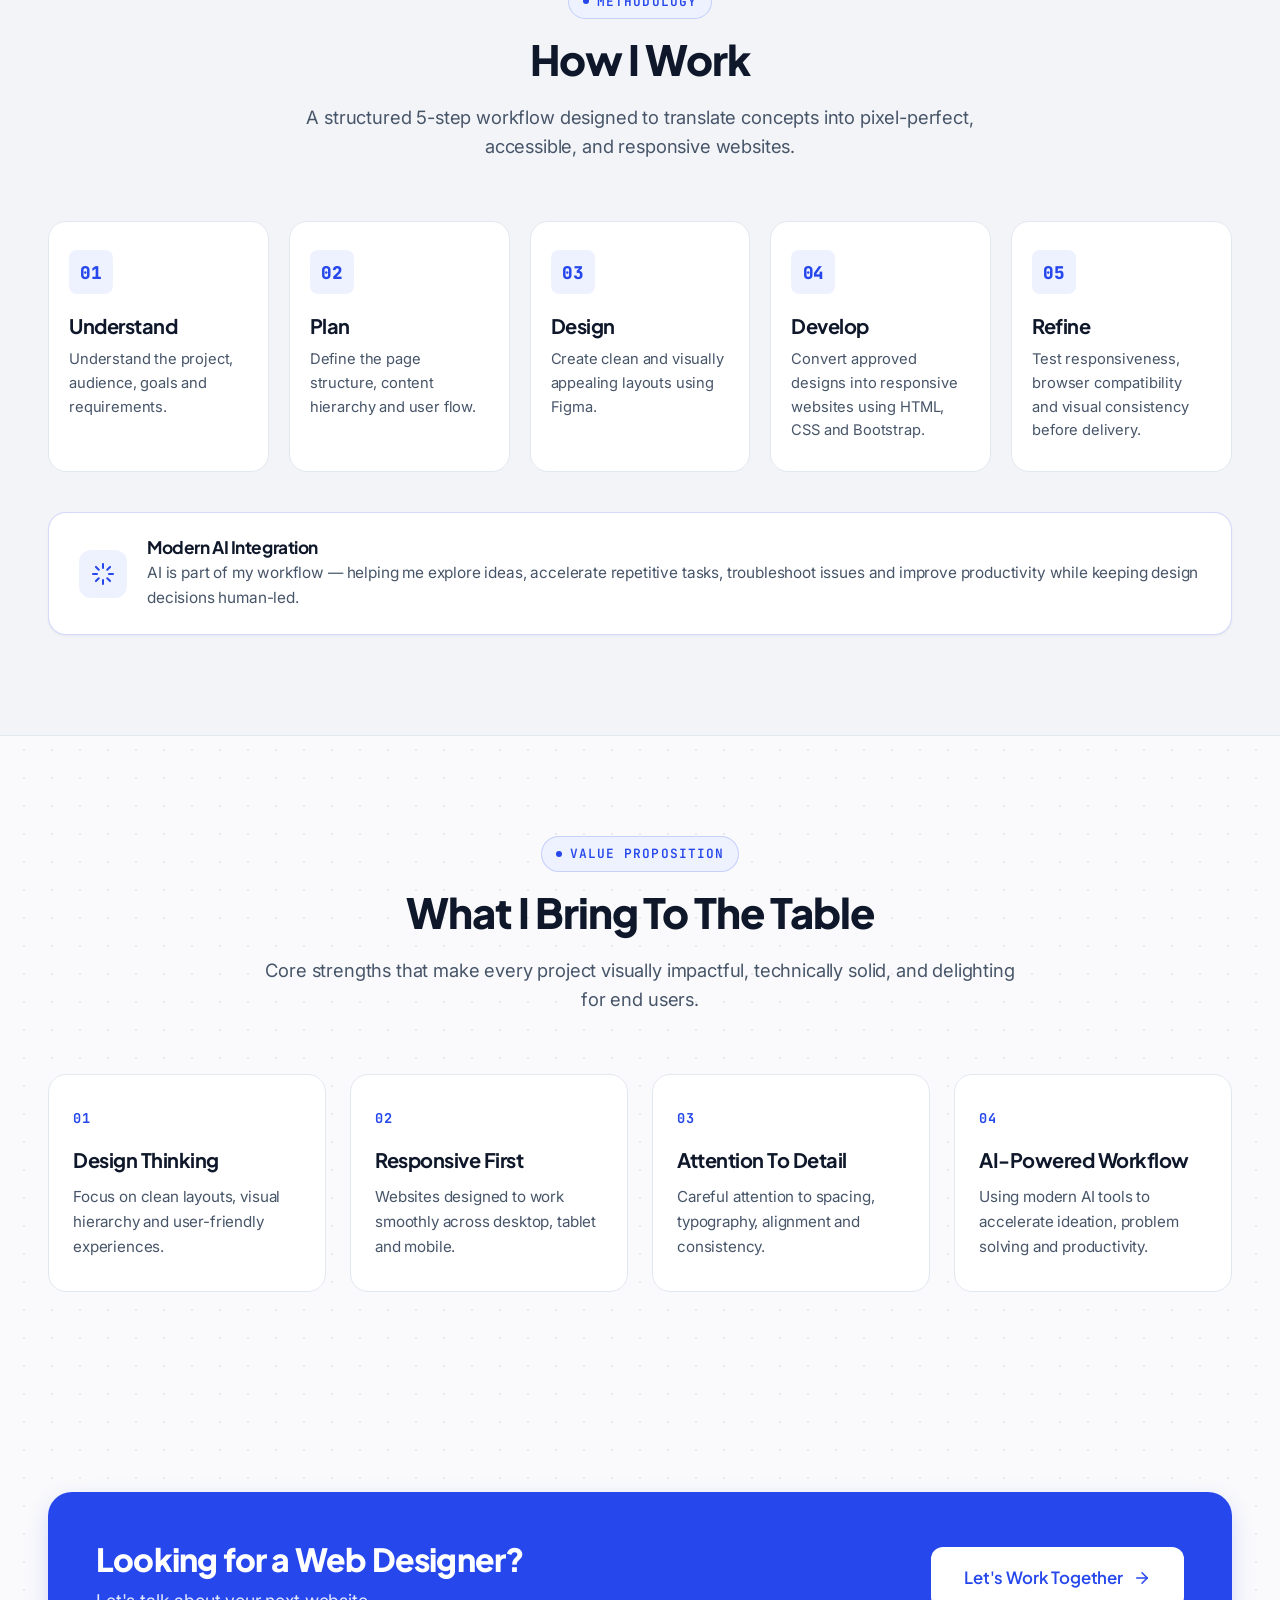
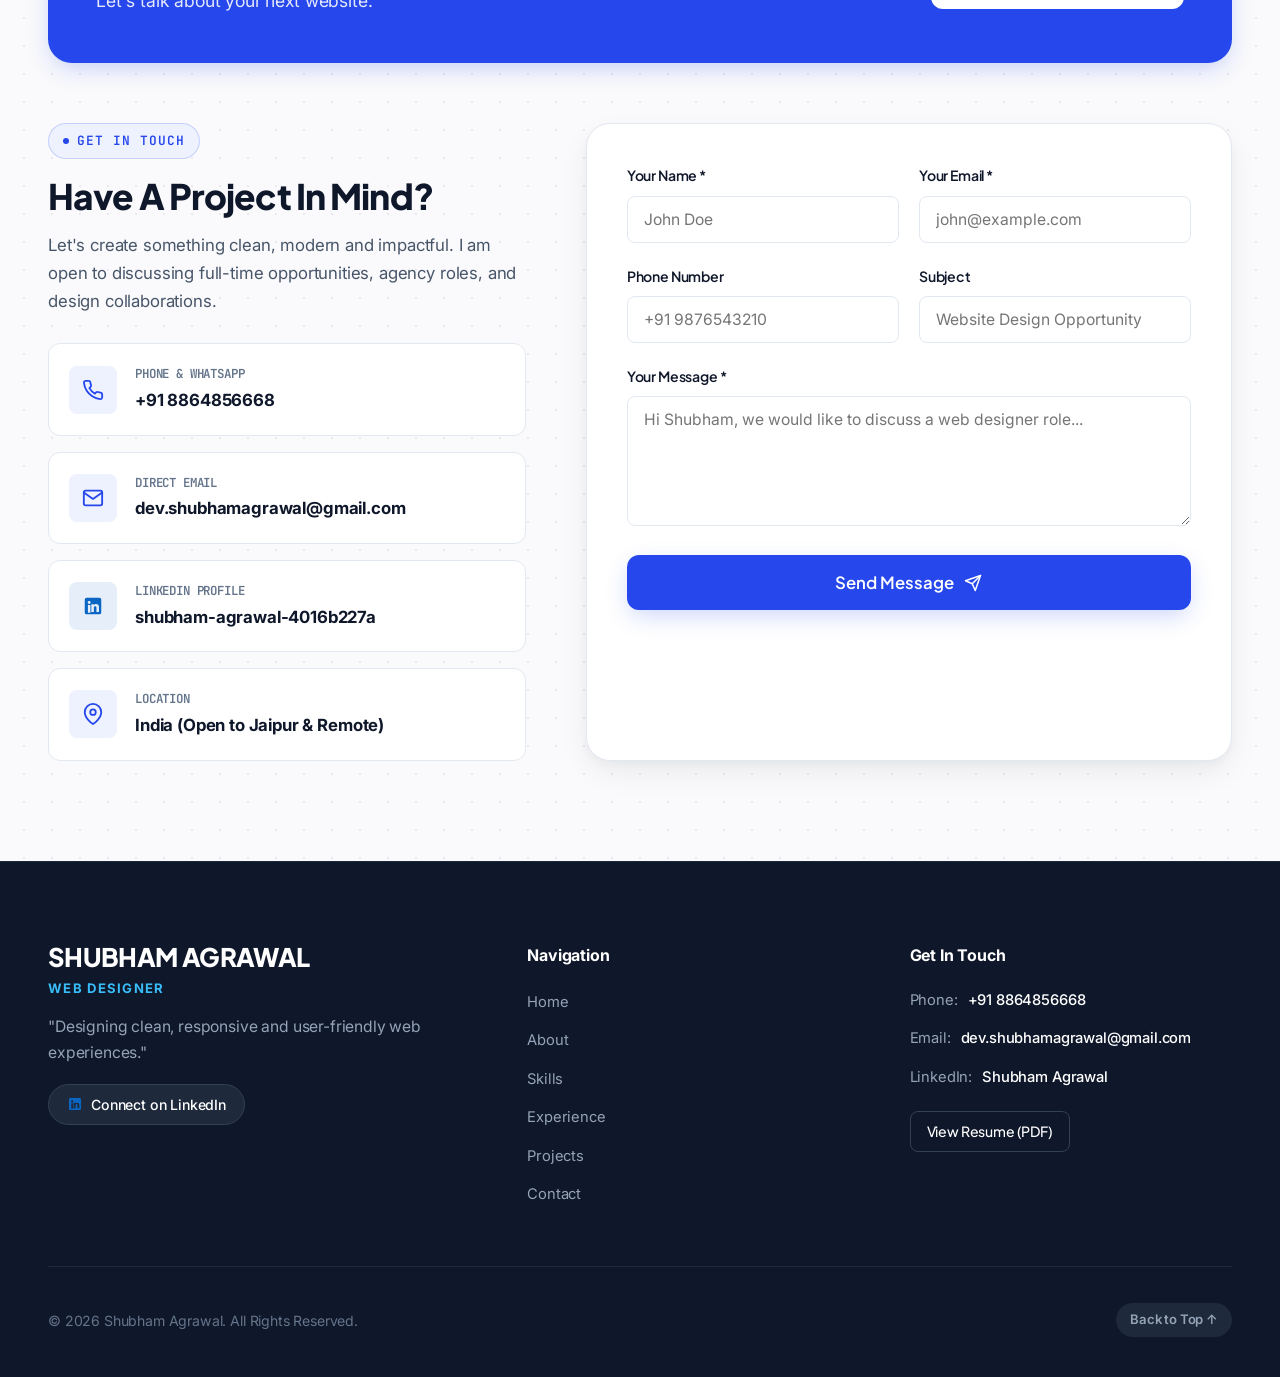
==== commit a1505fa8: "jfjj" ====
--- a/index.html
+++ b/index.html
@@ -66,11 +66,9 @@
       <div class="nav-links-wrapper" id="navLinksWrapper">
         <nav class="nav-links" aria-label="Main Navigation">
           <a href="#home" class="nav-link active">Home</a>
-          <a href="#about" class="nav-link">About</a>
           <a href="#skills" class="nav-link">Skills</a>
           <a href="#experience" class="nav-link">Experience</a>
           <a href="#projects" class="nav-link">Projects</a>
-          <a href="#process" class="nav-link">Design Process</a>
           <a href="#contact" class="nav-link">Contact</a>
         </nav>
 
@@ -96,9 +94,6 @@
             </svg>
             Resume
           </a>
-          <a href="#contact" class="btn btn-primary btn-sm" id="navCtaBtn">
-            Let's Work Together
-          </a>
         </div>
       </div>
 
@@ -165,18 +160,6 @@
                   </path>
                 </svg>
                 LinkedIn Profile
-              </a>
-              <a href="resume.html" target="_blank" class="btn btn-outline btn-lg btn-resume" id="heroResumeBtn">
-                <svg class="btn-icon" viewBox="0 0 24 24" fill="none" stroke="currentColor" stroke-width="2"
-                  stroke-linecap="round" stroke-linejoin="round">
-                  <path d="M21 15v4a2 2 0 0 1-2 2H5a2 2 0 0 1-2-2v-4"></path>
-                  <polyline points="7 10 12 15 17 10"></polyline>
-                  <line x1="12" y1="15" x2="12" y2="3"></line>
-                </svg>
-                Download Resume
-              </a>
-              <a href="#contact" class="btn btn-secondary btn-lg" id="heroLetsTalkBtn">
-                Let's Talk
               </a>
             </div>
 
@@ -1603,7 +1586,8 @@
             </div>
             <div class="footer-contact-item">
               <span>LinkedIn:</span>
-              <a href="https://www.linkedin.com/in/shubham-agrawal-4016b227a" target="_blank" rel="noopener noreferrer">Shubham Agrawal</a>
+              <a href="https://www.linkedin.com/in/shubham-agrawal-4016b227a" target="_blank"
+                rel="noopener noreferrer">Shubham Agrawal</a>
             </div>
             <div class="footer-contact-item" style="margin-top: 8px;">
               <a href="resume.html" target="_blank" class="btn btn-outline btn-sm"
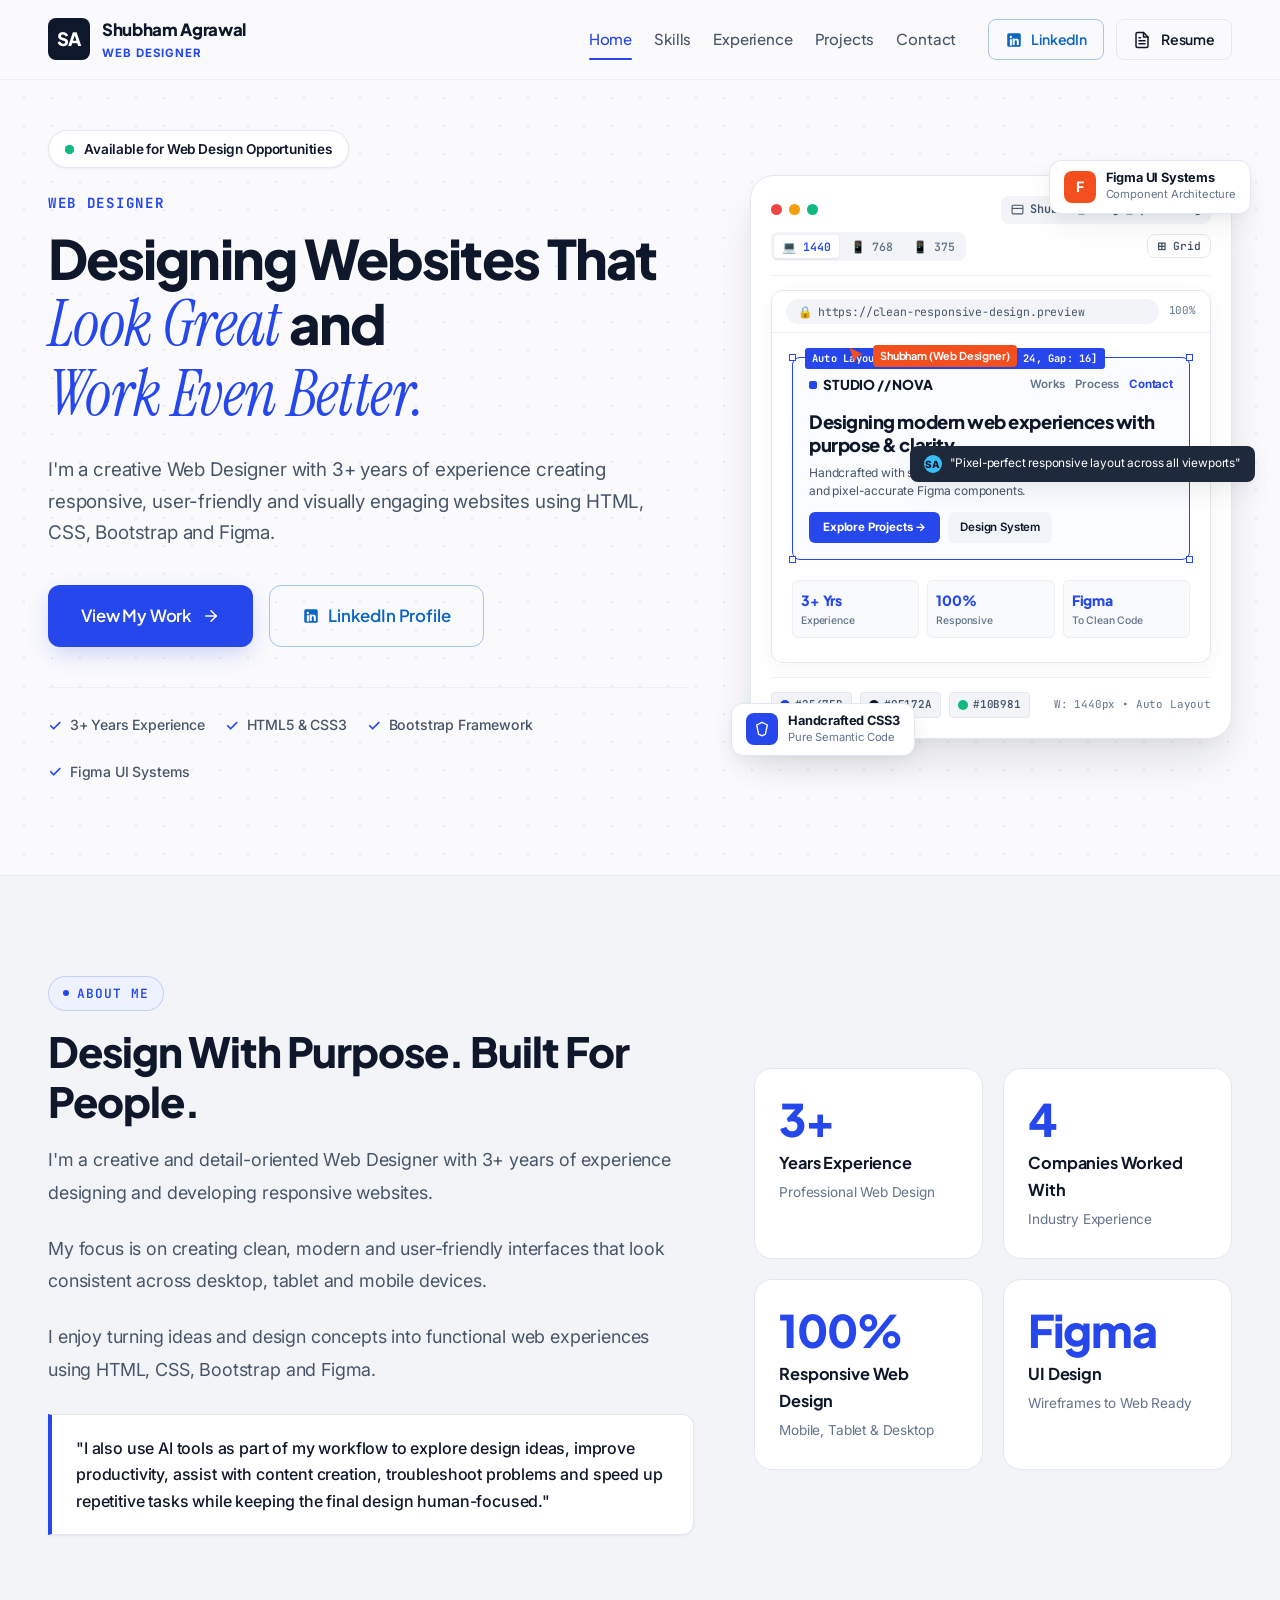
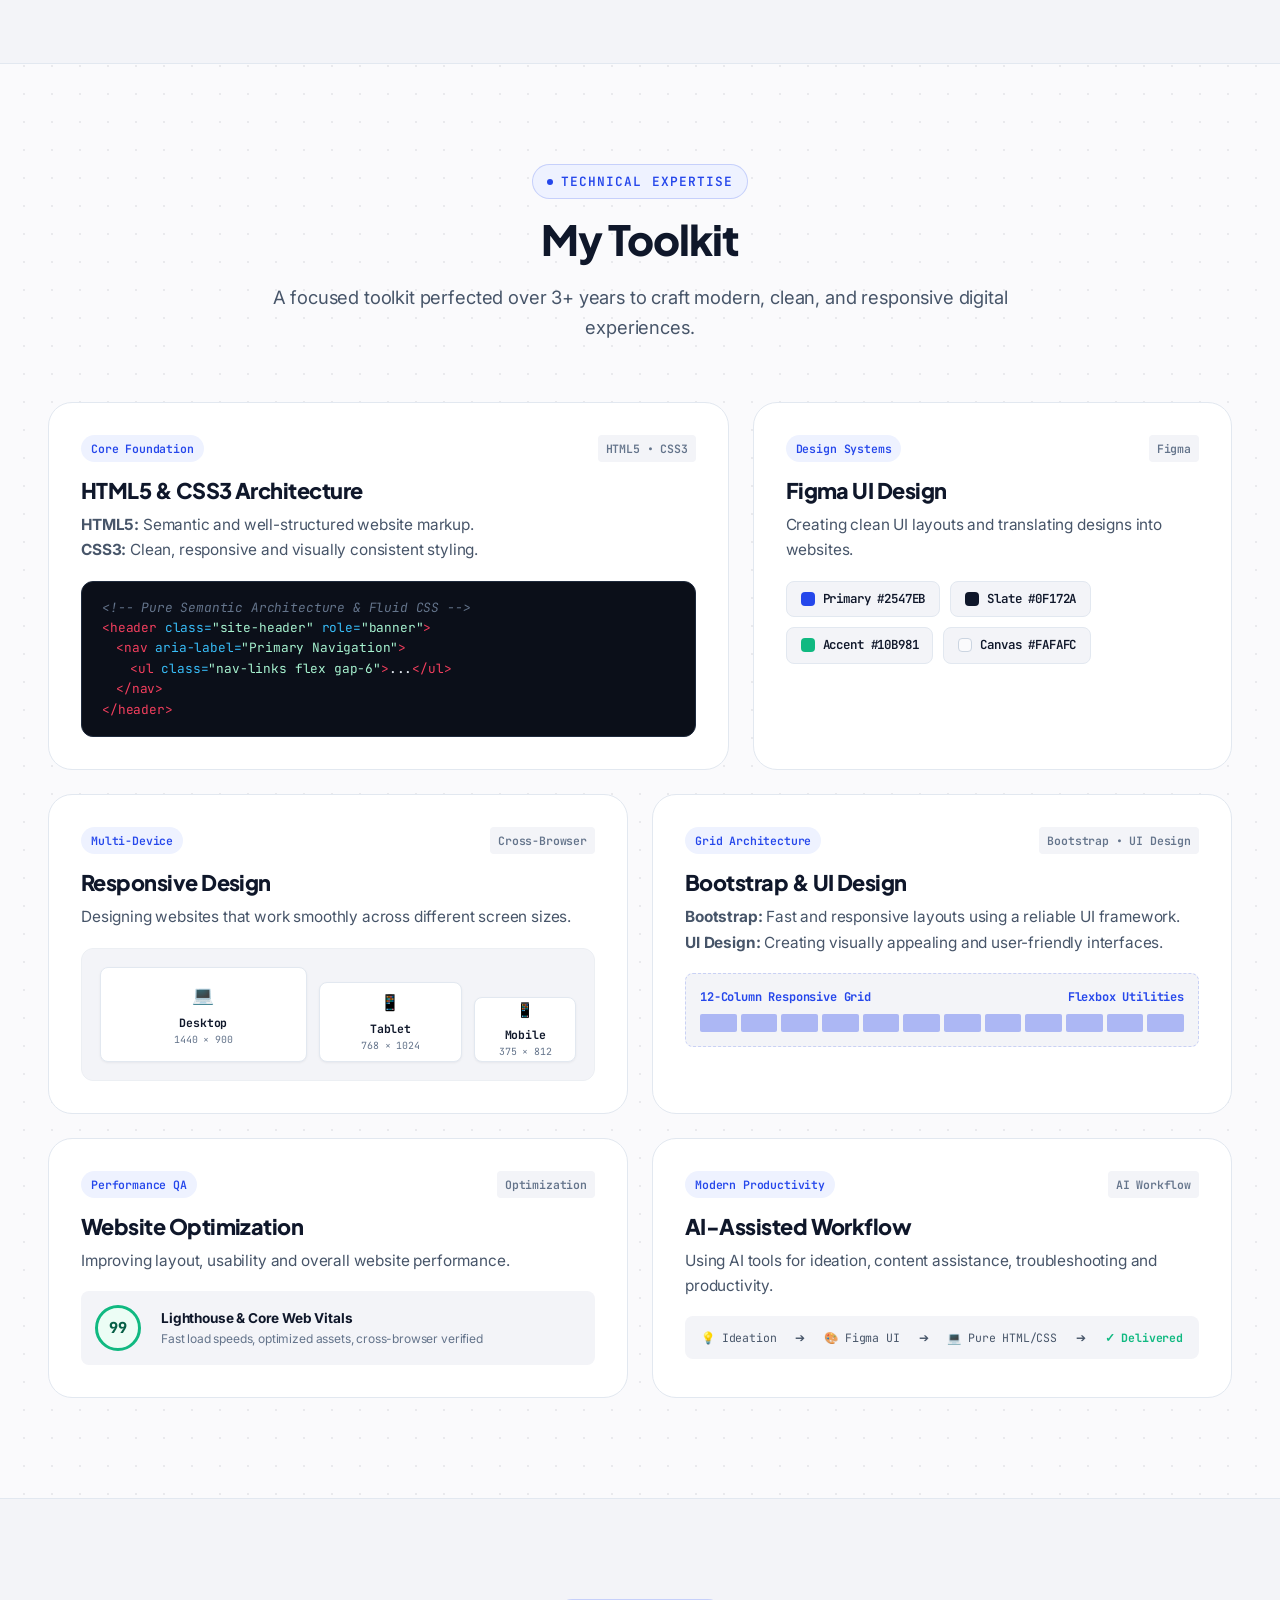
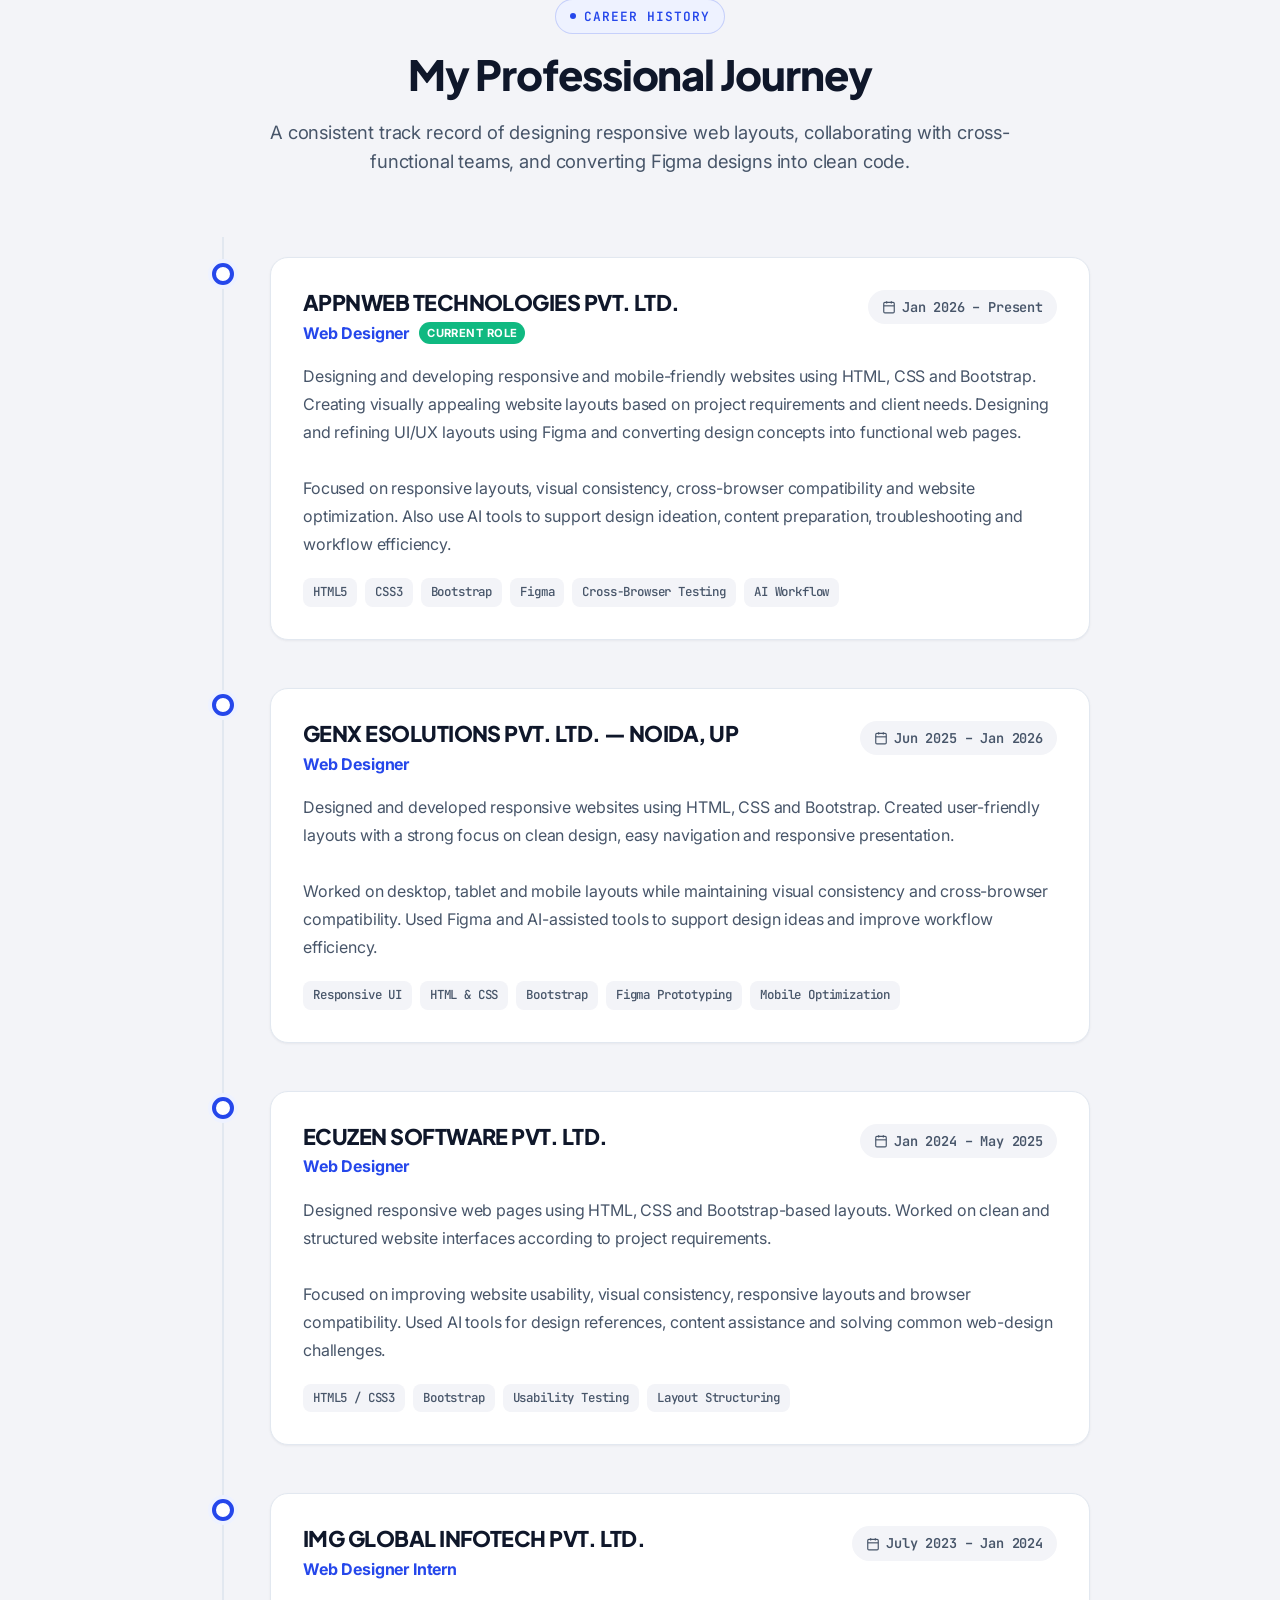
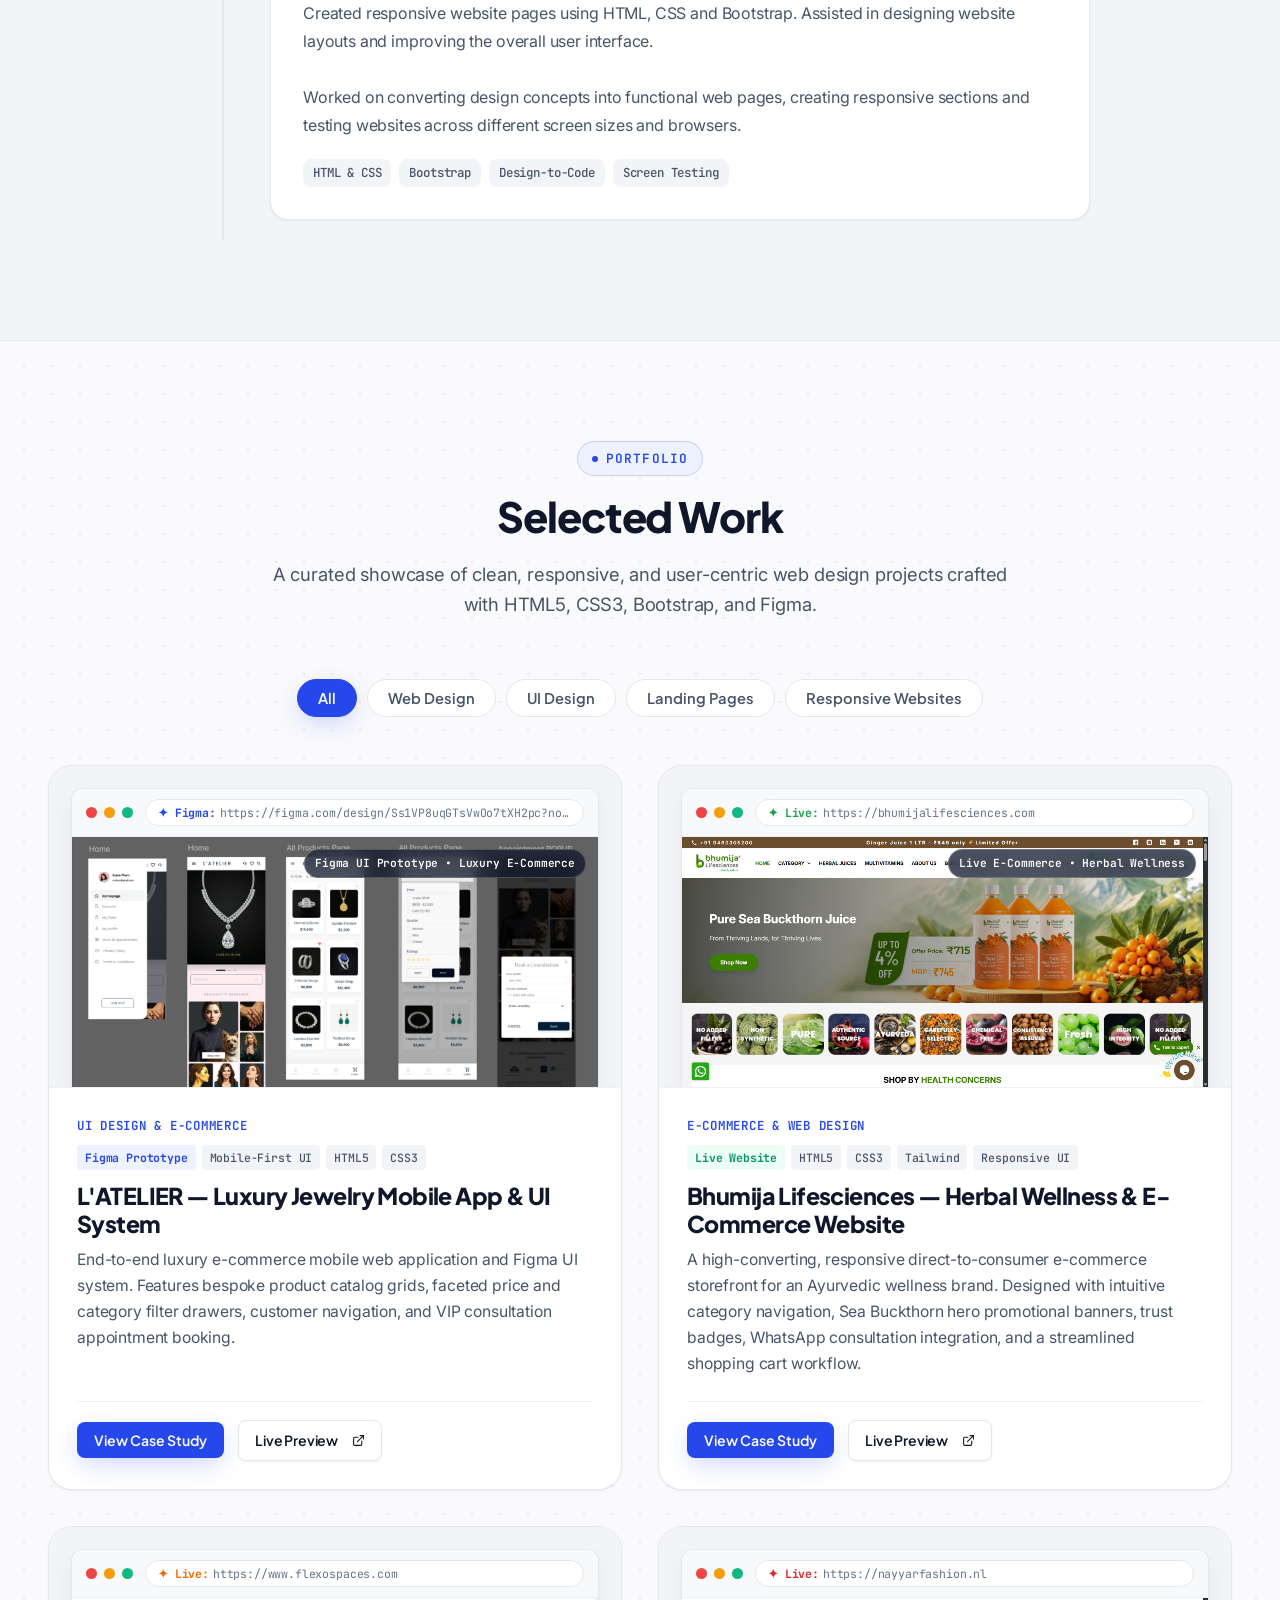
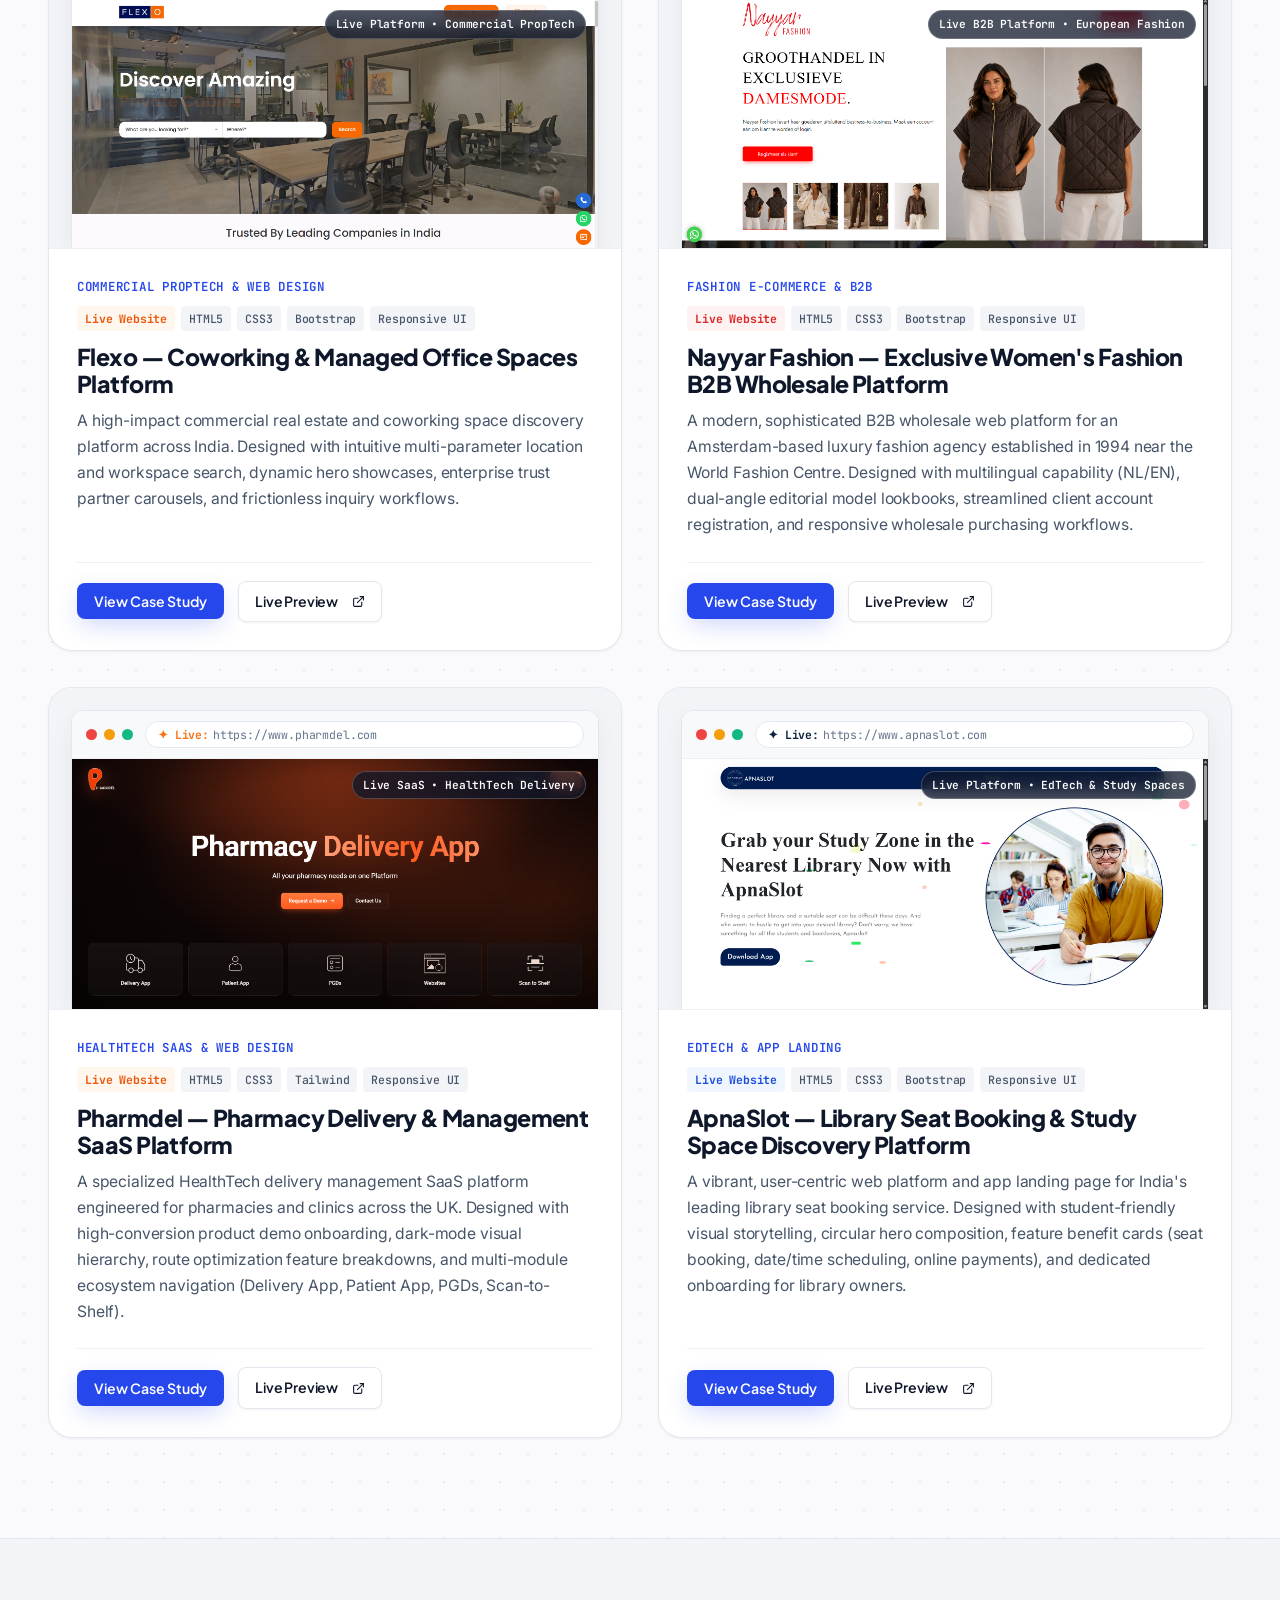
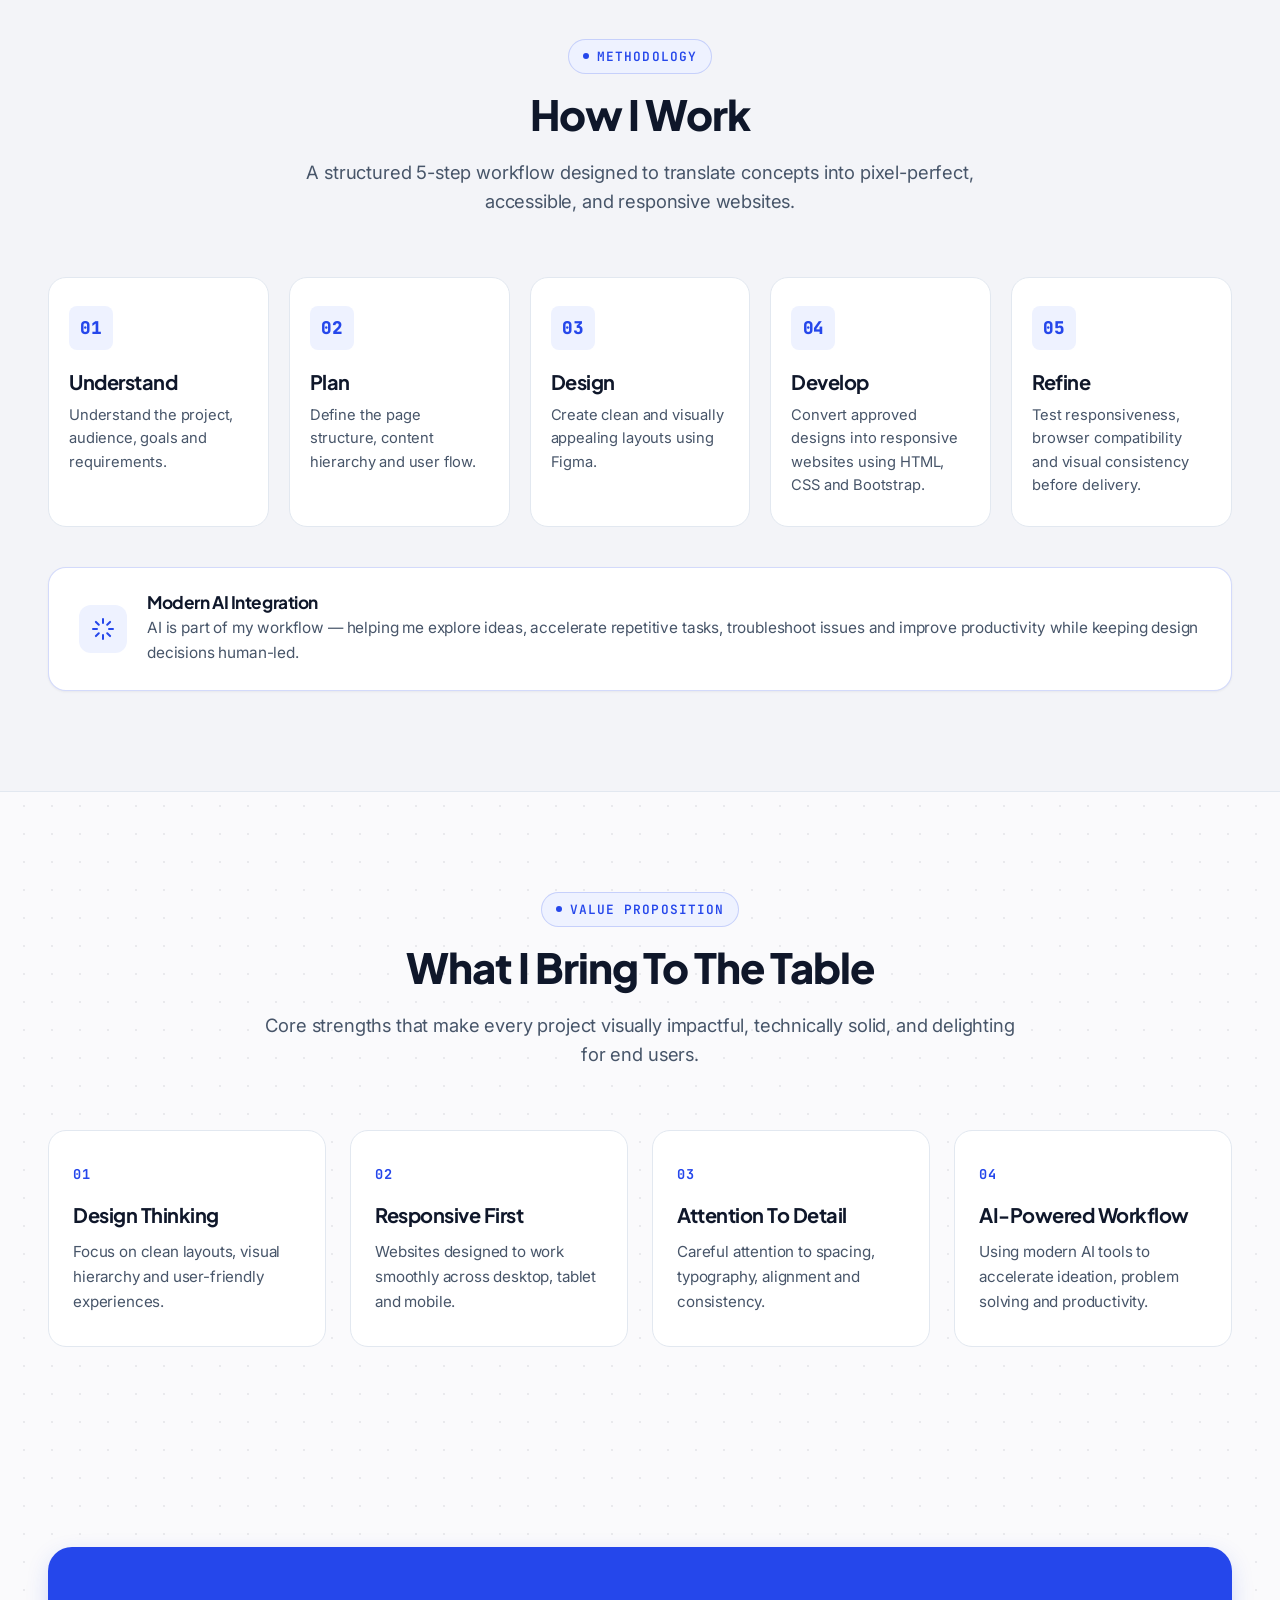
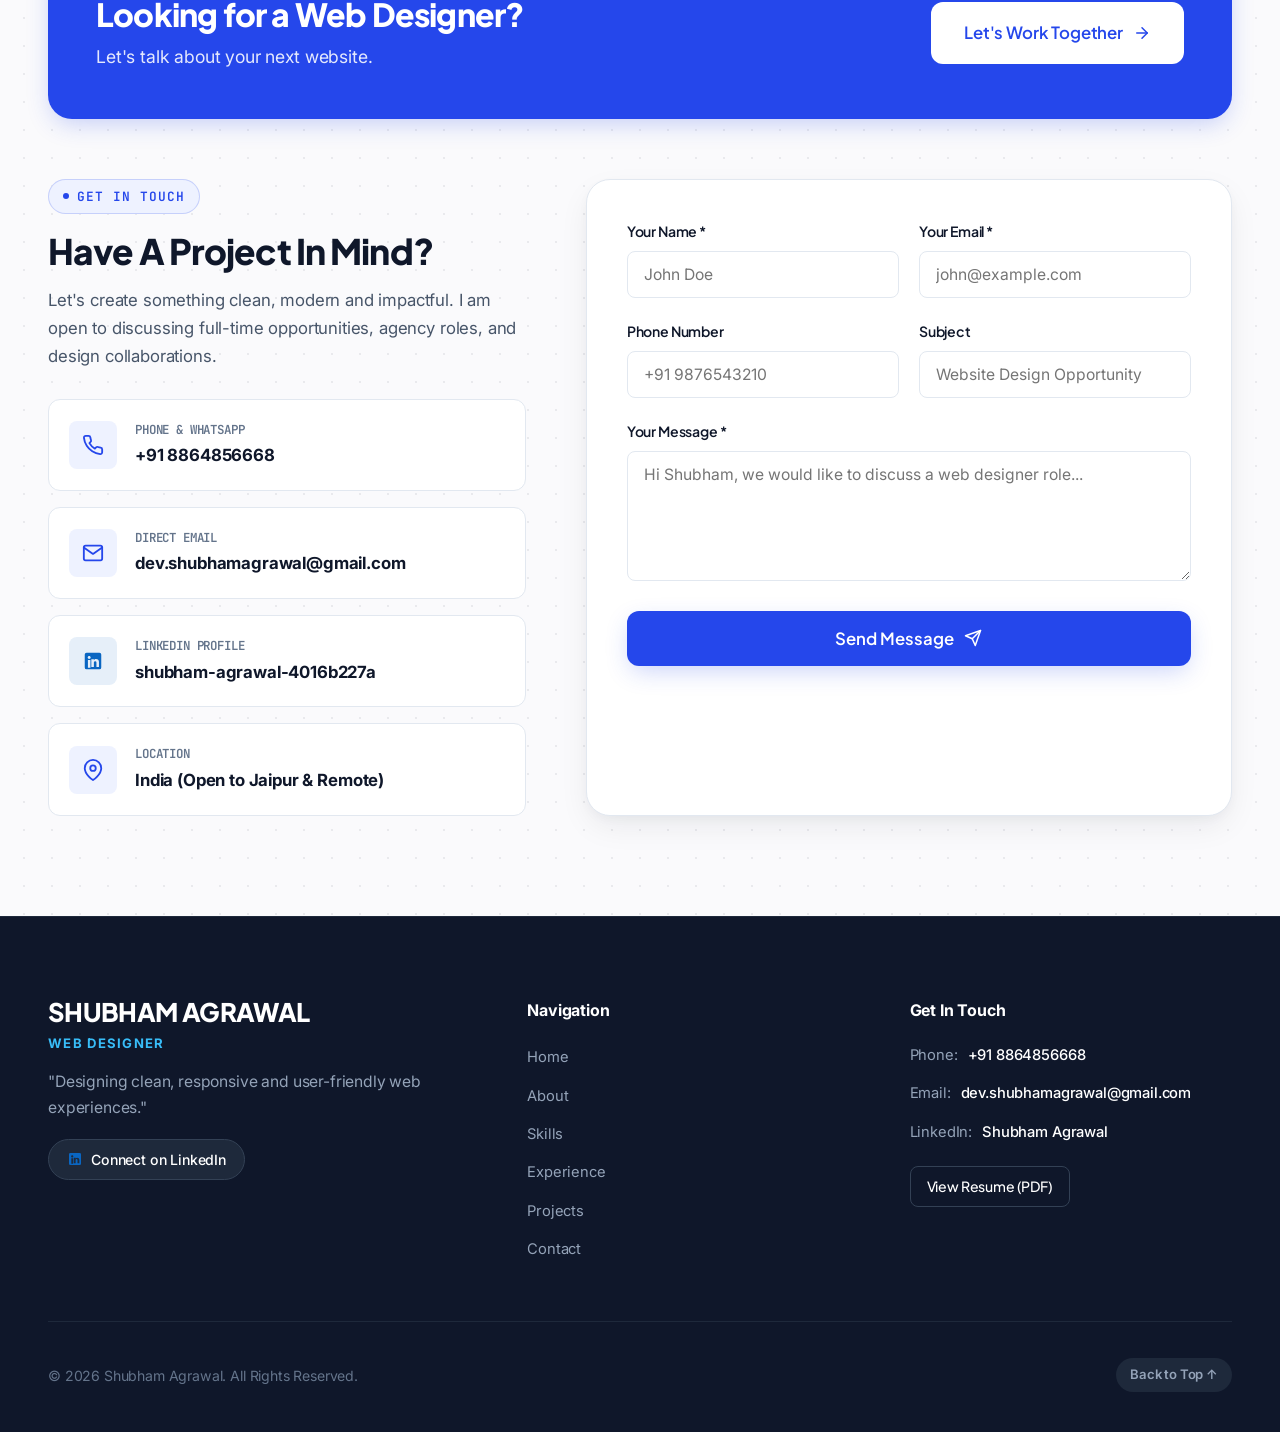
==== commit 8985fc24: "kjdkfkd" ====
--- a/index.html
+++ b/index.html
@@ -3,7 +3,7 @@
 
 <head>
   <meta charset="UTF-8">
-  <meta name="viewport" content="width=device-width, initial-scale=1.0">
+  <meta name="viewport" content="width=device-width, initial-scale=1.0, viewport-fit=cover">
 
   <!-- Primary SEO Meta Tags -->
   <title>Shubham Agrawal | Web Designer</title>
@@ -64,6 +64,20 @@
 
       <!-- Desktop & Drawer Navigation Links -->
       <div class="nav-links-wrapper" id="navLinksWrapper">
+        <!-- Mobile Drawer Header -->
+        <div class="drawer-header">
+          <div class="drawer-brand">
+            <div class="brand-symbol brand-symbol-sm">SA</div>
+            <span class="drawer-brand-name">Menu</span>
+          </div>
+          <button class="drawer-close-btn" id="drawerCloseBtn" aria-label="Close navigation menu">
+            <svg width="20" height="20" viewBox="0 0 24 24" fill="none" stroke="currentColor" stroke-width="2.5" stroke-linecap="round" stroke-linejoin="round">
+              <line x1="18" y1="6" x2="6" y2="18"></line>
+              <line x1="6" y1="6" x2="18" y2="18"></line>
+            </svg>
+          </button>
+        </div>
+
         <nav class="nav-links" aria-label="Main Navigation">
           <a href="#home" class="nav-link active">Home</a>
           <a href="#skills" class="nav-link">Skills</a>
@@ -104,10 +118,10 @@
         <span class="hamburger-line"></span>
       </button>
     </div>
+
+    <!-- Mobile Drawer Backdrop Overlay -->
+    <div class="nav-backdrop" id="navBackdrop"></div>
   </header>
-
-  <!-- Mobile Drawer Backdrop Overlay -->
-  <div class="nav-backdrop" id="navBackdrop"></div>
 
   <main>
     <!-- ==========================================================================
@@ -593,7 +607,7 @@
             <p class="bento-desc">
               Using AI tools for ideation, content assistance, troubleshooting and productivity.
             </p>
-            <div
+            <div class="ai-workflow-pipeline"
               style="display:flex; align-items:center; justify-content:space-between; margin-top:18px; padding:12px 16px; background:var(--bg-secondary); border-radius:var(--radius-sm); font-family:var(--font-mono); font-size:0.72rem; color:var(--text-secondary);">
               <span>💡 Ideation</span>
               <span>➔</span>
--- a/assets/css/style.css
+++ b/assets/css/style.css
@@ -79,6 +79,8 @@
   scroll-padding-top: var(--nav-height);
   font-size: 16px;
   -webkit-text-size-adjust: 100%;
+  overflow-x: hidden;
+  max-width: 100vw;
 }
 
 body {
@@ -91,8 +93,31 @@
   line-height: 1.65;
   letter-spacing: -0.01em;
   overflow-x: hidden;
+  max-width: 100vw;
+  width: 100%;
   -webkit-font-smoothing: antialiased;
   -moz-osx-font-smoothing: grayscale;
+}
+
+/* Page Scroll Lock when Offcanvas is Open */
+html.menu-open,
+body.menu-open {
+  overflow: hidden !important;
+  height: 100% !important;
+  max-height: 100% !important;
+  touch-action: none !important;
+  -webkit-overflow-scrolling: auto !important;
+}
+
+body.menu-open {
+  position: fixed !important;
+  width: 100% !important;
+}
+
+body.menu-open .site-header {
+  backdrop-filter: none !important;
+  -webkit-backdrop-filter: none !important;
+  z-index: 99999 !important;
 }
 
 /* Editorial Serif Accent */
@@ -161,6 +186,7 @@
   padding-top: var(--section-spacing-y);
   padding-bottom: var(--section-spacing-y);
   position: relative;
+  overflow-x: clip;
 }
 
 .section-wrapper.bg-alt {
@@ -455,22 +481,47 @@
   flex-shrink: 0;
 }
 
+.brand-symbol-sm {
+  width: 34px;
+  height: 34px;
+  font-size: 0.95rem;
+}
+
+.drawer-header {
+  display: none;
+}
+
 /* Mobile Toggle */
 .mobile-toggle {
   display: none;
-  background: none;
-  border: none;
+  background: var(--bg-card);
+  border: 1px solid var(--border-subtle);
   cursor: pointer;
-  padding: 8px;
-  color: var(--text-primary);
+  width: 44px;
+  height: 44px;
+  padding: 0;
+  color: var(--text-primary);
+  border-radius: var(--radius-sm);
+  flex-direction: column;
+  align-items: center;
+  justify-content: center;
+  gap: 5px;
+  box-shadow: var(--shadow-sm);
+  transition: all var(--transition-fast);
+}
+
+.mobile-toggle:hover {
+  background-color: var(--bg-secondary);
+  border-color: var(--accent);
 }
 
 .hamburger-line {
   display: block;
-  width: 24px;
+  width: 22px;
   height: 2px;
   background-color: var(--text-primary);
-  margin: 5px 0;
+  border-radius: 2px;
+  margin: 0;
   transition: transform var(--transition-fast), opacity var(--transition-fast);
 }
 
@@ -597,6 +648,7 @@
 .hero-trust-bar {
   display: flex;
   align-items: center;
+  flex-wrap: wrap;
   gap: 20px;
   padding-top: 24px;
   border-top: 1px solid var(--border-light);
@@ -1814,6 +1866,8 @@
   display: flex;
   align-items: center;
   justify-content: space-between;
+  flex-wrap: wrap;
+  gap: 8px;
   margin-bottom: 12px;
 }
 
@@ -1828,6 +1882,7 @@
 
 .project-tech-badges {
   display: flex;
+  flex-wrap: wrap;
   gap: 6px;
 }
 
--- a/assets/css/responsive.css
+++ b/assets/css/responsive.css
@@ -1,19 +1,306 @@
 /* ==========================================================================
    SHUBHAM AGRAWAL - WEB DESIGNER PORTFOLIO
-   Responsive Stylesheet for Mobile, Tablet & Large Screens
+   Comprehensive Responsive Stylesheet
+   Pure Vanilla CSS - Mobile, Tablet, Laptop & Desktop Viewports
    ========================================================================== */
 
-/* --- Tablet & Medium Screens (max-width: 1024px) --- */
+/* --------------------------------------------------------------------------
+   1. GLOBAL RESPONSIVE GUARDS & UTILITIES
+   -------------------------------------------------------------------------- */
+html,
+body {
+  overflow-x: hidden !important;
+  max-width: 100vw;
+  width: 100%;
+}
+
+.section-wrapper {
+  overflow-x: clip;
+  width: 100%;
+}
+
+/* Ensure images and media never exceed parent container */
+img,
+svg,
+iframe,
+canvas {
+  max-width: 100%;
+}
+
+/* --------------------------------------------------------------------------
+   2. COMPACT DESKTOP & LAPTOP (1025px - 1240px)
+   -------------------------------------------------------------------------- */
+@media (min-width: 1025px) and (max-width: 1240px) {
+  .nav-links {
+    gap: 16px;
+  }
+
+  .nav-link {
+    font-size: 0.88rem;
+  }
+
+  .nav-links-wrapper {
+    gap: 18px;
+  }
+
+  .btn-sm {
+    padding: 7px 12px;
+    font-size: 0.84rem;
+  }
+
+  .brand-logo {
+    gap: 10px;
+  }
+
+  .brand-symbol {
+    width: 38px;
+    height: 38px;
+    font-size: 1.05rem;
+  }
+
+  .brand-name {
+    font-size: 0.98rem;
+  }
+
+  .hero-grid {
+    gap: 36px;
+  }
+
+  .hero-title {
+    font-size: 2.9rem;
+  }
+
+  .skills-bento-grid {
+    gap: 18px;
+  }
+
+  .contact-grid {
+    gap: 40px;
+  }
+}
+
+/* --------------------------------------------------------------------------
+   3. TABLET & MEDIUM SCREENS (max-width: 1024px)
+   -------------------------------------------------------------------------- */
 @media (max-width: 1024px) {
   :root {
-    --section-spacing-y: 80px;
+    --section-spacing-y: 72px;
+    --nav-height: 72px;
   }
 
   .section-title {
-    font-size: 2.25rem;
-  }
-
-  /* Hero Section */
+    font-size: clamp(2rem, 3.5vw, 2.35rem);
+  }
+
+  .site-header {
+    background-color: #FFFFFF !important;
+    backdrop-filter: none !important;
+    -webkit-backdrop-filter: none !important;
+  }
+
+  /* When menu is open on mobile, ensure site-header never traps fixed elements */
+  body.menu-open .site-header {
+    backdrop-filter: none !important;
+    -webkit-backdrop-filter: none !important;
+    z-index: 99995 !important;
+  }
+
+  .nav-container {
+    position: static !important;
+  }
+
+  /* --- Mobile Hamburger & Slide-over Navigation Drawer --- */
+  .mobile-toggle {
+    display: flex;
+    flex-direction: column;
+    align-items: center;
+    justify-content: center;
+    gap: 5px;
+    z-index: 1000;
+  }
+
+  /* When drawer is open, hide the header toggle completely so it never overlaps or comes above the menu layer */
+  .mobile-toggle.active {
+    display: none !important;
+    opacity: 0 !important;
+    visibility: hidden !important;
+    pointer-events: none !important;
+  }
+
+  /* Backdrop Overlay - Edge to Edge Dark Blur with Smooth Fade */
+  .nav-backdrop {
+    display: block !important;
+    position: fixed !important;
+    top: 0 !important;
+    left: 0 !important;
+    right: 0 !important;
+    bottom: 0 !important;
+    width: 100vw !important;
+    height: 100vh !important;
+    height: 100dvh !important;
+    background: rgba(15, 23, 42, 0.65) !important;
+    backdrop-filter: blur(6px) !important;
+    -webkit-backdrop-filter: blur(6px) !important;
+    z-index: 99990 !important;
+    cursor: pointer !important;
+    opacity: 0 !important;
+    visibility: hidden !important;
+    pointer-events: none !important;
+    transition: opacity 0.3s cubic-bezier(0.16, 1, 0.3, 1), visibility 0.3s ease !important;
+    overscroll-behavior: none !important;
+    touch-action: none !important;
+  }
+
+  .nav-backdrop.active {
+    opacity: 1 !important;
+    visibility: visible !important;
+    pointer-events: auto !important;
+  }
+
+  /* Offcanvas Drawer - True 100% Full-Height Panel Flush with Right Edge */
+  .nav-links-wrapper {
+    position: fixed !important;
+    top: 0 !important;
+    bottom: 0 !important;
+    right: 0 !important;
+    left: auto !important;
+    width: 86% !important;
+    max-width: 360px !important;
+    height: 100% !important;
+    height: 100vh !important;
+    height: 100dvh !important;
+    background-color: #FFFFFF !important;
+    box-shadow: -8px 0 36px rgba(15, 23, 42, 0.28) !important;
+    border-left: 1px solid var(--border-subtle) !important;
+    border-radius: 0 !important;
+    border-top: none !important;
+    border-bottom: none !important;
+    border-right: none !important;
+    margin: 0 !important;
+    padding: 20px 20px 28px !important;
+    padding-bottom: max(28px, env(safe-area-inset-bottom, 20px)) !important;
+    display: flex !important;
+    flex-direction: column !important;
+    justify-content: flex-start !important;
+    transform: translateX(105%) !important;
+    transition: transform 0.3s cubic-bezier(0.16, 1, 0.3, 1), visibility 0.3s ease !important;
+    z-index: 99999 !important;
+    overflow-y: auto !important;
+    -webkit-overflow-scrolling: touch !important;
+    overscroll-behavior: contain !important;
+    touch-action: pan-y !important;
+    visibility: hidden !important;
+  }
+
+  .nav-links-wrapper.active {
+    transform: translateX(0) !important;
+    visibility: visible !important;
+  }
+
+  /* Drawer Top Bar with Brand & Close Button */
+  .drawer-header {
+    display: flex !important;
+    align-items: center !important;
+    justify-content: space-between !important;
+    width: 100% !important;
+    padding-bottom: 16px !important;
+    margin-bottom: 16px !important;
+    border-bottom: 1px solid var(--border-light) !important;
+    flex-shrink: 0 !important;
+  }
+
+  .drawer-brand {
+    display: flex !important;
+    align-items: center !important;
+    gap: 10px !important;
+  }
+
+  .drawer-brand-name {
+    font-family: var(--font-display) !important;
+    font-weight: 800 !important;
+    font-size: 1.05rem !important;
+    color: var(--text-primary) !important;
+  }
+
+  .drawer-close-btn {
+    background: var(--bg-secondary) !important;
+    border: 1px solid var(--border-subtle) !important;
+    width: 38px !important;
+    height: 38px !important;
+    border-radius: 50% !important;
+    display: flex !important;
+    align-items: center !important;
+    justify-content: center !important;
+    color: var(--text-primary) !important;
+    cursor: pointer !important;
+    transition: all var(--transition-fast) !important;
+    flex-shrink: 0 !important;
+  }
+
+  .drawer-close-btn:hover {
+    background: var(--accent) !important;
+    border-color: var(--accent) !important;
+    color: #FFFFFF !important;
+  }
+
+  .drawer-close-btn svg {
+    display: block !important;
+    transition: transform var(--transition-fast) !important;
+  }
+
+  .drawer-close-btn:hover svg {
+    transform: rotate(90deg) !important;
+  }
+
+  .nav-links {
+    display: flex !important;
+    flex-direction: column !important;
+    align-items: flex-start !important;
+    gap: 6px !important;
+    width: 100% !important;
+    flex-grow: 1 !important;
+  }
+
+  .nav-link {
+    font-size: 1.05rem !important;
+    font-weight: 600 !important;
+    width: 100% !important;
+    padding: 12px 14px !important;
+    border-radius: var(--radius-sm) !important;
+    border-bottom: 1px solid var(--border-light) !important;
+    color: var(--text-primary) !important;
+    display: block !important;
+  }
+
+  .nav-link::after {
+    display: none !important;
+  }
+
+  .nav-link.active,
+  .nav-link:hover {
+    background-color: var(--accent-light) !important;
+    color: var(--accent) !important;
+  }
+
+  .nav-actions {
+    display: flex !important;
+    flex-direction: column !important;
+    width: 100% !important;
+    gap: 10px !important;
+    margin-top: auto !important;
+    padding-top: 20px !important;
+    border-top: 1px solid var(--border-light) !important;
+    flex-shrink: 0 !important;
+  }
+
+  .nav-actions .btn {
+    width: 100% !important;
+    justify-content: center !important;
+    padding: 12px 18px !important;
+    font-size: 0.94rem !important;
+  }
+
+  /* --- Hero Section Tablet --- */
   .hero-grid {
     grid-template-columns: 1fr;
     gap: 48px;
@@ -24,48 +311,96 @@
     max-width: 100%;
   }
 
+  .hero-title {
+    font-size: clamp(2.3rem, 4.5vw, 2.9rem);
+  }
+
   .hero-visual-wrapper {
-    max-width: 480px;
+    max-width: 520px;
     margin: 0 auto;
-  }
-
-  /* About Grid */
+    width: 100%;
+  }
+
+  /* --- About Grid Tablet --- */
   .about-grid {
     grid-template-columns: 1fr;
     gap: 40px;
   }
 
-  /* Skills Grid */
-  .skills-grid {
+  /* --- Skills Bento Grid Tablet --- */
+  .skills-bento-grid {
     grid-template-columns: repeat(2, 1fr);
     gap: 20px;
   }
 
-  /* Process Grid */
+  .bento-span-12,
+  .bento-span-8,
+  .bento-span-7,
+  .bento-span-6,
+  .bento-span-5,
+  .bento-span-4 {
+    grid-column: span 1;
+  }
+
+  .bento-card:nth-child(1) {
+    grid-column: span 2;
+  }
+
+  .figma-comment-bubble {
+    display: none;
+  }
+
+  /* --- Projects Grid Tablet --- */
+  .projects-grid {
+    grid-template-columns: 1fr;
+    gap: 32px;
+  }
+
+  /* --- Process Steps Grid Tablet --- */
   .process-steps-grid {
     grid-template-columns: repeat(3, 1fr);
     gap: 16px;
   }
 
-  /* Why Grid */
+  /* --- Why Grid Tablet --- */
   .why-grid {
     grid-template-columns: repeat(2, 1fr);
     gap: 20px;
   }
 
-  /* Education & Personal */
+  /* --- Education & Personal Tablet --- */
   .dual-section-grid {
     grid-template-columns: 1fr;
+    gap: 36px;
+  }
+
+  .personal-card {
+    height: auto;
+  }
+
+  /* --- Contact Section Tablet --- */
+  .contact-grid {
+    grid-template-columns: 1fr;
     gap: 40px;
   }
 
-  /* Contact Grid */
-  .contact-grid {
-    grid-template-columns: 1fr;
-    gap: 40px;
-  }
-
-  /* Footer */
+  .contact-banner-cta {
+    padding: 36px 30px;
+    flex-direction: column;
+    align-items: flex-start;
+    gap: 20px;
+  }
+
+  .contact-banner-cta h3 {
+    font-size: 1.75rem;
+  }
+
+  .form-row-2 {
+    grid-template-columns: 1fr;
+    gap: 0;
+  }
+
+  /* --- Footer Tablet --- */
   .footer-top {
     grid-template-columns: 1fr 1fr;
     gap: 40px;
@@ -76,283 +411,329 @@
   }
 }
 
-/* --- Compact Navigation for Medium Desktops (1025px - 1180px) --- */
-@media (min-width: 1025px) and (max-width: 1180px) {
-  .nav-links {
-    gap: 16px;
-  }
-  .nav-link {
-    font-size: 0.88rem;
-  }
-  .nav-links-wrapper {
-    gap: 20px;
-  }
-  .btn-sm {
-    padding: 8px 14px;
-    font-size: 0.85rem;
-  }
-}
-
-/* --- Mobile Navigation & Tablet Screens (max-width: 1024px) --- */
-@media (max-width: 1024px) {
+/* --------------------------------------------------------------------------
+   4. TABLET PORTRAIT & MEDIUM SCREENS (max-width: 768px)
+   -------------------------------------------------------------------------- */
+@media (max-width: 768px) {
   :root {
-    --section-spacing-y: 65px;
-    --nav-height: 70px;
-  }
-
-  .hero-title {
-    font-size: 2.5rem;
-  }
-
-  /* Mobile Hamburger & Nav Menu */
-  .mobile-toggle {
-    display: block;
-    z-index: 1002;
-  }
-
-  .mobile-toggle.active .hamburger-line:nth-child(1) {
-    transform: translateY(7px) rotate(45deg);
-  }
-
-  .mobile-toggle.active .hamburger-line:nth-child(2) {
-    opacity: 0;
-  }
-
-  .mobile-toggle.active .hamburger-line:nth-child(3) {
-    transform: translateY(-7px) rotate(-45deg);
-  }
-
-  .nav-links-wrapper {
-    position: fixed;
-    top: 0;
-    right: -100%;
-    width: 82%;
-    max-width: 360px;
-    height: 100vh;
-    background-color: #FFFFFF;
-    box-shadow: -10px 0 30px rgba(0, 0, 0, 0.15);
-    padding: 90px 30px 40px;
-    display: flex;
-    flex-direction: column;
-    justify-content: space-between;
-    transition: right var(--transition-base);
-    z-index: 1001;
-    overflow-y: auto;
-  }
-
-  .nav-links-wrapper.active {
-    right: 0;
-  }
-
-  .nav-links {
+    --section-spacing-y: 60px;
+    --nav-height: 68px;
+  }
+
+  /* Skills Bento Grid on portrait tablet */
+  .skills-bento-grid {
+    grid-template-columns: 1fr;
+    gap: 18px;
+  }
+
+  .bento-card,
+  .bento-card:nth-child(1) {
+    grid-column: span 1 !important;
+    padding: 26px 20px;
+  }
+
+  /* Process steps single column */
+  .process-steps-grid {
+    grid-template-columns: 1fr;
+    gap: 14px;
+  }
+
+  /* Hero Trust Bar: clean 2x2 grid */
+  .hero-trust-bar {
+    display: grid;
+    grid-template-columns: repeat(2, 1fr);
+    gap: 12px;
+  }
+
+  /* Timeline */
+  .timeline-wrapper::before {
+    left: 20px;
+  }
+
+  .timeline-item {
+    padding-left: 54px;
+    margin-bottom: 36px;
+  }
+
+  .timeline-dot {
+    left: 11px;
+    width: 20px;
+    height: 20px;
+  }
+
+  .timeline-card {
+    padding: 24px 20px;
+  }
+
+  .timeline-header {
     flex-direction: column;
     align-items: flex-start;
-    gap: 18px;
-    width: 100%;
-  }
-
-  .nav-link {
-    font-size: 1.12rem;
-    font-weight: 600;
-    width: 100%;
-    padding: 8px 0;
-    border-bottom: 1px solid var(--border-light);
-  }
-
-  .nav-actions {
+    gap: 8px;
+  }
+
+  .timeline-period {
+    align-self: flex-start;
+  }
+
+  /* Footer single column */
+  .footer-top {
+    grid-template-columns: 1fr;
+    gap: 32px;
+  }
+
+  .footer-brand {
+    grid-column: auto;
+  }
+
+  .footer-bottom {
+    flex-direction: column;
+    gap: 16px;
+    text-align: center;
+  }
+}
+
+/* --------------------------------------------------------------------------
+   5. MOBILE SMARTPHONES (max-width: 640px)
+   -------------------------------------------------------------------------- */
+@media (max-width: 640px) {
+  :root {
+    --section-spacing-y: 52px;
+  }
+
+  .container {
+    padding-left: 18px;
+    padding-right: 18px;
+  }
+
+  /* Hero Section */
+  .hero-section {
+    padding-top: 24px;
+    padding-bottom: 50px;
+  }
+
+  .hero-title {
+    font-size: clamp(1.85rem, 5.5vw, 2.3rem);
+    line-height: 1.18;
+    letter-spacing: -0.025em;
+    margin-bottom: 18px;
+  }
+
+  .hero-title .editorial-italic {
+    font-size: 1.08em;
+  }
+
+  .hero-description {
+    font-size: 1rem;
+    line-height: 1.62;
+    margin-bottom: 28px;
+  }
+
+  .hero-cta-group {
     flex-direction: column;
     width: 100%;
     gap: 12px;
-    padding-top: 24px;
-  }
-
-  .nav-actions .btn {
+    margin-bottom: 32px;
+  }
+
+  .hero-cta-group .btn {
     width: 100%;
-  }
-
-  .nav-backdrop {
-    display: none;
-    position: fixed;
-    top: 0;
-    left: 0;
-    width: 100vw;
-    height: 100vh;
-    background: rgba(15, 23, 42, 0.4);
-    backdrop-filter: blur(4px);
-    z-index: 1000;
-  }
-
-  .nav-backdrop.active {
-    display: block;
-  }
-
-  /* Projects Grid */
-  .projects-grid {
-    grid-template-columns: 1fr;
-    gap: 28px;
-  }
-
-  /* Process Steps */
-  .process-steps-grid {
-    grid-template-columns: repeat(2, 1fr);
-  }
-
-  /* Form Row */
-  .form-row-2 {
-    grid-template-columns: 1fr;
-    gap: 0;
-  }
-
-  /* Skills Bento Grid Responsive */
-  .skills-bento-grid {
-    grid-template-columns: 1fr;
-    gap: 20px;
-  }
-
-  .bento-span-12, .bento-span-8, .bento-span-7, .bento-span-6, .bento-span-5, .bento-span-4 {
-    grid-column: span 1;
-  }
-
-  .figma-comment-bubble {
-    display: none;
-  }
-
-  /* Contact Banner */
-  .contact-banner-cta {
-    padding: 32px 24px;
-    text-align: left;
+    justify-content: center;
+    padding: 13px 24px;
+  }
+
+  .hero-availability {
+    font-size: 0.78rem;
+    padding: 6px 13px;
+    margin-bottom: 18px;
+  }
+
+  /* Hero Visual Showcase / Figma Studio Workbench */
+  .designer-canvas-stage {
+    padding: 14px 12px;
+    max-width: 100%;
+    border-radius: var(--radius-lg);
+  }
+
+  .canvas-header {
+    gap: 6px;
+    padding-bottom: 10px;
+    margin-bottom: 10px;
+    justify-content: space-between;
+  }
+
+  .window-dots {
+    gap: 5px;
+  }
+
+  .window-dot {
+    width: 9px;
+    height: 9px;
+  }
+
+  .canvas-file-badge {
+    font-size: 0.68rem;
+    padding: 3px 8px;
+    max-width: 160px;
+    overflow: hidden;
+    text-overflow: ellipsis;
+    white-space: nowrap;
+  }
+
+  .canvas-device-controls {
+    gap: 2px;
+    padding: 2px;
+  }
+
+  .canvas-device-btn {
+    font-size: 0.68rem;
+    padding: 3px 6px;
+  }
+
+  .canvas-grid-toggle {
+    font-size: 0.65rem;
+    padding: 3px 7px;
+  }
+
+  .artboard-content {
+    padding: 16px 12px;
+    gap: 12px;
+  }
+
+  .figma-selection-box {
+    padding: 12px 10px;
+  }
+
+  .figma-frame-tag {
+    font-size: 0.58rem;
+    top: -9px;
+    left: 8px;
+    padding: 1px 5px;
+  }
+
+  .artboard-hero-title {
+    font-size: 0.88rem;
+  }
+
+  .artboard-hero-p {
+    font-size: 0.72rem;
+    line-height: 1.45;
+  }
+
+  .artboard-cta-row {
+    flex-wrap: wrap;
+    gap: 6px;
+  }
+
+  .artboard-btn-primary,
+  .artboard-btn-secondary {
+    font-size: 0.68rem;
+    padding: 5px 10px;
+  }
+
+  .artboard-features-row {
+    gap: 6px;
+  }
+
+  .artboard-feature-mini {
+    padding: 6px 4px;
+    text-align: center;
+  }
+
+  .feature-mini-val {
+    font-size: 0.78rem;
+  }
+
+  .feature-mini-lbl {
+    font-size: 0.6rem;
+  }
+
+  /* Swatches Bar */
+  .canvas-swatches-bar {
     flex-direction: column;
     align-items: flex-start;
-  }
-
-  .contact-banner-cta h3 {
-    font-size: 1.6rem;
-  }
-}
-
-/* --- Mobile Smartphones (max-width: 640px) --- */
-@media (max-width: 640px) {
-  :root {
-    --section-spacing-y: 55px;
-  }
-
-  .container {
-    padding-left: 20px;
-    padding-right: 20px;
-  }
-
-  .hero-section {
-    padding-top: 30px;
-    padding-bottom: 60px;
-  }
-
-  .hero-title {
-    font-size: 2.1rem;
-    line-height: 1.18;
-  }
-
-  .hero-description {
-    font-size: 1.02rem;
-  }
-
-  .hero-cta-group {
-    flex-direction: column;
+    gap: 8px;
+    padding-top: 10px;
+    margin-top: 10px;
+  }
+
+  .swatches-cluster {
     width: 100%;
-  }
-
-  .hero-cta-group .btn {
+    justify-content: space-between;
+    gap: 4px;
+  }
+
+  .swatch-chip {
+    font-size: 0.64rem;
+    padding: 3px 6px;
+  }
+
+  .canvas-specs-pill {
+    font-size: 0.64rem;
+    align-self: flex-end;
+  }
+
+  /* Floating Badges: safe mobile containment */
+  .floating-badge {
+    position: static;
+    margin-top: 8px;
     width: 100%;
-  }
-
-  .hero-trust-bar {
-    flex-direction: column;
-    align-items: flex-start;
+    justify-content: flex-start;
+    box-shadow: var(--shadow-sm);
+    animation: none;
+    padding: 8px 12px;
+  }
+
+  .floating-badge.badge-top-right,
+  .floating-badge.badge-bottom-left {
+    top: auto;
+    right: auto;
+    bottom: auto;
+    left: auto;
+  }
+
+  /* Section Titles & Headers */
+  .section-title {
+    font-size: clamp(1.75rem, 4.8vw, 2.1rem);
+  }
+
+  .section-subtitle {
+    font-size: 0.95rem;
+  }
+
+  .section-header {
+    margin-bottom: 32px;
+  }
+
+  /* Stats Grid: Clean 2x2 on Mobile */
+  .stats-grid {
+    grid-template-columns: repeat(2, 1fr);
     gap: 12px;
   }
 
-  /* Floating Badges on Mobile */
-  .floating-badge {
-    padding: 6px 12px;
-  }
-
-  .floating-badge.badge-top-right {
-    top: -12px;
-    right: -10px;
-  }
-
-  .floating-badge.badge-bottom-left {
-    bottom: -14px;
-    left: -10px;
-  }
-
-  .floating-badge.badge-middle-left {
-    display: none;
-  }
-
-  .badge-info-desc {
-    display: none;
-  }
-
-  /* Section Titles */
-  .section-title {
-    font-size: 1.95rem;
-  }
-
-  .section-subtitle {
-    font-size: 1rem;
-  }
-
-  /* Stats Grid */
-  .stats-grid {
-    grid-template-columns: 1fr;
-    gap: 14px;
-  }
-
   .stat-card {
-    padding: 20px;
+    padding: 18px 14px;
   }
 
   .stat-number {
-    font-size: 2.2rem;
-  }
-
-  /* Skills Grid */
-  .skills-grid {
-    grid-template-columns: 1fr;
-    gap: 16px;
-  }
-
-  /* Experience Timeline */
-  .timeline-wrapper::before {
-    left: 18px;
-  }
-
-  .timeline-item {
-    padding-left: 48px;
-    margin-bottom: 36px;
-  }
-
-  .timeline-dot {
-    left: 9px;
-    width: 18px;
-    height: 18px;
-  }
-
-  .timeline-card {
-    padding: 22px 18px;
-  }
-
-  .timeline-company {
-    font-size: 1.15rem;
-  }
-
-  .timeline-header {
-    flex-direction: column;
-    gap: 6px;
-  }
-
-  .timeline-period {
-    align-self: flex-start;
+    font-size: clamp(1.8rem, 4.5vw, 2.3rem);
+    margin-bottom: 4px;
+  }
+
+  .stat-label {
+    font-size: 0.88rem;
+  }
+
+  .stat-sublabel {
+    font-size: 0.76rem;
+  }
+
+  .about-highlight-box {
+    padding: 18px 16px;
+    margin-top: 24px;
+  }
+
+  .about-highlight-box p {
+    font-size: 0.94rem;
   }
 
   /* Projects Filter Bar */
@@ -360,87 +741,348 @@
     justify-content: flex-start;
     overflow-x: auto;
     white-space: nowrap;
-    padding-bottom: 8px;
-    margin-bottom: 30px;
+    padding: 4px 4px 12px;
+    margin-bottom: 24px;
     -webkit-overflow-scrolling: touch;
+    scrollbar-width: none;
+  }
+
+  .projects-filter-bar::-webkit-scrollbar {
+    display: none;
   }
 
   .filter-btn {
     font-size: 0.82rem;
     padding: 7px 16px;
+    flex-shrink: 0;
+  }
+
+  /* Project Cards */
+  .project-card {
+    border-radius: var(--radius-lg);
+  }
+
+  .project-mockup-wrapper {
+    padding: 16px 16px 0;
+  }
+
+  .project-preview-canvas {
+    height: 210px;
+  }
+
+  .project-tag-pill {
+    font-size: 0.64rem;
+    padding: 3px 8px;
+    top: 8px;
+    right: 8px;
+  }
+
+  .project-content {
+    padding: 20px 16px;
+  }
+
+  .project-title {
+    font-size: 1.25rem;
+    margin-bottom: 8px;
+  }
+
+  .project-description {
+    font-size: 0.92rem;
+    margin-bottom: 18px;
   }
 
   .project-actions {
     flex-direction: column;
     width: 100%;
     gap: 10px;
+    padding-top: 14px;
   }
 
   .project-actions .btn {
     width: 100%;
-  }
-
-  /* Process Steps */
-  .process-steps-grid {
-    grid-template-columns: 1fr;
+    justify-content: center;
+  }
+
+  /* Process Section */
+  .process-step-card {
+    padding: 22px 18px;
+  }
+
+  .process-step-number {
+    width: 38px;
+    height: 38px;
+    font-size: 0.98rem;
+    margin-bottom: 14px;
+  }
+
+  .process-step-title {
+    font-size: 1.15rem;
+  }
+
+  .ai-workflow-banner {
+    flex-direction: column;
+    align-items: flex-start;
     gap: 14px;
+    padding: 20px 18px;
+  }
+
+  .ai-workflow-pipeline {
+    flex-wrap: wrap !important;
+    gap: 8px !important;
+    justify-content: center !important;
+    font-size: 0.68rem !important;
+    padding: 10px 12px !important;
   }
 
   /* Why Grid */
   .why-grid {
     grid-template-columns: 1fr;
-    gap: 16px;
-  }
-
-  /* Contact Form */
+    gap: 14px;
+  }
+
+  .why-card {
+    padding: 24px 20px;
+  }
+
+  /* Education & Personal */
+  .education-card {
+    padding: 20px 16px;
+    gap: 14px;
+  }
+
+  .education-icon {
+    width: 38px;
+    height: 38px;
+  }
+
+  .education-degree {
+    font-size: 1.1rem;
+  }
+
+  .personal-card {
+    padding: 24px 20px;
+  }
+
+  /* Contact Section */
+  .contact-banner-cta {
+    padding: 28px 20px;
+    border-radius: var(--radius-lg);
+    margin-bottom: 40px;
+  }
+
+  .contact-banner-cta h3 {
+    font-size: 1.5rem;
+  }
+
+  .contact-banner-cta p {
+    font-size: 0.98rem;
+  }
+
+  .contact-banner-cta .btn {
+    width: 100%;
+    justify-content: center;
+  }
+
+  .contact-intro-title {
+    font-size: 1.75rem;
+  }
+
   .contact-form-card {
-    padding: 24px 20px;
+    padding: 24px 18px;
+    border-radius: var(--radius-lg);
+  }
+
+  .form-group {
+    margin-bottom: 18px;
   }
 
   .contact-item {
-    padding: 16px;
+    padding: 14px 16px;
+    gap: 14px;
+  }
+
+  .contact-item-icon {
+    width: 42px;
+    height: 42px;
   }
 
   .contact-item-value {
     font-size: 0.95rem;
-    word-break: break-word;
-  }
-
-  /* Footer */
-  .footer-top {
-    grid-template-columns: 1fr;
-    gap: 30px;
-  }
-
-  .footer-brand {
-    grid-column: auto;
-  }
-
-  .footer-bottom {
+    word-break: break-all;
+  }
+
+  /* Case Study Modal Dialog */
+  .modal-overlay {
+    padding: 10px;
+    align-items: flex-end;
+  }
+
+  .modal-window {
+    max-height: 92vh;
+    border-radius: var(--radius-lg) var(--radius-lg) 0 0;
+  }
+
+  .modal-close-btn {
+    top: 12px;
+    right: 12px;
+    width: 34px;
+    height: 34px;
+    font-size: 1.1rem;
+  }
+
+  .modal-header-banner {
+    padding: 24px 18px 16px;
+  }
+
+  .modal-title {
+    font-size: clamp(1.35rem, 4vw, 1.65rem);
+    margin-bottom: 12px;
+  }
+
+  .modal-meta-bar {
+    gap: 8px 14px;
+    font-size: 0.84rem;
+  }
+
+  .modal-body {
+    padding: 20px 18px 30px;
+  }
+
+  .modal-section-block {
+    margin-bottom: 22px;
+  }
+
+  .modal-section-heading {
+    font-size: 1.05rem;
+  }
+
+  .modal-section-text {
+    font-size: 0.94rem;
+  }
+
+  #modalPreviewActions .btn {
+    width: 100%;
+    justify-content: center;
+  }
+
+  .modal-body iframe {
+    height: 280px !important;
+  }
+}
+
+/* --------------------------------------------------------------------------
+   6. EXTRA-SMALL SMARTPHONES (max-width: 400px)
+   -------------------------------------------------------------------------- */
+@media (max-width: 400px) {
+  .container {
+    padding-left: 14px;
+    padding-right: 14px;
+  }
+
+  .brand-logo {
+    gap: 8px;
+  }
+
+  .brand-symbol {
+    width: 36px;
+    height: 36px;
+    font-size: 1rem;
+  }
+
+  .brand-name {
+    font-size: 0.94rem;
+  }
+
+  .brand-role {
+    font-size: 0.66rem;
+  }
+
+  .hero-trust-bar {
+    grid-template-columns: 1fr;
+    gap: 8px;
+  }
+
+  .stats-grid {
+    grid-template-columns: 1fr;
+    gap: 10px;
+  }
+
+  .stat-card {
+    padding: 16px 14px;
+  }
+
+  /* Hide canvas file badge on very small screens to avoid header wrap */
+  .canvas-file-badge {
+    display: none;
+  }
+
+  .artboard-features-row {
+    grid-template-columns: 1fr;
+    gap: 6px;
+  }
+
+  .responsive-fluid-viewport {
     flex-direction: column;
-    gap: 16px;
-    text-align: center;
-  }
-
-  /* Modal */
-  .modal-window {
-    border-radius: var(--radius-lg);
-  }
-
-  .modal-header-banner {
-    padding: 28px 20px 20px;
-  }
-
-  .modal-title {
-    font-size: 1.5rem;
-  }
-
-  .modal-body {
-    padding: 24px 20px 32px;
-  }
-
-  .modal-meta-bar {
-    flex-direction: column;
+    align-items: stretch;
     gap: 8px;
   }
-}
+
+  .viewport-device-card.desktop,
+  .viewport-device-card.tablet,
+  .viewport-device-card.mobile {
+    height: auto;
+    flex: none;
+    padding: 8px;
+  }
+
+  .timeline-wrapper::before {
+    left: 14px;
+  }
+
+  .timeline-item {
+    padding-left: 38px;
+    margin-bottom: 28px;
+  }
+
+  .timeline-dot {
+    left: 6px;
+    width: 16px;
+    height: 16px;
+    border-width: 3px;
+  }
+
+  .timeline-card {
+    padding: 18px 14px;
+  }
+
+  .timeline-company {
+    font-size: 1.08rem;
+  }
+
+  .contact-item {
+    padding: 12px 10px;
+    gap: 10px;
+  }
+
+  .contact-item-icon {
+    width: 36px;
+    height: 36px;
+  }
+
+  .contact-item-value {
+    font-size: 0.88rem;
+  }
+
+  .why-card {
+    padding: 20px 16px;
+  }
+
+  .education-card {
+    padding: 16px 14px;
+    gap: 12px;
+  }
+
+  .education-degree {
+    font-size: 1.02rem;
+  }
+}
